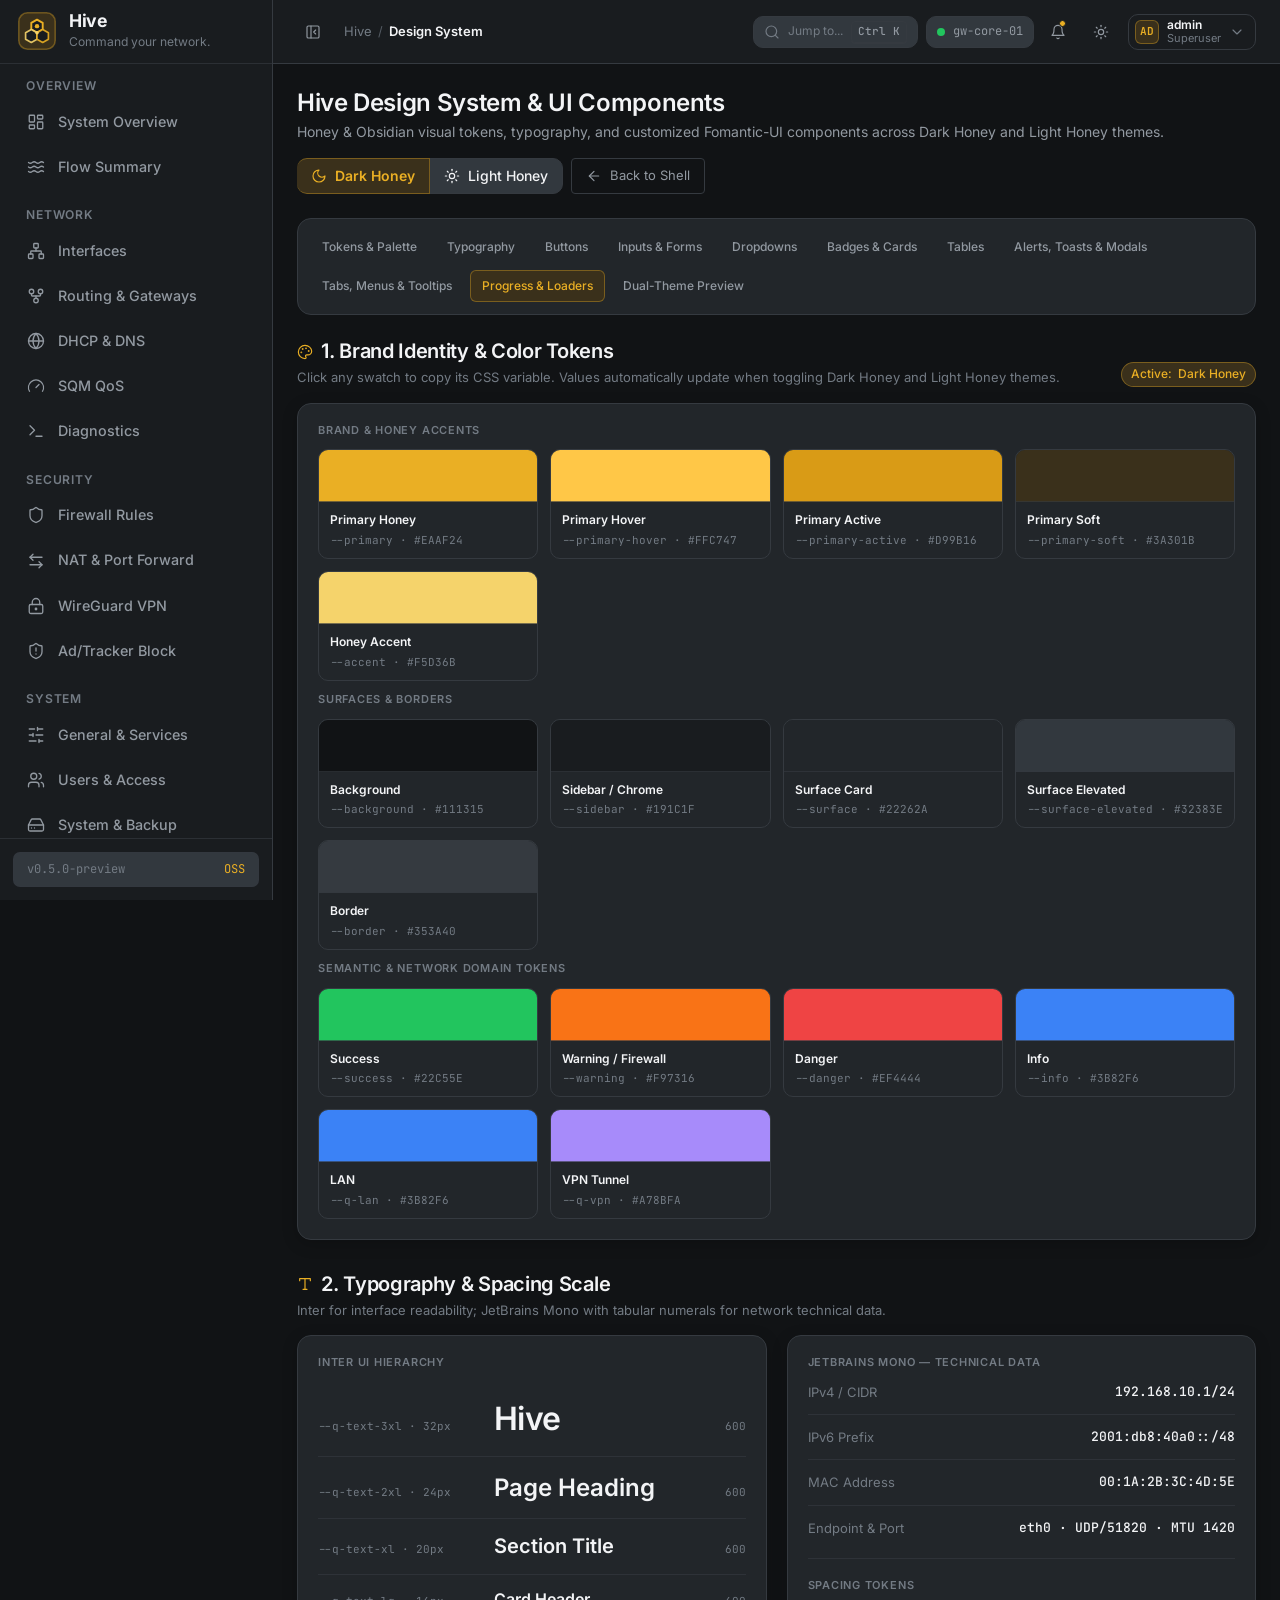
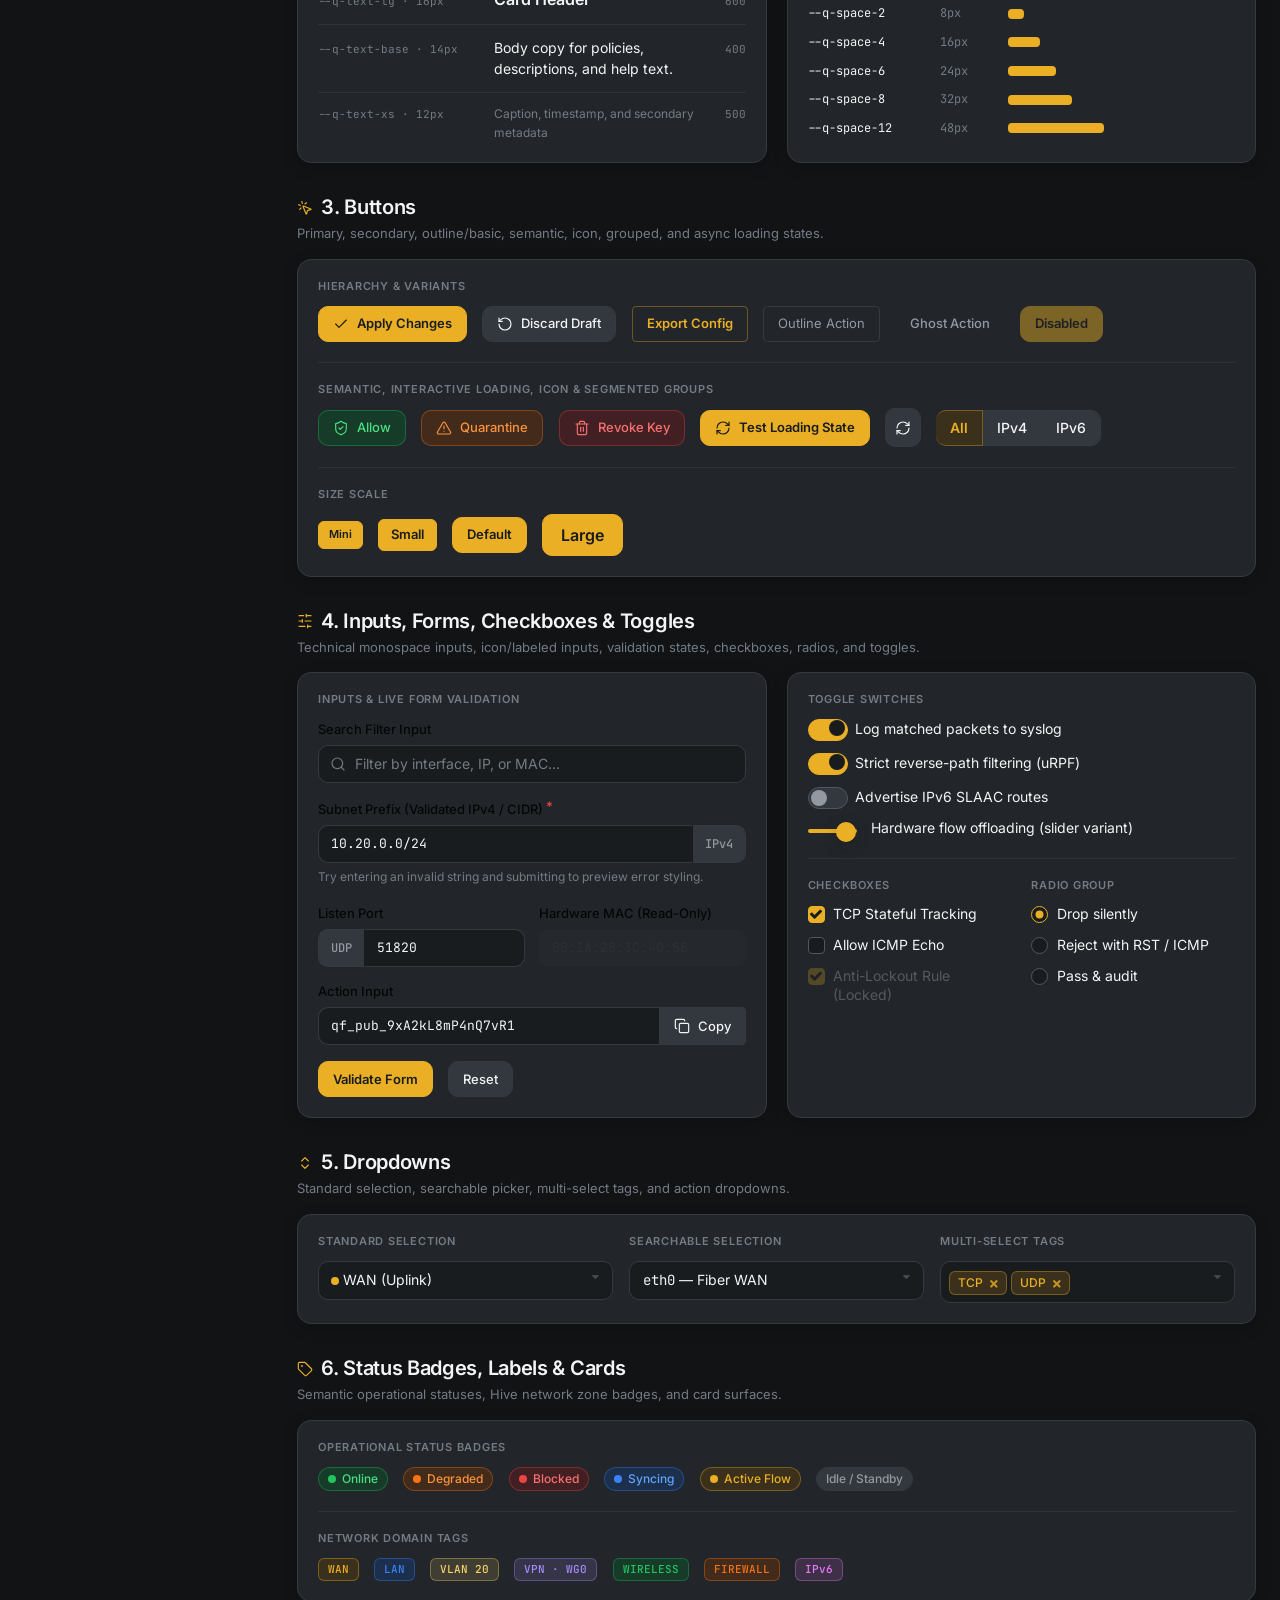
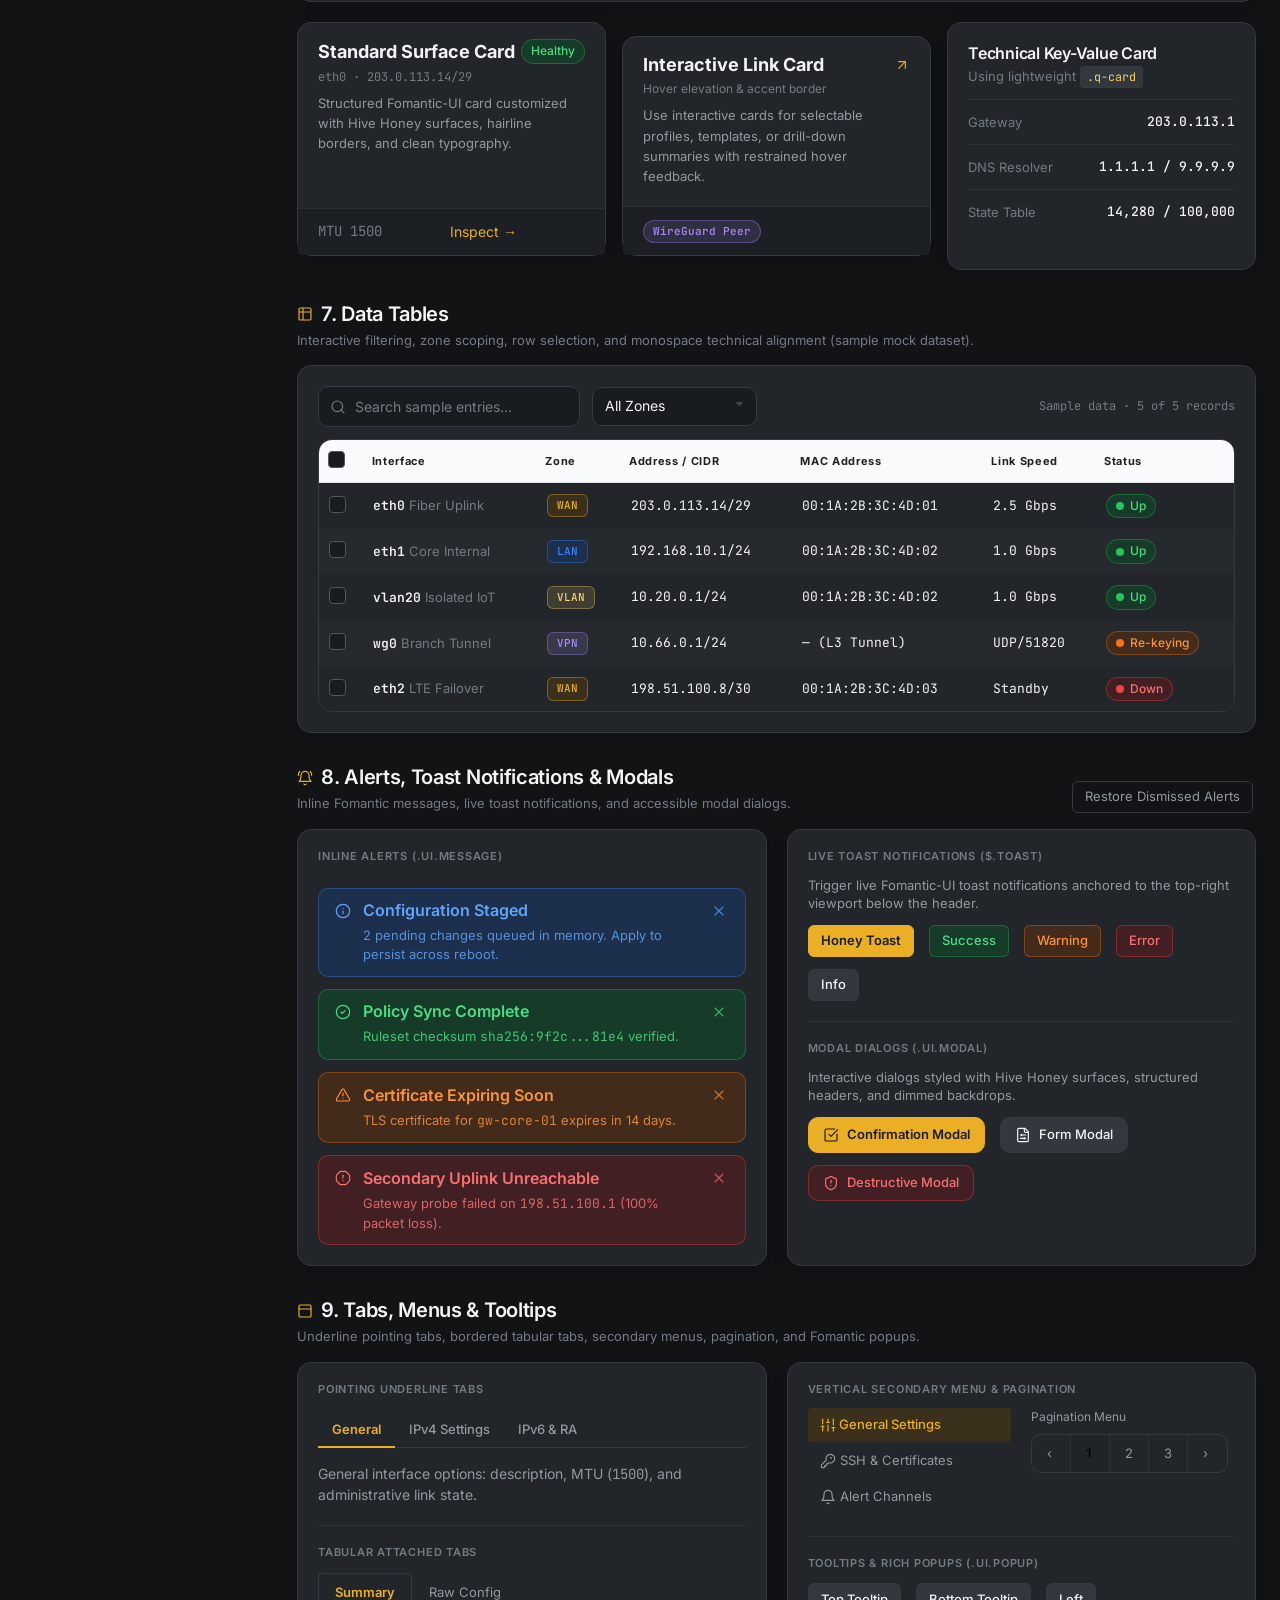
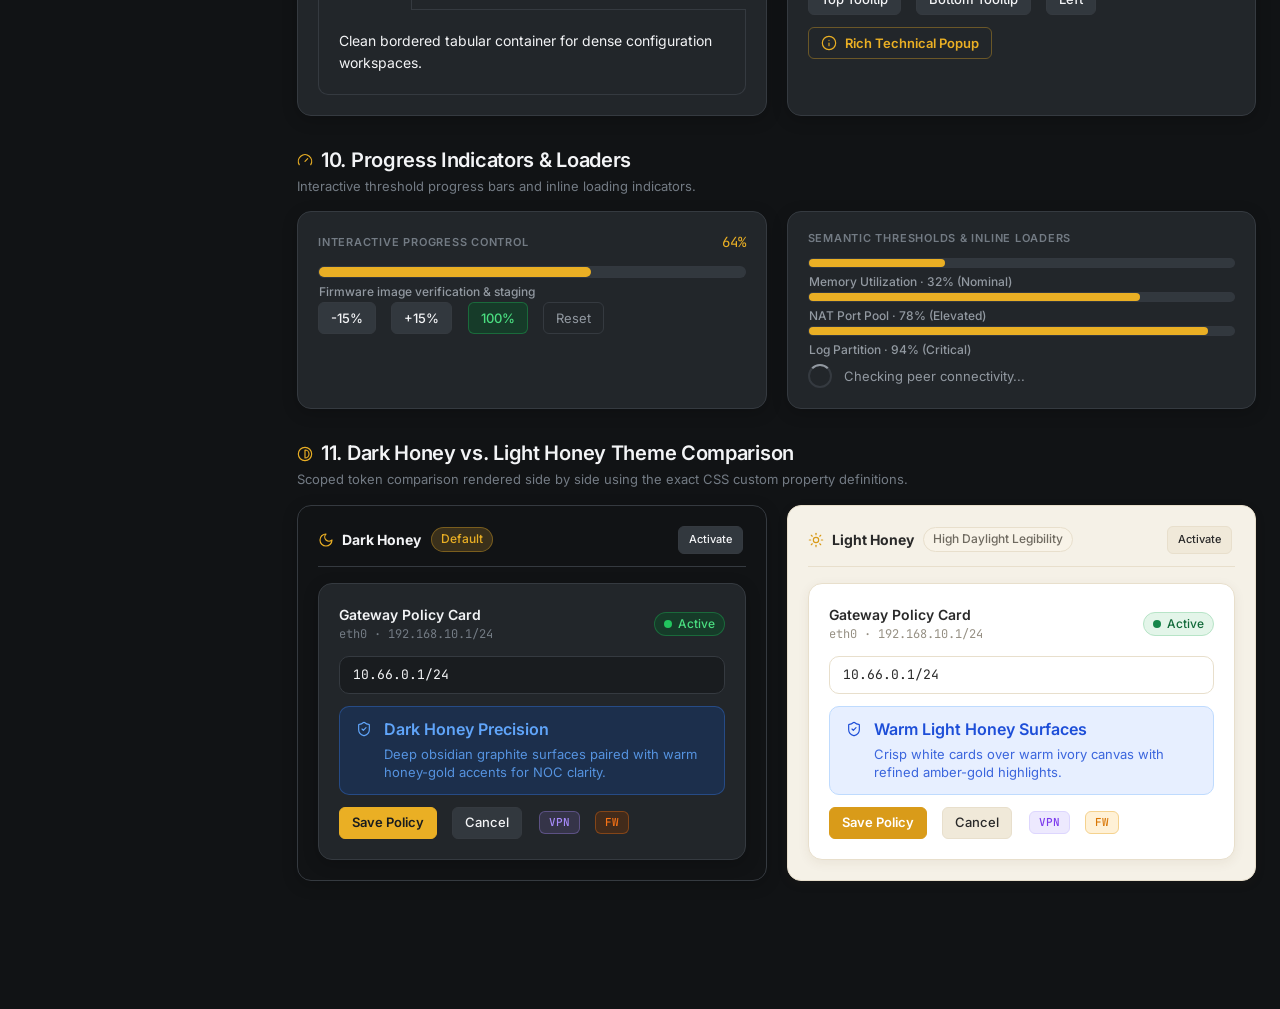
==== hive/design-system.html @ 3f1449a5 "feat(hive): add offline-bundled Hive web UI integrated with netbeed - Bundle jQuery, Fomantic-UI, Lu" ====
<!DOCTYPE html>
<html lang="en" data-theme="dark-honey">
<head>
  <meta charset="UTF-8">
  <meta name="viewport" content="width=device-width, initial-scale=1.0">
  <title>Design System &amp; UI Components — Hive</title>
  <meta name="description" content="Hive Dark Honey &amp; Light Honey design system tokens and customized Fomantic-UI component showcase.">
  <link rel="icon" type="image/svg+xml" href="assets/img/favicon.svg">

  <!-- Bundled Offline Fonts & Fomantic-UI CSS -->
  <link rel="stylesheet" href="assets/css/fonts.css">
  <link rel="stylesheet" href="assets/vendor/fomantic/semantic.min.css">

  <!-- Hive Design System & Showcase Styles -->
  <link rel="stylesheet" href="assets/css/tokens.css">
  <link rel="stylesheet" href="assets/css/base.css">
  <link rel="stylesheet" href="assets/css/fomantic-overrides.css">
  <link rel="stylesheet" href="assets/css/layout.css">
  <link rel="stylesheet" href="assets/css/components.css">
  <link rel="stylesheet" href="assets/css/showcase.css">

  <!-- Pre-paint theme & sidebar bootstrap -->
  <script src="assets/js/core/theme-boot.js"></script>
</head>
<body data-q-page="design-system">
  <a href="#main-content" class="q-skip-link">Skip to main content</a>

  <div class="q-app-shell">
    <!-- Mobile Drawer Backdrop -->
    <div class="q-sidebar-backdrop" id="q-sidebar-backdrop" aria-hidden="true"></div>

    <!-- Collapsible Application Sidebar -->
    <aside class="q-sidebar" id="q-sidebar" aria-label="Primary navigation">
      <div class="q-brand-area">
        <a href="index.html" class="q-brand-link" aria-label="Hive home">
          <span class="q-brand-mark" aria-hidden="true">
            <svg viewBox="0 0 36 36" fill="none" xmlns="http://www.w3.org/2000/svg">
              <rect x="0.75" y="0.75" width="34.5" height="34.5" rx="8.25" fill="var(--q-primary-soft)" stroke="var(--q-primary-border)" stroke-width="1.5"/>
              <polygon points="18,7.2 23.4,10.3 23.4,16.5 18,19.6 12.6,16.5 12.6,10.3" fill="var(--q-sidebar)" stroke="var(--q-primary)" stroke-width="1.8" stroke-linejoin="round"/>
              <polygon points="12.6,16.5 18,19.6 18,25.8 12.6,28.9 7.2,25.8 7.2,19.6" fill="var(--q-sidebar)" stroke="var(--q-accent)" stroke-width="1.6" stroke-linejoin="round" stroke-opacity="0.9"/>
              <polygon points="23.4,16.5 28.8,19.6 28.8,25.8 23.4,28.9 18,25.8 18,19.6" fill="var(--q-sidebar)" stroke="var(--q-primary)" stroke-width="1.6" stroke-linejoin="round" stroke-opacity="0.9"/>
              <circle cx="18" cy="13.4" r="2.1" fill="var(--q-primary)"/>
              <circle cx="18" cy="19.6" r="1.7" fill="var(--q-accent)"/>
            </svg>
          </span>
          <span class="q-brand-text">
            <span class="q-brand-name">Hive</span>
            <span class="q-brand-slogan">Command your network.</span>
          </span>
        </a>

        <button type="button" class="ui small icon button q-btn-ghost q-mobile-menu-btn" data-q-drawer-close aria-label="Close navigation menu">
          <i data-lucide="x" class="q-icon"></i>
        </button>
      </div>

      <nav class="q-sidebar-nav" id="q-sidebar-nav-groups" aria-label="Modules"></nav>

      <div class="q-sidebar-footer">
        <div class="q-sidebar-version">
          <span class="q-mono">v0.5.0-preview</span>
          <span class="q-text-accent q-mono">OSS</span>
        </div>
      </div>
    </aside>

    <!-- Main Column -->
    <div class="q-main-wrapper">
      <!-- Top Navigation Header -->
      <header class="q-topbar" role="banner">
        <div class="q-topbar-left">
          <button type="button" class="ui small icon button q-btn-ghost q-mobile-menu-btn" data-q-mobile-menu aria-controls="q-sidebar" aria-expanded="false" aria-label="Open navigation menu">
            <i data-lucide="menu" class="q-icon q-icon-md"></i>
          </button>

          <button type="button" class="ui small icon button q-btn-ghost q-sidebar-toggle-btn" data-q-sidebar-toggle aria-controls="q-sidebar" aria-expanded="true" aria-label="Toggle sidebar width" data-tooltip="Toggle sidebar ( [ )" data-position="bottom left">
            <i data-lucide="panel-left-close" class="q-icon q-icon-md q-icon-collapse"></i>
            <i data-lucide="panel-left-open" class="q-icon q-icon-md q-icon-expand"></i>
          </button>

          <nav class="q-breadcrumb" aria-label="Breadcrumb" data-q-breadcrumbs></nav>
        </div>

        <div class="q-topbar-right">
          <button type="button" class="q-topbar-cmd-btn" data-q-open-cmd aria-label="Open quick command palette (Ctrl+K)">
            <i data-lucide="search" class="q-icon q-icon-sm"></i>
            <span class="q-cmd-label">Jump to...</span>
            <kbd>Ctrl K</kbd>
          </button>

          <button type="button" class="q-host-chip" data-q-copy-host="gw-core-01" data-tooltip="Appliance host (click to copy)" data-position="bottom center" aria-label="Copy appliance hostname gw-core-01">
            <span class="q-status-dot is-success" aria-hidden="true"></span>
            <span>gw-core-01</span>
          </button>

          <div class="ui top right pointing dropdown q-header-dropdown q-notif-dropdown" data-q-manual-init>
            <button type="button" class="ui small icon button q-btn-ghost q-notif-btn" aria-label="System notifications">
              <i data-lucide="bell" class="q-icon q-icon-md"></i>
              <span class="q-notif-dot" aria-hidden="true"></span>
            </button>
            <div class="menu">
              <div class="q-notif-header">
                <span class="q-notif-header-title">Shell Notices</span>
                <button type="button" class="ui mini button q-btn-ghost" data-q-clear-notifs>Mark read</button>
              </div>
              <div class="q-notif-list">
                <div class="item q-notif-item">
                  <span class="q-status-dot is-primary" style="margin-top: 6px;"></span>
                  <div>
                    <div class="q-notif-item-title">Design System Preview</div>
                    <div class="q-notif-item-meta">Toggle Dark Honey &amp; Light Honey themes to audit tokens.</div>
                  </div>
                </div>
              </div>
            </div>
          </div>

          <button type="button" class="ui small icon button q-btn-ghost q-theme-toggle" data-q-theme-toggle aria-label="Switch to Light Honey theme" aria-pressed="false" data-tooltip="Switch theme (Alt+T)" data-position="bottom right">
            <i data-lucide="sun" class="q-icon q-icon-md q-theme-icon-light"></i>
            <i data-lucide="moon" class="q-icon q-icon-md q-theme-icon-dark"></i>
          </button>

          <div class="ui top right pointing dropdown q-profile-trigger q-header-dropdown" data-q-manual-init aria-label="Operator profile menu">
            <span class="q-avatar" aria-hidden="true">AD</span>
            <span class="q-profile-meta">
              <span class="q-profile-name">admin</span>
              <span class="q-profile-role">Superuser</span>
            </span>
            <i data-lucide="chevron-down" class="q-icon q-icon-sm q-text-muted"></i>
            <div class="menu">
              <div class="header">Operator Context</div>
              <div class="item" data-q-action="open-session">
                <i data-lucide="terminal" class="q-icon"></i>
                <span>Session Details</span>
              </div>
              <div class="item" data-q-action="open-shortcuts">
                <i data-lucide="keyboard" class="q-icon"></i>
                <span>Keyboard Shortcuts</span>
              </div>
              <div class="item" data-q-action="toggle-theme">
                <i data-lucide="contrast" class="q-icon"></i>
                <span>Switch Theme (<span data-q-theme-label>Dark Honey</span>)</span>
              </div>
              <div class="divider"></div>
              <a class="item" href="index.html#/overview/system">
                <i data-lucide="layout-dashboard" class="q-icon"></i>
                <span>Open Application (Overview)</span>
              </a>
              <a class="item" href="index.html#/foundation/shell">
                <i data-lucide="panel-left" class="q-icon"></i>
                <span>Application Shell Info</span>
              </a>
            </div>
          </div>
        </div>
      </header>

      <div class="q-mobile-breadcrumb">
        <nav class="q-breadcrumb" aria-label="Breadcrumb" data-q-breadcrumbs></nav>
      </div>

      <!-- Main Design System Showcase Content -->
      <main id="main-content" class="q-main-content" tabindex="-1">
        <!-- Page Title & Theme Controls -->
        <div class="q-page-header">
          <div>
            <h1 class="q-page-title">Hive Design System &amp; UI Components</h1>
            <p class="q-page-subtitle">Honey &amp; Obsidian visual tokens, typography, and customized Fomantic-UI components across Dark Honey and Light Honey themes.</p>
          </div>
          <div class="q-page-actions">
            <div class="ui buttons" role="group" aria-label="Theme selection">
              <button type="button" class="ui secondary button" data-q-set-theme="dark-honey">
                <i data-lucide="moon" class="q-icon q-icon-sm"></i>
                <span>Dark Honey</span>
              </button>
              <button type="button" class="ui secondary button" data-q-set-theme="light-honey">
                <i data-lucide="sun" class="q-icon q-icon-sm"></i>
                <span>Light Honey</span>
              </button>
            </div>
            <a href="index.html" class="ui basic button">
              <i data-lucide="arrow-left" class="q-icon q-icon-sm"></i>
              <span>Back to Shell</span>
            </a>
          </div>
        </div>

        <!-- Section Jump Bar -->
        <nav class="q-ds-nav" aria-label="Showcase sections">
          <a href="#tokens" class="q-ds-nav-link is-active">Tokens &amp; Palette</a>
          <a href="#typography" class="q-ds-nav-link">Typography</a>
          <a href="#buttons" class="q-ds-nav-link">Buttons</a>
          <a href="#inputs-forms" class="q-ds-nav-link">Inputs &amp; Forms</a>
          <a href="#dropdowns" class="q-ds-nav-link">Dropdowns</a>
          <a href="#badges-cards" class="q-ds-nav-link">Badges &amp; Cards</a>
          <a href="#tables" class="q-ds-nav-link">Tables</a>
          <a href="#alerts-modals" class="q-ds-nav-link">Alerts, Toasts &amp; Modals</a>
          <a href="#tabs-menus" class="q-ds-nav-link">Tabs, Menus &amp; Tooltips</a>
          <a href="#progress" class="q-ds-nav-link">Progress &amp; Loaders</a>
          <a href="#theme-comparison" class="q-ds-nav-link">Dual-Theme Preview</a>
        </nav>

        <!-- ================================================================
             1. Brand & Design Tokens
             ================================================================ -->
        <section id="tokens" class="q-ds-section">
          <div class="q-ds-section-head">
            <div>
              <h2 class="q-ds-section-title">
                <i data-lucide="palette" class="q-icon q-icon-md q-text-accent"></i>
                <span>1. Brand Identity &amp; Color Tokens</span>
              </h2>
              <p class="q-ds-section-desc">Click any swatch to copy its CSS variable. Values automatically update when toggling Dark Honey and Light Honey themes.</p>
            </div>
            <span class="ui primary label">Active: <span data-q-theme-label>Dark Honey</span></span>
          </div>

          <div class="q-card q-ds-stack">
            <div>
              <h3 class="q-ds-group-label">Brand &amp; Honey Accents</h3>
              <div class="q-swatch-grid">
                <button type="button" class="q-swatch" data-q-token="--primary">
                  <div class="q-swatch-color" style="background: var(--primary);"></div>
                  <div class="q-swatch-info">
                    <span class="q-swatch-name">Primary Honey</span>
                    <span class="q-swatch-token">--primary · <span data-q-token-value>#EAAF24</span></span>
                  </div>
                </button>
                <button type="button" class="q-swatch" data-q-token="--primary-hover">
                  <div class="q-swatch-color" style="background: var(--primary-hover);"></div>
                  <div class="q-swatch-info">
                    <span class="q-swatch-name">Primary Hover</span>
                    <span class="q-swatch-token">--primary-hover · <span data-q-token-value>#FFC747</span></span>
                  </div>
                </button>
                <button type="button" class="q-swatch" data-q-token="--primary-active">
                  <div class="q-swatch-color" style="background: var(--primary-active);"></div>
                  <div class="q-swatch-info">
                    <span class="q-swatch-name">Primary Active</span>
                    <span class="q-swatch-token">--primary-active · <span data-q-token-value>#D99B16</span></span>
                  </div>
                </button>
                <button type="button" class="q-swatch" data-q-token="--primary-soft">
                  <div class="q-swatch-color" style="background: var(--primary-soft);"></div>
                  <div class="q-swatch-info">
                    <span class="q-swatch-name">Primary Soft</span>
                    <span class="q-swatch-token">--primary-soft · <span data-q-token-value>#3A301B</span></span>
                  </div>
                </button>
                <button type="button" class="q-swatch" data-q-token="--accent">
                  <div class="q-swatch-color" style="background: var(--accent);"></div>
                  <div class="q-swatch-info">
                    <span class="q-swatch-name">Honey Accent</span>
                    <span class="q-swatch-token">--accent · <span data-q-token-value>#F5D36B</span></span>
                  </div>
                </button>
              </div>
            </div>

            <div>
              <h3 class="q-ds-group-label">Surfaces &amp; Borders</h3>
              <div class="q-swatch-grid">
                <button type="button" class="q-swatch" data-q-token="--background">
                  <div class="q-swatch-color" style="background: var(--background);"></div>
                  <div class="q-swatch-info">
                    <span class="q-swatch-name">Background</span>
                    <span class="q-swatch-token">--background · <span data-q-token-value>#111315</span></span>
                  </div>
                </button>
                <button type="button" class="q-swatch" data-q-token="--sidebar">
                  <div class="q-swatch-color" style="background: var(--sidebar);"></div>
                  <div class="q-swatch-info">
                    <span class="q-swatch-name">Sidebar / Chrome</span>
                    <span class="q-swatch-token">--sidebar · <span data-q-token-value>#191C1F</span></span>
                  </div>
                </button>
                <button type="button" class="q-swatch" data-q-token="--surface">
                  <div class="q-swatch-color" style="background: var(--surface);"></div>
                  <div class="q-swatch-info">
                    <span class="q-swatch-name">Surface Card</span>
                    <span class="q-swatch-token">--surface · <span data-q-token-value>#22262A</span></span>
                  </div>
                </button>
                <button type="button" class="q-swatch" data-q-token="--surface-elevated">
                  <div class="q-swatch-color" style="background: var(--surface-elevated);"></div>
                  <div class="q-swatch-info">
                    <span class="q-swatch-name">Surface Elevated</span>
                    <span class="q-swatch-token">--surface-elevated · <span data-q-token-value>#32383E</span></span>
                  </div>
                </button>
                <button type="button" class="q-swatch" data-q-token="--border">
                  <div class="q-swatch-color" style="background: var(--border);"></div>
                  <div class="q-swatch-info">
                    <span class="q-swatch-name">Border</span>
                    <span class="q-swatch-token">--border · <span data-q-token-value>#353A40</span></span>
                  </div>
                </button>
              </div>
            </div>

            <div>
              <h3 class="q-ds-group-label">Semantic &amp; Network Domain Tokens</h3>
              <div class="q-swatch-grid">
                <button type="button" class="q-swatch" data-q-token="--success">
                  <div class="q-swatch-color" style="background: var(--success);"></div>
                  <div class="q-swatch-info">
                    <span class="q-swatch-name">Success</span>
                    <span class="q-swatch-token">--success · <span data-q-token-value>#22C55E</span></span>
                  </div>
                </button>
                <button type="button" class="q-swatch" data-q-token="--warning">
                  <div class="q-swatch-color" style="background: var(--warning);"></div>
                  <div class="q-swatch-info">
                    <span class="q-swatch-name">Warning / Firewall</span>
                    <span class="q-swatch-token">--warning · <span data-q-token-value>#F97316</span></span>
                  </div>
                </button>
                <button type="button" class="q-swatch" data-q-token="--danger">
                  <div class="q-swatch-color" style="background: var(--danger);"></div>
                  <div class="q-swatch-info">
                    <span class="q-swatch-name">Danger</span>
                    <span class="q-swatch-token">--danger · <span data-q-token-value>#EF4444</span></span>
                  </div>
                </button>
                <button type="button" class="q-swatch" data-q-token="--info">
                  <div class="q-swatch-color" style="background: var(--info);"></div>
                  <div class="q-swatch-info">
                    <span class="q-swatch-name">Info</span>
                    <span class="q-swatch-token">--info · <span data-q-token-value>#3B82F6</span></span>
                  </div>
                </button>
                <button type="button" class="q-swatch" data-q-token="--q-lan">
                  <div class="q-swatch-color" style="background: var(--q-lan);"></div>
                  <div class="q-swatch-info">
                    <span class="q-swatch-name">LAN</span>
                    <span class="q-swatch-token">--q-lan · <span data-q-token-value>#3B82F6</span></span>
                  </div>
                </button>
                <button type="button" class="q-swatch" data-q-token="--q-vpn">
                  <div class="q-swatch-color" style="background: var(--q-vpn);"></div>
                  <div class="q-swatch-info">
                    <span class="q-swatch-name">VPN Tunnel</span>
                    <span class="q-swatch-token">--q-vpn · <span data-q-token-value>#A78BFA</span></span>
                  </div>
                </button>
              </div>
            </div>
          </div>
        </section>

        <!-- ================================================================
             2. Typography & Spacing Scale
             ================================================================ -->
        <section id="typography" class="q-ds-section">
          <div class="q-ds-section-head">
            <div>
              <h2 class="q-ds-section-title">
                <i data-lucide="type" class="q-icon q-icon-md q-text-accent"></i>
                <span>2. Typography &amp; Spacing Scale</span>
              </h2>
              <p class="q-ds-section-desc">Inter for interface readability; JetBrains Mono with tabular numerals for network technical data.</p>
            </div>
          </div>

          <div class="q-ds-grid-2">
            <div class="q-card">
              <h3 class="q-ds-group-label">Inter UI Hierarchy</h3>
              <div class="q-type-row">
                <span class="q-type-meta">--q-text-3xl · 32px</span>
                <span style="font-size: var(--q-text-3xl); font-weight: 600; letter-spacing: -0.02em;">Hive</span>
                <span class="q-type-meta">600</span>
              </div>
              <div class="q-type-row">
                <span class="q-type-meta">--q-text-2xl · 24px</span>
                <span style="font-size: var(--q-text-2xl); font-weight: 600;">Page Heading</span>
                <span class="q-type-meta">600</span>
              </div>
              <div class="q-type-row">
                <span class="q-type-meta">--q-text-xl · 20px</span>
                <span style="font-size: var(--q-text-xl); font-weight: 600;">Section Title</span>
                <span class="q-type-meta">600</span>
              </div>
              <div class="q-type-row">
                <span class="q-type-meta">--q-text-lg · 16px</span>
                <span style="font-size: var(--q-text-lg); font-weight: 600;">Card Header</span>
                <span class="q-type-meta">600</span>
              </div>
              <div class="q-type-row">
                <span class="q-type-meta">--q-text-base · 14px</span>
                <span style="font-size: var(--q-text-base);">Body copy for policies, descriptions, and help text.</span>
                <span class="q-type-meta">400</span>
              </div>
              <div class="q-type-row">
                <span class="q-type-meta">--q-text-xs · 12px</span>
                <span class="q-text-muted" style="font-size: var(--q-text-xs);">Caption, timestamp, and secondary metadata</span>
                <span class="q-type-meta">500</span>
              </div>
            </div>

            <div class="q-card q-ds-stack">
              <div>
                <h3 class="q-ds-group-label">JetBrains Mono — Technical Data</h3>
                <div class="q-kv-list">
                  <div class="q-kv-row">
                    <span class="q-kv-label">IPv4 / CIDR</span>
                    <span class="q-kv-value q-mono">192.168.10.1/24</span>
                  </div>
                  <div class="q-kv-row">
                    <span class="q-kv-label">IPv6 Prefix</span>
                    <span class="q-kv-value q-mono">2001:db8:40a0::/48</span>
                  </div>
                  <div class="q-kv-row">
                    <span class="q-kv-label">MAC Address</span>
                    <span class="q-kv-value q-mono">00:1A:2B:3C:4D:5E</span>
                  </div>
                  <div class="q-kv-row">
                    <span class="q-kv-label">Endpoint &amp; Port</span>
                    <span class="q-kv-value q-mono">eth0 · UDP/51820 · MTU 1420</span>
                  </div>
                </div>
              </div>

              <hr class="q-divider" style="margin: var(--q-space-2) 0;">

              <div>
                <h3 class="q-ds-group-label">Spacing Tokens</h3>
                <div class="q-space-list">
                  <div class="q-space-item"><span class="q-mono">--q-space-2</span><span class="q-mono q-text-muted">8px</span><div class="q-space-bar" style="width: 16px;"></div></div>
                  <div class="q-space-item"><span class="q-mono">--q-space-4</span><span class="q-mono q-text-muted">16px</span><div class="q-space-bar" style="width: 32px;"></div></div>
                  <div class="q-space-item"><span class="q-mono">--q-space-6</span><span class="q-mono q-text-muted">24px</span><div class="q-space-bar" style="width: 48px;"></div></div>
                  <div class="q-space-item"><span class="q-mono">--q-space-8</span><span class="q-mono q-text-muted">32px</span><div class="q-space-bar" style="width: 64px;"></div></div>
                  <div class="q-space-item"><span class="q-mono">--q-space-12</span><span class="q-mono q-text-muted">48px</span><div class="q-space-bar" style="width: 96px;"></div></div>
                </div>
              </div>
            </div>
          </div>
        </section>

        <!-- ================================================================
             3. Buttons
             ================================================================ -->
        <section id="buttons" class="q-ds-section">
          <div class="q-ds-section-head">
            <div>
              <h2 class="q-ds-section-title">
                <i data-lucide="mouse-pointer-click" class="q-icon q-icon-md q-text-accent"></i>
                <span>3. Buttons</span>
              </h2>
              <p class="q-ds-section-desc">Primary, secondary, outline/basic, semantic, icon, grouped, and async loading states.</p>
            </div>
          </div>

          <div class="q-card q-ds-stack">
            <div>
              <h3 class="q-ds-group-label">Hierarchy &amp; Variants</h3>
              <div class="q-ds-row">
                <button type="button" class="ui primary button">
                  <i data-lucide="check" class="q-icon q-icon-sm"></i>
                  <span>Apply Changes</span>
                </button>
                <button type="button" class="ui secondary button">
                  <i data-lucide="rotate-ccw" class="q-icon q-icon-sm"></i>
                  <span>Discard Draft</span>
                </button>
                <button type="button" class="ui basic primary button">Export Config</button>
                <button type="button" class="ui basic button">Outline Action</button>
                <button type="button" class="ui button q-btn-ghost">Ghost Action</button>
                <button type="button" class="ui primary button" disabled>Disabled</button>
              </div>
            </div>

            <hr class="q-divider" style="margin: var(--q-space-2) 0;">

            <div>
              <h3 class="q-ds-group-label">Semantic, Interactive Loading, Icon &amp; Segmented Groups</h3>
              <div class="q-ds-row">
                <button type="button" class="ui positive button">
                  <i data-lucide="shield-check" class="q-icon q-icon-sm"></i>
                  <span>Allow</span>
                </button>
                <button type="button" class="ui warning button">
                  <i data-lucide="triangle-alert" class="q-icon q-icon-sm"></i>
                  <span>Quarantine</span>
                </button>
                <button type="button" class="ui negative button">
                  <i data-lucide="trash-2" class="q-icon q-icon-sm"></i>
                  <span>Revoke Key</span>
                </button>
                <button type="button" class="ui primary button" id="q-demo-loading-btn">
                  <i data-lucide="refresh-cw" class="q-icon q-icon-sm"></i>
                  <span>Test Loading State</span>
                </button>
                <button type="button" class="ui icon button" aria-label="Refresh" data-tooltip="Reload table">
                  <i data-lucide="refresh-cw" class="q-icon"></i>
                </button>
                <div class="ui buttons" id="q-demo-btn-group" role="group" aria-label="Protocol filter">
                  <button type="button" class="ui button active">All</button>
                  <button type="button" class="ui button">IPv4</button>
                  <button type="button" class="ui button">IPv6</button>
                </div>
              </div>
            </div>

            <hr class="q-divider" style="margin: var(--q-space-2) 0;">

            <div>
              <h3 class="q-ds-group-label">Size Scale</h3>
              <div class="q-ds-row">
                <button type="button" class="ui mini primary button">Mini</button>
                <button type="button" class="ui small primary button">Small</button>
                <button type="button" class="ui primary button">Default</button>
                <button type="button" class="ui large primary button">Large</button>
              </div>
            </div>
          </div>
        </section>

        <!-- ================================================================
             4. Inputs, Forms, Checkboxes & Toggles
             ================================================================ -->
        <section id="inputs-forms" class="q-ds-section">
          <div class="q-ds-section-head">
            <div>
              <h2 class="q-ds-section-title">
                <i data-lucide="sliders-horizontal" class="q-icon q-icon-md q-text-accent"></i>
                <span>4. Inputs, Forms, Checkboxes &amp; Toggles</span>
              </h2>
              <p class="q-ds-section-desc">Technical monospace inputs, icon/labeled inputs, validation states, checkboxes, radios, and toggles.</p>
            </div>
          </div>

          <div class="q-ds-grid-2">
            <!-- Form & Input Showcase -->
            <div class="q-card">
              <h3 class="q-ds-group-label">Inputs &amp; Live Form Validation</h3>
              <form class="ui form" id="q-demo-form" novalidate>
                <div class="field">
                  <label for="q-demo-search">Search Filter Input</label>
                  <div class="ui fluid input q-input-icon">
                    <i data-lucide="search" class="q-icon"></i>
                    <input id="q-demo-search" type="search" placeholder="Filter by interface, IP, or MAC...">
                  </div>
                </div>

                <div class="field required" id="q-demo-cidr-field">
                  <label for="q-demo-cidr-input">Subnet Prefix (Validated IPv4 / CIDR)</label>
                  <div class="ui fluid right labeled input q-mono">
                    <input id="q-demo-cidr-input" type="text" class="q-mono" value="10.20.0.0/24" placeholder="192.168.10.0/24">
                    <div class="ui label q-mono">IPv4</div>
                  </div>
                  <span class="q-field-hint">Try entering an invalid string and submitting to preview error styling.</span>
                  <span class="q-field-error" id="q-demo-cidr-error" hidden>
                    <i data-lucide="circle-alert" class="q-icon q-icon-sm"></i>
                    <span>Invalid IPv4 address or CIDR prefix.</span>
                  </span>
                </div>

                <div class="two fields">
                  <div class="field">
                    <label for="q-demo-port">Listen Port</label>
                    <div class="ui fluid labeled input q-mono">
                      <div class="ui label q-mono">UDP</div>
                      <input id="q-demo-port" type="number" class="q-mono" value="51820">
                    </div>
                  </div>
                  <div class="field">
                    <label for="q-demo-disabled">Hardware MAC (Read-Only)</label>
                    <div class="ui fluid disabled input q-mono">
                      <input id="q-demo-disabled" type="text" class="q-mono" value="00:1A:2B:3C:4D:5E" disabled>
                    </div>
                  </div>
                </div>

                <div class="field">
                  <label for="q-demo-action">Action Input</label>
                  <div class="ui fluid action input q-mono">
                    <input id="q-demo-action" type="text" class="q-mono" value="qf_pub_9xA2kL8mP4nQ7vR1" readonly>
                    <button type="button" class="ui secondary button" data-q-copy="qf_pub_9xA2kL8mP4nQ7vR1" data-q-copy-label="Sample token">
                      <i data-lucide="copy" class="q-icon q-icon-sm"></i>
                      <span>Copy</span>
                    </button>
                  </div>
                </div>

                <div class="q-ds-row">
                  <button type="submit" class="ui primary button">Validate Form</button>
                  <button type="reset" class="ui secondary button" id="q-demo-form-reset">Reset</button>
                </div>
              </form>
            </div>

            <!-- Checkboxes, Radios & Toggles -->
            <div class="q-card q-ds-stack">
              <div>
                <h3 class="q-ds-group-label">Toggle Switches</h3>
                <div class="q-ds-stack">
                  <div class="ui toggle checkbox">
                    <input type="checkbox" name="opt_logging" id="opt_logging" checked>
                    <label for="opt_logging">Log matched packets to syslog</label>
                  </div>
                  <div class="ui toggle checkbox">
                    <input type="checkbox" name="opt_rpf" id="opt_rpf" checked>
                    <label for="opt_rpf">Strict reverse-path filtering (uRPF)</label>
                  </div>
                  <div class="ui toggle checkbox">
                    <input type="checkbox" name="opt_ra" id="opt_ra">
                    <label for="opt_ra">Advertise IPv6 SLAAC routes</label>
                  </div>
                  <div class="ui slider checkbox">
                    <input type="checkbox" name="opt_nat" id="opt_nat" checked>
                    <label for="opt_nat">Hardware flow offloading (slider variant)</label>
                  </div>
                </div>
              </div>

              <hr class="q-divider" style="margin: var(--q-space-2) 0;">

              <div class="q-ds-grid-2">
                <div>
                  <h3 class="q-ds-group-label">Checkboxes</h3>
                  <div class="q-ds-stack">
                    <div class="ui checkbox">
                      <input type="checkbox" id="chk_tcp" checked>
                      <label for="chk_tcp">TCP Stateful Tracking</label>
                    </div>
                    <div class="ui checkbox">
                      <input type="checkbox" id="chk_icmp">
                      <label for="chk_icmp">Allow ICMP Echo</label>
                    </div>
                    <div class="ui disabled checkbox">
                      <input type="checkbox" id="chk_lock" disabled checked>
                      <label for="chk_lock">Anti-Lockout Rule (Locked)</label>
                    </div>
                  </div>
                </div>

                <div>
                  <h3 class="q-ds-group-label">Radio Group</h3>
                  <div class="q-ds-stack">
                    <div class="ui radio checkbox">
                      <input type="radio" name="policy_default" id="rad_drop" checked>
                      <label for="rad_drop">Drop silently</label>
                    </div>
                    <div class="ui radio checkbox">
                      <input type="radio" name="policy_default" id="rad_reject">
                      <label for="rad_reject">Reject with RST / ICMP</label>
                    </div>
                    <div class="ui radio checkbox">
                      <input type="radio" name="policy_default" id="rad_pass">
                      <label for="rad_pass">Pass &amp; audit</label>
                    </div>
                  </div>
                </div>
              </div>
            </div>
          </div>
        </section>

        <!-- ================================================================
             5. Dropdowns
             ================================================================ -->
        <section id="dropdowns" class="q-ds-section">
          <div class="q-ds-section-head">
            <div>
              <h2 class="q-ds-section-title">
                <i data-lucide="chevrons-up-down" class="q-icon q-icon-md q-text-accent"></i>
                <span>5. Dropdowns</span>
              </h2>
              <p class="q-ds-section-desc">Standard selection, searchable picker, multi-select tags, and action dropdowns.</p>
            </div>
          </div>

          <div class="q-card">
            <div class="q-ds-grid-3">
              <div>
                <h3 class="q-ds-group-label">Standard Selection</h3>
                <div class="ui fluid selection dropdown">
                  <input type="hidden" name="zone" value="wan">
                  <i class="dropdown icon"></i>
                  <div class="default text">Select zone</div>
                  <div class="menu">
                    <div class="item" data-value="wan"><span class="q-status-dot is-primary"></span> WAN (Uplink)</div>
                    <div class="item" data-value="lan"><span class="q-status-dot is-info"></span> LAN (Trusted)</div>
                    <div class="item" data-value="dmz"><span class="q-status-dot is-warning"></span> DMZ (Isolated)</div>
                    <div class="item" data-value="vpn"><span class="q-status-dot is-success"></span> WireGuard VPN</div>
                  </div>
                </div>
              </div>

              <div>
                <h3 class="q-ds-group-label">Searchable Selection</h3>
                <div class="ui fluid search selection dropdown">
                  <input type="hidden" name="iface" value="eth0">
                  <i class="dropdown icon"></i>
                  <div class="default text">Search interface...</div>
                  <div class="menu">
                    <div class="item" data-value="eth0"><span class="q-mono">eth0</span> — Fiber WAN</div>
                    <div class="item" data-value="eth1"><span class="q-mono">eth1</span> — Core LAN</div>
                    <div class="item" data-value="vlan20"><span class="q-mono">vlan20</span> — IoT Segment</div>
                    <div class="item" data-value="wg0"><span class="q-mono">wg0</span> — Site-to-Site WG</div>
                    <div class="item" data-value="br0"><span class="q-mono">br0</span> — Management Bridge</div>
                  </div>
                </div>
              </div>

              <div>
                <h3 class="q-ds-group-label">Multi-Select Tags</h3>
                <div class="ui fluid multiple search selection dropdown">
                  <input type="hidden" name="protocols" value="tcp,udp">
                  <i class="dropdown icon"></i>
                  <div class="default text">Choose protocols</div>
                  <div class="menu">
                    <div class="item" data-value="tcp">TCP</div>
                    <div class="item" data-value="udp">UDP</div>
                    <div class="item" data-value="icmp">ICMP</div>
                    <div class="item" data-value="esp">ESP (IPsec)</div>
                    <div class="item" data-value="gre">GRE</div>
                  </div>
                </div>
              </div>
            </div>
          </div>
        </section>

        <!-- ================================================================
             6. Status Badges, Labels & Cards
             ================================================================ -->
        <section id="badges-cards" class="q-ds-section">
          <div class="q-ds-section-head">
            <div>
              <h2 class="q-ds-section-title">
                <i data-lucide="tag" class="q-icon q-icon-md q-text-accent"></i>
                <span>6. Status Badges, Labels &amp; Cards</span>
              </h2>
              <p class="q-ds-section-desc">Semantic operational statuses, Hive network zone badges, and card surfaces.</p>
            </div>
          </div>

          <div class="q-card q-ds-stack" style="margin-bottom: var(--q-space-5);">
            <div>
              <h3 class="q-ds-group-label">Operational Status Badges</h3>
              <div class="q-ds-row">
                <span class="ui label q-status-success"><span class="q-status-dot is-success"></span>Online</span>
                <span class="ui label q-status-warning"><span class="q-status-dot is-warning"></span>Degraded</span>
                <span class="ui label q-status-danger"><span class="q-status-dot is-danger"></span>Blocked</span>
                <span class="ui label q-status-info"><span class="q-status-dot is-info"></span>Syncing</span>
                <span class="ui primary label"><span class="q-status-dot is-primary"></span>Active Flow</span>
                <span class="ui label">Idle / Standby</span>
              </div>
            </div>

            <hr class="q-divider" style="margin: var(--q-space-2) 0;">

            <div>
              <h3 class="q-ds-group-label">Network Domain Tags</h3>
              <div class="q-ds-row">
                <span class="ui label q-net-wan q-badge-square q-mono">WAN</span>
                <span class="ui label q-net-lan q-badge-square q-mono">LAN</span>
                <span class="ui label q-net-vlan q-badge-square q-mono">VLAN 20</span>
                <span class="ui label q-net-vpn q-badge-square q-mono">VPN · WG0</span>
                <span class="ui label q-net-wireless q-badge-square q-mono">WIRELESS</span>
                <span class="ui label q-net-firewall q-badge-square q-mono">FIREWALL</span>
                <span class="ui label q-net-ipv6 q-badge-square q-mono">IPv6</span>
              </div>
            </div>
          </div>

          <div class="q-ds-grid-3">
            <div class="ui fluid card">
              <div class="content">
                <div class="header" style="display:flex;align-items:center;justify-content:space-between;">
                  <span>Standard Surface Card</span>
                  <span class="ui label q-status-success">Healthy</span>
                </div>
                <div class="meta q-mono">eth0 · 203.0.113.14/29</div>
                <div class="description">Structured Fomantic-UI card customized with Hive Honey surfaces, hairline borders, and clean typography.</div>
              </div>
              <div class="extra content" style="display:flex;align-items:center;justify-content:space-between;">
                <span class="q-mono">MTU 1500</span>
                <span class="q-text-accent">Inspect →</span>
              </div>
            </div>

            <a href="#badges-cards" class="ui fluid link card" id="q-demo-link-card">
              <div class="content">
                <div class="header" style="display:flex;align-items:center;justify-content:space-between;">
                  <span>Interactive Link Card</span>
                  <i data-lucide="arrow-up-right" class="q-icon q-text-accent"></i>
                </div>
                <div class="meta">Hover elevation &amp; accent border</div>
                <div class="description">Use interactive cards for selectable profiles, templates, or drill-down summaries with restrained hover feedback.</div>
              </div>
              <div class="extra content">
                <span class="ui label q-net-vpn q-mono">WireGuard Peer</span>
              </div>
            </a>

            <div class="q-card">
              <div class="q-card-header" style="margin-bottom: var(--q-space-3);">
                <div>
                  <h3 class="q-card-title">Technical Key-Value Card</h3>
                  <p class="q-card-subtitle">Using lightweight <code>.q-card</code></p>
                </div>
              </div>
              <div class="q-kv-list">
                <div class="q-kv-row">
                  <span class="q-kv-label">Gateway</span>
                  <span class="q-kv-value q-mono">203.0.113.1</span>
                </div>
                <div class="q-kv-row">
                  <span class="q-kv-label">DNS Resolver</span>
                  <span class="q-kv-value q-mono">1.1.1.1 / 9.9.9.9</span>
                </div>
                <div class="q-kv-row">
                  <span class="q-kv-label">State Table</span>
                  <span class="q-kv-value q-mono">14,280 / 100,000</span>
                </div>
              </div>
            </div>
          </div>
        </section>

        <!-- ================================================================
             7. Tables
             ================================================================ -->
        <section id="tables" class="q-ds-section">
          <div class="q-ds-section-head">
            <div>
              <h2 class="q-ds-section-title">
                <i data-lucide="table-2" class="q-icon q-icon-md q-text-accent"></i>
                <span>7. Data Tables</span>
              </h2>
              <p class="q-ds-section-desc">Interactive filtering, zone scoping, row selection, and monospace technical alignment (sample mock dataset).</p>
            </div>
          </div>

          <div class="q-card">
            <div class="q-table-toolbar">
              <div class="q-ds-row">
                <div class="ui input q-input-icon">
                  <i data-lucide="search" class="q-icon"></i>
                  <input type="search" id="q-table-search" placeholder="Search sample entries...">
                </div>
                <div class="ui selection dropdown" id="q-table-zone-filter" data-q-manual-init style="min-width: 165px;">
                  <input type="hidden" value="all">
                  <i class="dropdown icon"></i>
                  <div class="text">All Zones</div>
                  <div class="menu">
                    <div class="item" data-value="all">All Zones</div>
                    <div class="item" data-value="wan">WAN</div>
                    <div class="item" data-value="lan">LAN</div>
                    <div class="item" data-value="vlan">VLAN</div>
                    <div class="item" data-value="vpn">VPN</div>
                  </div>
                </div>
                <span class="ui primary label" id="q-table-selected-count" hidden>0 selected</span>
              </div>
              <span class="q-text-muted q-mono" id="q-table-record-count" style="font-size: var(--q-text-xs);">Sample data · 5 of 5 records</span>
            </div>

            <div class="q-table-wrap">
              <table class="ui selectable striped table" id="q-demo-table">
                <thead>
                  <tr>
                    <th style="width: 44px;">
                      <div class="ui fitted checkbox" id="q-table-check-all">
                        <input type="checkbox" aria-label="Select all rows">
                        <label></label>
                      </div>
                    </th>
                    <th>Interface</th>
                    <th>Zone</th>
                    <th>Address / CIDR</th>
                    <th>MAC Address</th>
                    <th>Link Speed</th>
                    <th>Status</th>
                  </tr>
                </thead>
                <tbody>
                  <tr data-zone="wan">
                    <td>
                      <div class="ui fitted checkbox q-row-check">
                        <input type="checkbox" aria-label="Select eth0">
                        <label></label>
                      </div>
                    </td>
                    <td><strong class="q-mono">eth0</strong> <span class="q-text-muted">Fiber Uplink</span></td>
                    <td><span class="ui label q-net-wan q-badge-square q-mono">WAN</span></td>
                    <td class="q-mono">203.0.113.14/29</td>
                    <td class="q-mono q-text-secondary">00:1A:2B:3C:4D:01</td>
                    <td class="q-mono">2.5 Gbps</td>
                    <td><span class="ui label q-status-success"><span class="q-status-dot is-success"></span>Up</span></td>
                  </tr>
                  <tr data-zone="lan">
                    <td>
                      <div class="ui fitted checkbox q-row-check">
                        <input type="checkbox" aria-label="Select eth1">
                        <label></label>
                      </div>
                    </td>
                    <td><strong class="q-mono">eth1</strong> <span class="q-text-muted">Core Internal</span></td>
                    <td><span class="ui label q-net-lan q-badge-square q-mono">LAN</span></td>
                    <td class="q-mono">192.168.10.1/24</td>
                    <td class="q-mono q-text-secondary">00:1A:2B:3C:4D:02</td>
                    <td class="q-mono">1.0 Gbps</td>
                    <td><span class="ui label q-status-success"><span class="q-status-dot is-success"></span>Up</span></td>
                  </tr>
                  <tr data-zone="vlan">
                    <td>
                      <div class="ui fitted checkbox q-row-check">
                        <input type="checkbox" aria-label="Select vlan20">
                        <label></label>
                      </div>
                    </td>
                    <td><strong class="q-mono">vlan20</strong> <span class="q-text-muted">Isolated IoT</span></td>
                    <td><span class="ui label q-net-vlan q-badge-square q-mono">VLAN</span></td>
                    <td class="q-mono">10.20.0.1/24</td>
                    <td class="q-mono q-text-secondary">00:1A:2B:3C:4D:02</td>
                    <td class="q-mono">1.0 Gbps</td>
                    <td><span class="ui label q-status-success"><span class="q-status-dot is-success"></span>Up</span></td>
                  </tr>
                  <tr data-zone="vpn">
                    <td>
                      <div class="ui fitted checkbox q-row-check">
                        <input type="checkbox" aria-label="Select wg0">
                        <label></label>
                      </div>
                    </td>
                    <td><strong class="q-mono">wg0</strong> <span class="q-text-muted">Branch Tunnel</span></td>
                    <td><span class="ui label q-net-vpn q-badge-square q-mono">VPN</span></td>
                    <td class="q-mono">10.66.0.1/24</td>
                    <td class="q-mono q-text-muted">— (L3 Tunnel)</td>
                    <td class="q-mono">UDP/51820</td>
                    <td><span class="ui label q-status-warning"><span class="q-status-dot is-warning"></span>Re-keying</span></td>
                  </tr>
                  <tr data-zone="wan">
                    <td>
                      <div class="ui fitted checkbox q-row-check">
                        <input type="checkbox" aria-label="Select eth2">
                        <label></label>
                      </div>
                    </td>
                    <td><strong class="q-mono">eth2</strong> <span class="q-text-muted">LTE Failover</span></td>
                    <td><span class="ui label q-net-wan q-badge-square q-mono">WAN</span></td>
                    <td class="q-mono">198.51.100.8/30</td>
                    <td class="q-mono q-text-secondary">00:1A:2B:3C:4D:03</td>
                    <td class="q-mono">Standby</td>
                    <td><span class="ui label q-status-danger"><span class="q-status-dot is-danger"></span>Down</span></td>
                  </tr>
                  <tr id="q-table-empty-row" style="display: none;">
                    <td colspan="7" style="text-align: center; padding: 28px; color: var(--q-text-muted);">
                      No sample records match the active filter criteria.
                    </td>
                  </tr>
                </tbody>
              </table>
            </div>
          </div>
        </section>

        <!-- ================================================================
             8. Alerts, Toasts & Modals
             ================================================================ -->
        <section id="alerts-modals" class="q-ds-section">
          <div class="q-ds-section-head">
            <div>
              <h2 class="q-ds-section-title">
                <i data-lucide="bell-ring" class="q-icon q-icon-md q-text-accent"></i>
                <span>8. Alerts, Toast Notifications &amp; Modals</span>
              </h2>
              <p class="q-ds-section-desc">Inline Fomantic messages, live toast notifications, and accessible modal dialogs.</p>
            </div>
            <button type="button" class="ui small basic button" id="q-restore-alerts-btn">Restore Dismissed Alerts</button>
          </div>

          <div class="q-ds-grid-2">
            <!-- Inline Alerts -->
            <div class="q-card q-ds-stack" id="q-demo-alerts">
              <h3 class="q-ds-group-label">Inline Alerts (.ui.message)</h3>

              <div class="ui info message">
                <i data-lucide="info" class="q-icon q-message-icon"></i>
                <div class="q-message-body">
                  <div class="header">Configuration Staged</div>
                  <p>2 pending changes queued in memory. Apply to persist across reboot.</p>
                </div>
                <button type="button" class="q-message-close" aria-label="Dismiss alert">
                  <i data-lucide="x" class="q-icon q-icon-sm"></i>
                </button>
              </div>

              <div class="ui positive message">
                <i data-lucide="circle-check" class="q-icon q-message-icon"></i>
                <div class="q-message-body">
                  <div class="header">Policy Sync Complete</div>
                  <p>Ruleset checksum <span class="q-mono">sha256:9f2c...81e4</span> verified.</p>
                </div>
                <button type="button" class="q-message-close" aria-label="Dismiss alert">
                  <i data-lucide="x" class="q-icon q-icon-sm"></i>
                </button>
              </div>

              <div class="ui warning message">
                <i data-lucide="triangle-alert" class="q-icon q-message-icon"></i>
                <div class="q-message-body">
                  <div class="header">Certificate Expiring Soon</div>
                  <p>TLS certificate for <span class="q-mono">gw-core-01</span> expires in 14 days.</p>
                </div>
                <button type="button" class="q-message-close" aria-label="Dismiss alert">
                  <i data-lucide="x" class="q-icon q-icon-sm"></i>
                </button>
              </div>

              <div class="ui negative message">
                <i data-lucide="octagon-alert" class="q-icon q-message-icon"></i>
                <div class="q-message-body">
                  <div class="header">Secondary Uplink Unreachable</div>
                  <p>Gateway probe failed on <span class="q-mono">198.51.100.1</span> (100% packet loss).</p>
                </div>
                <button type="button" class="q-message-close" aria-label="Dismiss alert">
                  <i data-lucide="x" class="q-icon q-icon-sm"></i>
                </button>
              </div>
            </div>

            <!-- Toasts & Modals Triggers -->
            <div class="q-card q-ds-stack">
              <div>
                <h3 class="q-ds-group-label">Live Toast Notifications ($.toast)</h3>
                <p style="font-size: var(--q-text-sm); margin-bottom: var(--q-space-3);">
                  Trigger live Fomantic-UI toast notifications anchored to the top-right viewport below the header.
                </p>
                <div class="q-ds-row">
                  <button type="button" class="ui primary small button" data-q-toast-demo="honey">Honey Toast</button>
                  <button type="button" class="ui positive small button" data-q-toast-demo="success">Success</button>
                  <button type="button" class="ui warning small button" data-q-toast-demo="warning">Warning</button>
                  <button type="button" class="ui negative small button" data-q-toast-demo="error">Error</button>
                  <button type="button" class="ui secondary small button" data-q-toast-demo="info">Info</button>
                </div>
              </div>

              <hr class="q-divider" style="margin: var(--q-space-2) 0;">

              <div>
                <h3 class="q-ds-group-label">Modal Dialogs (.ui.modal)</h3>
                <p style="font-size: var(--q-text-sm); margin-bottom: var(--q-space-3);">
                  Interactive dialogs styled with Hive Honey surfaces, structured headers, and dimmed backdrops.
                </p>
                <div class="q-ds-row">
                  <button type="button" class="ui primary button" id="q-open-confirm-modal">
                    <i data-lucide="check-square" class="q-icon q-icon-sm"></i>
                    <span>Confirmation Modal</span>
                  </button>
                  <button type="button" class="ui secondary button" id="q-open-form-modal">
                    <i data-lucide="file-sliders" class="q-icon q-icon-sm"></i>
                    <span>Form Modal</span>
                  </button>
                  <button type="button" class="ui negative button" id="q-open-danger-modal">
                    <i data-lucide="shield-alert" class="q-icon q-icon-sm"></i>
                    <span>Destructive Modal</span>
                  </button>
                </div>
              </div>
            </div>
          </div>
        </section>

        <!-- ================================================================
             9. Tabs, Menus & Tooltips
             ================================================================ -->
        <section id="tabs-menus" class="q-ds-section">
          <div class="q-ds-section-head">
            <div>
              <h2 class="q-ds-section-title">
                <i data-lucide="panel-top" class="q-icon q-icon-md q-text-accent"></i>
                <span>9. Tabs, Menus &amp; Tooltips</span>
              </h2>
              <p class="q-ds-section-desc">Underline pointing tabs, bordered tabular tabs, secondary menus, pagination, and Fomantic popups.</p>
            </div>
          </div>

          <div class="q-ds-grid-2">
            <!-- Tabs -->
            <div class="q-card q-ds-stack">
              <div id="q-tabs-pointing-ctx">
                <h3 class="q-ds-group-label">Pointing Underline Tabs</h3>
                <div class="ui secondary pointing menu" data-tab-context="#q-tabs-pointing-ctx">
                  <a class="item active" data-tab="tab-general">General</a>
                  <a class="item" data-tab="tab-ipv4">IPv4 Settings</a>
                  <a class="item" data-tab="tab-ipv6">IPv6 &amp; RA</a>
                </div>
                <div class="ui tab active q-tab-plain" data-tab="tab-general">
                  <p style="margin:0;">General interface options: description, MTU (<span class="q-mono">1500</span>), and administrative link state.</p>
                </div>
                <div class="ui tab q-tab-plain" data-tab="tab-ipv4">
                  <p style="margin:0;">Static IPv4 assignment <span class="q-mono">192.168.10.1/24</span> with optional upstream gateway tracking.</p>
                </div>
                <div class="ui tab q-tab-plain" data-tab="tab-ipv6">
                  <p style="margin:0;">Prefix delegation <span class="q-mono">2001:db8:40a0::/48</span> using SLAAC router advertisements.</p>
                </div>
              </div>

              <hr class="q-divider" style="margin: var(--q-space-2) 0;">

              <div id="q-tabs-tabular-ctx">
                <h3 class="q-ds-group-label">Tabular Attached Tabs</h3>
                <div class="ui top attached tabular menu" data-tab-context="#q-tabs-tabular-ctx">
                  <a class="item active" data-tab="t-summary">Summary</a>
                  <a class="item" data-tab="t-raw">Raw Config</a>
                </div>
                <div class="ui bottom attached tab segment active" data-tab="t-summary">
                  Clean bordered tabular container for dense configuration workspaces.
                </div>
                <div class="ui bottom attached tab segment" data-tab="t-raw">
                  <code style="display:block; padding: 10px;">interface eth1 { address 192.168.10.1/24; zone lan; }</code>
                </div>
              </div>
            </div>

            <!-- Menus & Tooltips -->
            <div class="q-card q-ds-stack">
              <div>
                <h3 class="q-ds-group-label">Vertical Secondary Menu &amp; Pagination</h3>
                <div class="q-ds-grid-2" style="align-items: start;">
                  <div class="ui secondary vertical fluid menu" id="q-demo-vertical-menu" style="margin:0;">
                    <a class="active item" href="#tabs-menus">
                      <i data-lucide="sliders-vertical" class="q-icon q-icon-sm"></i> General Settings
                    </a>
                    <a class="item" href="#tabs-menus">
                      <i data-lucide="key-round" class="q-icon q-icon-sm"></i> SSH &amp; Certificates
                    </a>
                    <a class="item" href="#tabs-menus">
                      <i data-lucide="bell" class="q-icon q-icon-sm"></i> Alert Channels
                    </a>
                  </div>

                  <div>
                    <p style="font-size: var(--q-text-xs); margin-bottom: var(--q-space-2);">Pagination Menu</p>
                    <div class="ui pagination menu" id="q-demo-pagination">
                      <a class="item" href="#tabs-menus" data-dir="prev" aria-label="Previous page">‹</a>
                      <a class="active item" href="#tabs-menus" data-page="1">1</a>
                      <a class="item" href="#tabs-menus" data-page="2">2</a>
                      <a class="item" href="#tabs-menus" data-page="3">3</a>
                      <a class="item" href="#tabs-menus" data-dir="next" aria-label="Next page">›</a>
                    </div>
                  </div>
                </div>
              </div>

              <hr class="q-divider" style="margin: var(--q-space-2) 0;">

              <div>
                <h3 class="q-ds-group-label">Tooltips &amp; Rich Popups (.ui.popup)</h3>
                <div class="q-ds-row">
                  <button type="button" class="ui secondary small button" data-q-popup data-content="Top-aligned tooltip for quick controls." data-position="top center">Top Tooltip</button>
                  <button type="button" class="ui secondary small button" data-q-popup data-content="Bottom-aligned tooltip with Hive Honey surface." data-position="bottom center">Bottom Tooltip</button>
                  <button type="button" class="ui secondary small button" data-q-popup data-content="Left placement." data-position="left center">Left</button>
                  <button type="button" class="ui basic primary small button" data-q-popup data-popup-target="#q-rich-popup" data-position="top right">
                    <i data-lucide="info" class="q-icon q-icon-sm"></i>
                    <span>Rich Technical Popup</span>
                  </button>
                </div>
                <div class="ui popup" id="q-rich-popup" style="min-width: 220px;">
                  <div class="header">State Table Threshold</div>
                  <div class="content">
                    Allocated: <span class="q-mono">14,280</span> entries<br>
                    Limit: <span class="q-mono">100,000</span> entries (<span class="q-mono">14.3%</span>)
                  </div>
                </div>
              </div>
            </div>
          </div>
        </section>

        <!-- ================================================================
             10. Progress Indicators & Loaders
             ================================================================ -->
        <section id="progress" class="q-ds-section">
          <div class="q-ds-section-head">
            <div>
              <h2 class="q-ds-section-title">
                <i data-lucide="gauge" class="q-icon q-icon-md q-text-accent"></i>
                <span>10. Progress Indicators &amp; Loaders</span>
              </h2>
              <p class="q-ds-section-desc">Interactive threshold progress bars and inline loading indicators.</p>
            </div>
          </div>

          <div class="q-ds-grid-2">
            <div class="q-card q-ds-stack">
              <div style="display:flex;align-items:center;justify-content:space-between;">
                <h3 class="q-ds-group-label" style="margin:0;">Interactive Progress Control</h3>
                <span class="q-mono q-text-accent" id="q-interactive-progress-val">64%</span>
              </div>

              <div class="ui progress" id="q-interactive-progress" data-percent="64">
                <div class="bar"></div>
                <div class="label">Firmware image verification &amp; staging</div>
              </div>

              <div class="q-ds-row">
                <button type="button" class="ui small secondary button" id="q-prog-dec">-15%</button>
                <button type="button" class="ui small secondary button" id="q-prog-inc">+15%</button>
                <button type="button" class="ui small positive button" id="q-prog-complete">100%</button>
                <button type="button" class="ui small basic button" id="q-prog-reset">Reset</button>
              </div>
            </div>

            <div class="q-card q-ds-stack">
              <h3 class="q-ds-group-label" style="margin:0;">Semantic Thresholds &amp; Inline Loaders</h3>

              <div class="ui small success progress" data-percent="32">
                <div class="bar"></div>
                <div class="label">Memory Utilization · 32% (Nominal)</div>
              </div>

              <div class="ui small warning progress" data-percent="78">
                <div class="bar"></div>
                <div class="label">NAT Port Pool · 78% (Elevated)</div>
              </div>

              <div class="ui small error progress" data-percent="94">
                <div class="bar"></div>
                <div class="label">Log Partition · 94% (Critical)</div>
              </div>

              <div class="q-ds-row" style="padding-top: 4px;">
                <div class="ui active small inline loader"></div>
                <span class="q-text-secondary" style="font-size: var(--q-text-sm);">Checking peer connectivity...</span>
              </div>
            </div>
          </div>
        </section>

        <!-- ================================================================
             11. Side-by-Side Dark Honey vs Light Honey Theme Preview
             ================================================================ -->
        <section id="theme-comparison" class="q-ds-section">
          <div class="q-ds-section-head">
            <div>
              <h2 class="q-ds-section-title">
                <i data-lucide="contrast" class="q-icon q-icon-md q-text-accent"></i>
                <span>11. Dark Honey vs. Light Honey Theme Comparison</span>
              </h2>
              <p class="q-ds-section-desc">Scoped token comparison rendered side by side using the exact CSS custom property definitions.</p>
            </div>
          </div>

          <div class="q-theme-compare">
            <!-- Scoped Dark Honey Frame -->
            <div class="q-theme-frame" data-theme="dark-honey">
              <div class="q-theme-frame-bar">
                <div style="display:flex;align-items:center;gap:8px;">
                  <i data-lucide="moon" class="q-icon q-text-accent"></i>
                  <strong>Dark Honey</strong>
                  <span class="ui primary label">Default</span>
                </div>
                <button type="button" class="ui mini secondary button" data-q-set-theme="dark-honey">Activate</button>
              </div>

              <div class="q-card q-ds-stack">
                <div style="display:flex;align-items:center;justify-content:space-between;gap:8px;">
                  <div>
                    <div style="font-weight:600;">Gateway Policy Card</div>
                    <div class="q-mono" style="font-size:12px;color:var(--q-text-muted);">eth0 · 192.168.10.1/24</div>
                  </div>
                  <span class="ui label q-status-success"><span class="q-status-dot is-success"></span>Active</span>
                </div>

                <div class="ui fluid input q-mono">
                  <input type="text" class="q-mono" value="10.66.0.1/24" aria-label="Dark Honey preview IP input">
                </div>

                <div class="ui info message">
                  <i data-lucide="shield-check" class="q-icon q-message-icon"></i>
                  <div class="q-message-body">
                    <div class="header">Dark Honey Precision</div>
                    <p>Deep obsidian graphite surfaces paired with warm honey-gold accents for NOC clarity.</p>
                  </div>
                </div>

                <div class="q-ds-row">
                  <button type="button" class="ui small primary button">Save Policy</button>
                  <button type="button" class="ui small secondary button">Cancel</button>
                  <span class="ui label q-net-vpn q-badge-square q-mono">VPN</span>
                  <span class="ui label q-net-firewall q-badge-square q-mono">FW</span>
                </div>
              </div>
            </div>

            <!-- Scoped Light Honey Frame -->
            <div class="q-theme-frame" data-theme="light-honey">
              <div class="q-theme-frame-bar">
                <div style="display:flex;align-items:center;gap:8px;">
                  <i data-lucide="sun" class="q-icon q-text-accent"></i>
                  <strong>Light Honey</strong>
                  <span class="ui label">High Daylight Legibility</span>
                </div>
                <button type="button" class="ui mini secondary button" data-q-set-theme="light-honey">Activate</button>
              </div>

              <div class="q-card q-ds-stack">
                <div style="display:flex;align-items:center;justify-content:space-between;gap:8px;">
                  <div>
                    <div style="font-weight:600;">Gateway Policy Card</div>
                    <div class="q-mono" style="font-size:12px;color:var(--q-text-muted);">eth0 · 192.168.10.1/24</div>
                  </div>
                  <span class="ui label q-status-success"><span class="q-status-dot is-success"></span>Active</span>
                </div>

                <div class="ui fluid input q-mono">
                  <input type="text" class="q-mono" value="10.66.0.1/24" aria-label="Light Honey preview IP input">
                </div>

                <div class="ui info message">
                  <i data-lucide="shield-check" class="q-icon q-message-icon"></i>
                  <div class="q-message-body">
                    <div class="header">Warm Light Honey Surfaces</div>
                    <p>Crisp white cards over warm ivory canvas with refined amber-gold highlights.</p>
                  </div>
                </div>

                <div class="q-ds-row">
                  <button type="button" class="ui small primary button">Save Policy</button>
                  <button type="button" class="ui small secondary button">Cancel</button>
                  <span class="ui label q-net-vpn q-badge-square q-mono">VPN</span>
                  <span class="ui label q-net-firewall q-badge-square q-mono">FW</span>
                </div>
              </div>
            </div>
          </div>
        </section>
      </main>
    </div>
  </div>

  <!-- Showcase Modals -->
  <div class="ui small modal" id="q-demo-confirm-modal" role="dialog" aria-labelledby="q-confirm-title">
    <div class="header">
      <span class="q-modal-header-title" id="q-confirm-title">
        <i data-lucide="circle-check" class="q-icon q-text-accent"></i>
        <span>Apply Configuration Revision</span>
      </span>
      <button type="button" class="ui mini icon button q-btn-ghost cancel" aria-label="Close">
        <i data-lucide="x" class="q-icon"></i>
      </button>
    </div>
    <div class="content">
      <p>Apply staged changes to <span class="q-mono">gw-core-01</span>? Active TCP sessions will remain uninterrupted.</p>
    </div>
    <div class="actions">
      <button type="button" class="ui secondary cancel button">Cancel</button>
      <button type="button" class="ui primary approve button">Apply Now</button>
    </div>
  </div>

  <div class="ui small modal" id="q-demo-form-modal" role="dialog" aria-labelledby="q-form-modal-title">
    <div class="header">
      <span class="q-modal-header-title" id="q-form-modal-title">
        <i data-lucide="file-sliders" class="q-icon q-text-accent"></i>
        <span>Create Network Alias (Preview)</span>
      </span>
      <button type="button" class="ui mini icon button q-btn-ghost cancel" aria-label="Close">
        <i data-lucide="x" class="q-icon"></i>
      </button>
    </div>
    <div class="content">
      <div class="ui form">
        <div class="field">
          <label for="q-modal-alias-name">Alias Name</label>
          <input id="q-modal-alias-name" type="text" class="q-mono" value="trusted_mgmt_nets">
        </div>
        <div class="field">
          <label for="q-modal-alias-cidrs">CIDR Entries</label>
          <textarea id="q-modal-alias-cidrs" rows="3" class="q-mono">192.168.10.0/24&#10;10.66.0.0/24</textarea>
        </div>
      </div>
    </div>
    <div class="actions">
      <button type="button" class="ui secondary cancel button">Cancel</button>
      <button type="button" class="ui primary approve button">Save Alias</button>
    </div>
  </div>

  <div class="ui small modal" id="q-demo-danger-modal" role="dialog" aria-labelledby="q-danger-modal-title">
    <div class="header">
      <span class="q-modal-header-title" id="q-danger-modal-title">
        <i data-lucide="shield-alert" class="q-icon q-text-danger"></i>
        <span>Flush Connection State Table</span>
      </span>
      <button type="button" class="ui mini icon button q-btn-ghost cancel" aria-label="Close">
        <i data-lucide="x" class="q-icon"></i>
      </button>
    </div>
    <div class="content">
      <div class="ui negative message" style="margin-bottom: var(--q-space-3);">
        <i data-lucide="triangle-alert" class="q-icon q-message-icon"></i>
        <div class="q-message-body">
          <div class="header">Disruptive Action</div>
          <p>Flushing states will drop all active TCP/UDP sessions immediately, including management sessions.</p>
        </div>
      </div>
      <p style="margin:0;">This is a UI preview dialog — no real network action will be executed.</p>
    </div>
    <div class="actions">
      <button type="button" class="ui secondary cancel button">Keep States</button>
      <button type="button" class="ui negative approve button">Flush State Table</button>
    </div>
  </div>

  <!-- Shared Modal: Quick Command Palette (Ctrl+K) -->
  <div class="ui small modal" id="q-cmd-modal" role="dialog" aria-labelledby="q-cmd-title">
    <div class="header">
      <span class="q-modal-header-title" id="q-cmd-title">
        <i data-lucide="search" class="q-icon q-text-accent"></i>
        <span>Quick Jump &amp; Actions</span>
      </span>
      <button type="button" class="ui mini icon button q-btn-ghost cancel" aria-label="Close">
        <i data-lucide="x" class="q-icon"></i>
      </button>
    </div>
    <div class="content">
      <div class="ui fluid input q-input-icon">
        <i data-lucide="search" class="q-icon"></i>
        <input type="search" id="q-cmd-input" placeholder="Search routes or actions..." autocomplete="off">
      </div>
      <div class="q-cmd-list" id="q-cmd-list" role="listbox" aria-label="Search results"></div>
    </div>
    <div class="actions" style="justify-content:space-between;">
      <span class="q-text-muted" style="font-size:12px;"><kbd>↑</kbd> <kbd>↓</kbd> navigate · <kbd>Enter</kbd> select · <kbd>Esc</kbd> close</span>
      <button type="button" class="ui secondary cancel button">Close</button>
    </div>
  </div>

  <!-- Shared Shell Modals (Shortcuts & Session) -->
  <div class="ui small modal" id="q-shortcuts-modal" role="dialog" aria-labelledby="q-shortcuts-title">
    <div class="header">
      <span class="q-modal-header-title" id="q-shortcuts-title">
        <i data-lucide="keyboard" class="q-icon q-text-accent"></i>
        <span>Keyboard Shortcuts</span>
      </span>
      <button type="button" class="ui mini icon button q-btn-ghost cancel" aria-label="Close">
        <i data-lucide="x" class="q-icon"></i>
      </button>
    </div>
    <div class="content">
      <div class="q-kv-list">
        <div class="q-kv-row">
          <span class="q-kv-label">Open Quick Command Palette</span>
          <span class="q-kv-value"><kbd>Ctrl</kbd> + <kbd>K</kbd></span>
        </div>
        <div class="q-kv-row">
          <span class="q-kv-label">Collapse / Expand Sidebar (Desktop)</span>
          <span class="q-kv-value"><kbd>[</kbd></span>
        </div>
        <div class="q-kv-row">
          <span class="q-kv-label">Toggle Dark Honey / Light Honey Theme</span>
          <span class="q-kv-value"><kbd>Alt</kbd> + <kbd>T</kbd></span>
        </div>
        <div class="q-kv-row">
          <span class="q-kv-label">Close Mobile Drawer or Active Modal</span>
          <span class="q-kv-value"><kbd>Esc</kbd></span>
        </div>
      </div>
    </div>
    <div class="actions">
      <button type="button" class="ui primary approve button">Done</button>
    </div>
  </div>

  <div class="ui small modal" id="q-session-modal" role="dialog" aria-labelledby="q-session-title">
    <div class="header">
      <span class="q-modal-header-title" id="q-session-title">
        <i data-lucide="terminal" class="q-icon q-text-accent"></i>
        <span>Appliance Session Context</span>
      </span>
      <button type="button" class="ui mini icon button q-btn-ghost cancel" aria-label="Close">
        <i data-lucide="x" class="q-icon"></i>
      </button>
    </div>
    <div class="content">
      <div class="q-kv-list">
        <div class="q-kv-row">
          <span class="q-kv-label">Operator</span>
          <span class="q-kv-value q-mono">admin (Superuser)</span>
        </div>
        <div class="q-kv-row">
          <span class="q-kv-label">Host Identifier</span>
          <span class="q-kv-value q-mono">gw-core-01.lan.hive.local</span>
        </div>
        <div class="q-kv-row">
          <span class="q-kv-label">Management Endpoint</span>
          <span class="q-kv-value q-mono">192.168.10.1:443</span>
        </div>
        <div class="q-kv-row">
          <span class="q-kv-label">Connection Mode</span>
          <span class="q-kv-value"><span class="ui label q-status-warning">Frontend Preview Only</span></span>
        </div>
      </div>
    </div>
    <div class="actions">
      <button type="button" class="ui secondary cancel button">Close</button>
    </div>
  </div>

  <!-- Scripts: Bundled Offline jQuery -> Fomantic-UI -> Lucide -->
  <script src="assets/vendor/jquery.min.js"></script>
  <script src="assets/vendor/fomantic/semantic.min.js"></script>
  <script src="assets/vendor/lucide.min.js"></script>

  <script src="assets/js/core/config.js"></script>
  <script src="assets/js/core/theme.js"></script>
  <script src="assets/js/core/icons.js"></script>
  <script src="assets/js/core/ui.js"></script>
  <script src="assets/js/layout/shell.js"></script>
  <script src="assets/js/pages/design-system.js"></script>
</body>
</html>
---- hive/assets/css/fonts.css ----
/* ==========================================================================
   Hive — Bundled Offline Fonts (Inter & JetBrains Mono Variable WOFF2)
   Guarantees zero external network requests during offline first-boot setup.
   ========================================================================== */

@font-face {
  font-family: "Inter";
  font-style: normal;
  font-weight: 400 700;
  font-display: swap;
  src: url("../vendor/fonts/inter-latin-ext.woff2") format("woff2");
  unicode-range: U+0100-02BA, U+02BD-02C5, U+02C7-02CC, U+02CE-02D7, U+02DD-02FF, U+0304, U+0308, U+0329, U+1D00-1DBF, U+1E00-1E9F, U+1EF2-1EFF, U+2020, U+20A0-20AB, U+20AD-20C0, U+2113, U+2C60-2C7F, U+A720-A7FF;
}

@font-face {
  font-family: "Inter";
  font-style: normal;
  font-weight: 400 700;
  font-display: swap;
  src: url("../vendor/fonts/inter-latin.woff2") format("woff2");
  unicode-range: U+0000-00FF, U+0131, U+0152-0153, U+02BB-02BC, U+02C6, U+02DA, U+02DC, U+0304, U+0308, U+0329, U+2000-206F, U+20AC, U+2122, U+2191, U+2193, U+2212, U+2215, U+FEFF, U+FFFD;
}

@font-face {
  font-family: "JetBrains Mono";
  font-style: normal;
  font-weight: 400 600;
  font-display: swap;
  src: url("../vendor/fonts/jetbrains-mono-latin-ext.woff2") format("woff2");
  unicode-range: U+0100-02BA, U+02BD-02C5, U+02C7-02CC, U+02CE-02D7, U+02DD-02FF, U+0304, U+0308, U+0329, U+1D00-1DBF, U+1E00-1E9F, U+1EF2-1EFF, U+2020, U+20A0-20AB, U+20AD-20C0, U+2113, U+2C60-2C7F, U+A720-A7FF;
}

@font-face {
  font-family: "JetBrains Mono";
  font-style: normal;
  font-weight: 400 600;
  font-display: swap;
  src: url("../vendor/fonts/jetbrains-mono-latin.woff2") format("woff2");
  unicode-range: U+0000-00FF, U+0131, U+0152-0153, U+02BB-02BC, U+02C6, U+02DA, U+02DC, U+0304, U+0308, U+0329, U+2000-206F, U+20AC, U+2122, U+2191, U+2193, U+2212, U+2215, U+FEFF, U+FFFD;
}
---- hive/assets/css/tokens.css ----
/* ==========================================================================
   Hive Design System — Design Tokens
   Brand Direction: Honey & Obsidian (Dark Honey default + Light Honey theme)
   ========================================================================== */

/* DARK HONEY THEME */

:root,
[data-theme="dark-honey"] {
  color-scheme: dark;

  /* Brand */
  --primary: #EAAF24;
  --primary-hover: #FFC747;
  --primary-active: #D99B16;
  --primary-soft: #3A301B;
  --accent: #F5D36B;

  /* Backgrounds */
  --background: #111315;
  --sidebar: #191C1F;
  --surface: #22262A;
  --surface-hover: #2B3035;
  --surface-elevated: #32383E;
  --input-background: #191C1F;

  /* Typography */
  --text-primary: #F3F4F6;
  --text-secondary: #9299A1;
  --text-muted: #737B84;
  --text-inverse: #191C1F;

  /* Borders */
  --border: #353A40;
  --border-hover: #50575F;
  --border-active: #EAAF24;

  /* Status */
  --success: #22C55E;
  --success-soft: #163B29;
  --danger: #EF4444;
  --danger-soft: #421F22;
  --warning: #F97316;
  --warning-soft: #422B1B;
  --info: #3B82F6;
  --info-soft: #1C2F4C;

  /* Components */
  --button-primary-bg: #EAAF24;
  --button-primary-text: #191C1F;
  --button-secondary-bg: #32383E;
  --button-secondary-text: #F3F4F6;

  /* Effects */
  --card-shadow: 0 4px 16px rgba(0, 0, 0, 0.20);
  --focus-ring: 0 0 0 3px rgba(234, 175, 36, 0.25);

  /* ---- Hive Component Token Bridge (Dark Honey) ---- */
  --q-primary: var(--primary);
  --q-primary-hover: var(--primary-hover);
  --q-primary-active: var(--primary-active);
  --q-primary-soft: var(--primary-soft);
  --q-primary-border: rgba(234, 175, 36, 0.36);
  --q-primary-text: var(--primary);
  --q-on-primary: var(--button-primary-text);
  --q-accent: var(--accent);
  --q-code-text: var(--accent);

  --q-btn-primary-bg: var(--button-primary-bg);
  --q-btn-primary-text: var(--button-primary-text);
  --q-btn-secondary-bg: var(--button-secondary-bg);
  --q-btn-secondary-text: var(--button-secondary-text);

  /* Surfaces */
  --q-bg: var(--background);
  --q-sidebar: var(--sidebar);
  --q-surface: var(--surface);
  --q-elevated: var(--surface-elevated);
  --q-surface-hover: var(--surface-hover);
  --q-input-bg: var(--input-background);
  --q-table-header: #1C2024;
  --q-table-stripe: rgba(255, 255, 255, 0.02);
  --q-overlay: rgba(11, 13, 15, 0.76);

  /* Borders */
  --q-border: var(--border);
  --q-border-strong: var(--border-hover);
  --q-border-active: var(--border-active);
  --q-border-subtle: rgba(53, 58, 64, 0.65);

  /* Text */
  --q-text: var(--text-primary);
  --q-text-secondary: var(--text-secondary);
  --q-text-muted: var(--text-muted);
  --q-text-disabled: #545B63;
  --q-text-inverse: var(--text-inverse);

  /* Semantic Status */
  --q-success: var(--success);
  --q-success-soft: var(--success-soft);
  --q-success-border: rgba(34, 197, 94, 0.34);
  --q-success-text: #4ADE80;
  --q-on-success: #111315;

  --q-warning: var(--warning);
  --q-warning-soft: var(--warning-soft);
  --q-warning-border: rgba(249, 115, 22, 0.36);
  --q-warning-text: #FB923C;
  --q-on-warning: #111315;

  --q-danger: var(--danger);
  --q-danger-soft: var(--danger-soft);
  --q-danger-border: rgba(239, 68, 68, 0.36);
  --q-danger-text: #F87171;
  --q-on-danger: #FFFFFF;
  --q-danger-focus-ring: 0 0 0 3px rgba(239, 68, 68, 0.24);

  --q-info: var(--info);
  --q-info-soft: var(--info-soft);
  --q-info-border: rgba(59, 130, 246, 0.34);
  --q-info-text: #60A5FA;

  /* Network Domain Categories */
  --q-wan: var(--primary);
  --q-wan-soft: var(--primary-soft);
  --q-wan-border: rgba(234, 175, 36, 0.38);
  --q-lan: var(--info);
  --q-lan-soft: var(--info-soft);
  --q-lan-border: rgba(59, 130, 246, 0.36);
  --q-vlan: var(--accent);
  --q-vlan-soft: rgba(245, 211, 107, 0.14);
  --q-vlan-border: rgba(245, 211, 107, 0.34);
  --q-vpn: #A78BFA;
  --q-vpn-soft: rgba(167, 139, 250, 0.14);
  --q-vpn-border: rgba(167, 139, 250, 0.34);
  --q-wireless: var(--success);
  --q-wireless-soft: var(--success-soft);
  --q-wireless-border: rgba(34, 197, 94, 0.34);
  --q-firewall: var(--warning);
  --q-firewall-soft: var(--warning-soft);
  --q-firewall-border: rgba(249, 115, 22, 0.36);
  --q-ipv6: #E879F9;
  --q-ipv6-soft: rgba(232, 121, 249, 0.14);
  --q-ipv6-border: rgba(232, 121, 249, 0.34);

  /* Typography */
  --q-font-sans: "Inter", -apple-system, BlinkMacSystemFont, "Segoe UI", Roboto, sans-serif;
  --q-font-mono: "JetBrains Mono", ui-monospace, SFMono-Regular, Menlo, Monaco, Consolas, monospace;

  /* Type Scale */
  --q-text-xs: 12px;
  --q-text-sm: 13px;
  --q-text-base: 14px;
  --q-text-lg: 16px;
  --q-text-xl: 20px;
  --q-text-2xl: 24px;
  --q-text-3xl: 32px;

  /* Line Heights */
  --q-leading-tight: 1.25;
  --q-leading-snug: 1.4;
  --q-leading-normal: 1.55;

  /* Font Weights */
  --q-weight-regular: 400;
  --q-weight-medium: 500;
  --q-weight-semibold: 600;
  --q-weight-bold: 700;

  /* Spacing Scale */
  --q-space-1: 4px;
  --q-space-2: 8px;
  --q-space-3: 12px;
  --q-space-4: 16px;
  --q-space-5: 20px;
  --q-space-6: 24px;
  --q-space-8: 32px;
  --q-space-10: 40px;
  --q-space-12: 48px;

  /* Border Radius */
  --q-radius-xs: 4px;
  --q-radius-sm: 6px;
  --q-radius-md: 10px;
  --q-radius-lg: 14px;
  --q-radius-xl: 20px;
  --q-radius-full: 999px;

  /* Layout Dimensions */
  --q-sidebar-width: 273px;
  --q-sidebar-collapsed-width: 75px;
  --q-header-height: 64px;
  --q-content-padding: 24px;
  --q-content-max-width: 1400px;

  /* Elevation & Shadows */
  --q-shadow-sm: var(--card-shadow);
  --q-shadow-md: 0 6px 20px rgba(0, 0, 0, 0.30);
  --q-shadow-lg: 0 12px 32px rgba(0, 0, 0, 0.44);
  --q-focus-ring: var(--focus-ring);

  /* Motion */
  --q-ease-out: cubic-bezier(0.22, 1, 0.36, 1);
  --q-transition-fast: 120ms ease;
  --q-transition-normal: 200ms cubic-bezier(0.22, 1, 0.36, 1);

  /* Z-Index Layers */
  --q-z-sticky: 20;
  --q-z-header: 30;
  --q-z-sidebar: 40;
  --q-z-backdrop: 45;
  --q-z-dropdown: 60;
  --q-z-tooltip: 70;
  --q-z-modal: 1000;
  --q-z-toast: 1100;
}

/* LIGHT HONEY THEME */

[data-theme="light-honey"] {
  color-scheme: light;

  /* Brand */
  --primary: #D99B19;
  --primary-hover: #C58A12;
  --primary-active: #AC7510;
  --primary-soft: #FFF0C9;
  --accent: #F4C95D;

  /* Backgrounds */
  --background: #F5F1E7;
  --sidebar: #FFFCF5;
  --surface: #FFFFFF;
  --surface-hover: #F8F3E8;
  --surface-elevated: #FFFFFF;
  --input-background: #FFFFFF;

  /* Typography */
  --text-primary: #292929;
  --text-secondary: #6F6A60;
  --text-muted: #969084;
  --text-inverse: #FFFFFF;

  /* Borders */
  --border: #E8DFCC;
  --border-hover: #D7C8A9;
  --border-active: #D99B19;

  /* Status */
  --success: #16864A;
  --success-soft: #E3F5E9;
  --danger: #DC3636;
  --danger-soft: #FCE8E8;
  --warning: #D97706;
  --warning-soft: #FFF1D6;
  --info: #2563EB;
  --info-soft: #E7EFFF;

  /* Components */
  --button-primary-bg: #D99B19;
  --button-primary-text: #FFFFFF;
  --button-secondary-bg: #F0E9D9;
  --button-secondary-text: #292929;

  /* Effects */
  --card-shadow: 0 3px 12px rgba(92, 59, 30, 0.07);
  --focus-ring: 0 0 0 3px rgba(217, 155, 25, 0.20);

  /* ---- Hive Component Token Bridge (Light Honey) ---- */
  --q-primary: var(--primary);
  --q-primary-hover: var(--primary-hover);
  --q-primary-active: var(--primary-active);
  --q-primary-soft: var(--primary-soft);
  --q-primary-border: rgba(217, 155, 25, 0.36);
  --q-primary-text: var(--primary-active);
  --q-on-primary: var(--button-primary-text);
  --q-accent: var(--accent);
  --q-code-text: var(--primary-active);

  --q-btn-primary-bg: var(--button-primary-bg);
  --q-btn-primary-text: var(--button-primary-text);
  --q-btn-secondary-bg: var(--button-secondary-bg);
  --q-btn-secondary-text: var(--button-secondary-text);

  /* Surfaces */
  --q-bg: var(--background);
  --q-sidebar: var(--sidebar);
  --q-surface: var(--surface);
  --q-elevated: var(--surface-hover);
  --q-surface-hover: var(--surface-hover);
  --q-input-bg: var(--input-background);
  --q-table-header: #F5EFE2;
  --q-table-stripe: rgba(92, 59, 30, 0.024);
  --q-overlay: rgba(41, 35, 24, 0.44);

  /* Borders */
  --q-border: var(--border);
  --q-border-strong: var(--border-hover);
  --q-border-active: var(--border-active);
  --q-border-subtle: #EFE8D9;

  /* Text */
  --q-text: var(--text-primary);
  --q-text-secondary: var(--text-secondary);
  --q-text-muted: var(--text-muted);
  --q-text-disabled: #B8B1A3;
  --q-text-inverse: var(--text-inverse);

  /* Semantic Status */
  --q-success: var(--success);
  --q-success-soft: var(--success-soft);
  --q-success-border: #B7E4C7;
  --q-success-text: #126A3A;
  --q-on-success: #FFFFFF;

  --q-warning: var(--warning);
  --q-warning-soft: var(--warning-soft);
  --q-warning-border: #F5D28E;
  --q-warning-text: #A15805;
  --q-on-warning: #FFFFFF;

  --q-danger: var(--danger);
  --q-danger-soft: var(--danger-soft);
  --q-danger-border: #F5BDBD;
  --q-danger-text: #B42323;
  --q-on-danger: #FFFFFF;
  --q-danger-focus-ring: 0 0 0 3px rgba(220, 54, 54, 0.20);

  --q-info: var(--info);
  --q-info-soft: var(--info-soft);
  --q-info-border: #BFDBFE;
  --q-info-text: #1D4ED8;

  /* Network Domain Categories (contrast-calibrated for Light Honey) */
  --q-wan: #AC7510;
  --q-wan-soft: #FFF0C9;
  --q-wan-border: #EDD184;
  --q-lan: #2563EB;
  --q-lan-soft: #E7EFFF;
  --q-lan-border: #BFDBFE;
  --q-vlan: #9A640B;
  --q-vlan-soft: #FDF3D7;
  --q-vlan-border: #ECD490;
  --q-vpn: #7C3AED;
  --q-vpn-soft: #EDE9FE;
  --q-vpn-border: #DDD6FE;
  --q-wireless: #16864A;
  --q-wireless-soft: #E3F5E9;
  --q-wireless-border: #B7E4C7;
  --q-firewall: #D97706;
  --q-firewall-soft: #FFF1D6;
  --q-firewall-border: #F5D28E;
  --q-ipv6: #A21CAF;
  --q-ipv6-soft: #FAE8FF;
  --q-ipv6-border: #F5D0FE;

  /* Shadows */
  --q-shadow-sm: var(--card-shadow);
  --q-shadow-md: 0 5px 16px rgba(92, 59, 30, 0.10);
  --q-shadow-lg: 0 12px 32px rgba(92, 59, 30, 0.15);
  --q-focus-ring: var(--focus-ring);
}

/* Responsive Token Adjustments */
@media (max-width: 768px) {
  :root,
  [data-theme="dark-honey"],
  [data-theme="light-honey"] {
    --q-content-padding: 16px;
    --q-header-height: 56px;
  }
}
---- hive/assets/css/base.css ----
/* ==========================================================================
   Hive Design System — Base Styles, Typography & Utilities
   ========================================================================== */

*,
*::before,
*::after {
  box-sizing: border-box;
}

/* Guarantee the HTML hidden attribute always overrides author display rules (e.g. flex/inline-flex) */
[hidden] {
  display: none !important;
}

html {
  font-size: 14px;
  -webkit-font-smoothing: antialiased;
  -moz-osx-font-smoothing: grayscale;
  text-rendering: optimizeLegibility;
}

body {
  margin: 0;
  min-height: 100vh;
  font-family: var(--q-font-sans);
  font-size: var(--q-text-base);
  line-height: var(--q-leading-normal);
  background-color: var(--q-bg);
  color: var(--q-text);
  overflow-x: hidden;
  transition:
    background-color var(--q-transition-normal),
    color var(--q-transition-normal);
}

/* Override Fomantic global heading & body defaults cleanly */
h1, h2, h3, h4, h5, h6 {
  font-family: var(--q-font-sans);
  color: var(--q-text);
  margin-top: 0;
  line-height: var(--q-leading-tight);
  letter-spacing: -0.015em;
  font-weight: var(--q-weight-semibold);
}

h1 { font-size: var(--q-text-2xl); }
h2 { font-size: var(--q-text-xl); }
h3 { font-size: var(--q-text-lg); }
h4 { font-size: var(--q-text-base); }

p {
  margin-top: 0;
  color: var(--q-text-secondary);
}

a {
  color: var(--q-primary);
  text-decoration: none;
  transition: color var(--q-transition-fast);
}

a:hover {
  color: var(--q-primary-hover);
}

/* Technical Monospace Typography */
code,
pre,
kbd,
samp,
.monospace,
.q-mono {
  font-family: var(--q-font-mono);
  font-variant-numeric: tabular-nums;
}

code:not(pre code) {
  font-size: 0.9em;
  padding: 2px 6px;
  border-radius: var(--q-radius-xs);
  background-color: var(--q-elevated);
  border: 1px solid var(--q-border);
  color: var(--q-code-text);
}

kbd {
  display: inline-flex;
  align-items: center;
  justify-content: center;
  min-width: 22px;
  height: 22px;
  padding: 0 6px;
  font-size: 11px;
  font-weight: var(--q-weight-medium);
  color: var(--q-text-secondary);
  background-color: var(--q-elevated);
  border: 1px solid var(--q-border);
  border-radius: var(--q-radius-xs);
  box-shadow: 0 1px 0 var(--q-border);
}

button,
input,
select,
textarea {
  font: inherit;
}

/* Focus & Accessibility */
:focus-visible {
  outline: 2px solid var(--q-primary);
  outline-offset: 2px;
}

.sr-only {
  position: absolute;
  width: 1px;
  height: 1px;
  padding: 0;
  margin: -1px;
  overflow: hidden;
  clip: rect(0, 0, 0, 0);
  white-space: nowrap;
  border: 0;
}

.q-skip-link {
  position: fixed;
  top: -100px;
  left: var(--q-space-4);
  z-index: 2000;
  padding: var(--q-space-2) var(--q-space-4);
  background: var(--q-primary);
  color: var(--q-on-primary);
  font-weight: var(--q-weight-semibold);
  border-radius: var(--q-radius-sm);
  transition: top var(--q-transition-fast);
}

.q-skip-link:focus {
  top: var(--q-space-4);
  color: var(--q-on-primary);
}

/* Lucide Icon Normalization */
.q-icon,
svg.lucide {
  width: 16px;
  height: 16px;
  flex-shrink: 0;
  vertical-align: middle;
  stroke-width: 1.75;
}

.q-icon-sm { width: 14px; height: 14px; }
.q-icon-md { width: 18px; height: 18px; }
.q-icon-lg { width: 20px; height: 20px; }
.q-icon-xl { width: 24px; height: 24px; }

/* Reusable Surface & Utility Primitives */
.q-card {
  background-color: var(--q-surface);
  border: 1px solid var(--q-border);
  border-radius: var(--q-radius-lg);
  padding: var(--q-space-5);
  box-shadow: var(--q-shadow-sm);
  transition:
    border-color var(--q-transition-fast),
    background-color var(--q-transition-normal);
}

.q-card-header {
  display: flex;
  align-items: flex-start;
  justify-content: space-between;
  gap: var(--q-space-4);
  margin-bottom: var(--q-space-4);
  padding-bottom: var(--q-space-3);
  border-bottom: 1px solid var(--q-border-subtle);
}

.q-card-title {
  font-size: var(--q-text-lg);
  font-weight: var(--q-weight-semibold);
  color: var(--q-text);
  margin: 0;
  display: flex;
  align-items: center;
  gap: var(--q-space-2);
}

.q-card-subtitle {
  font-size: var(--q-text-sm);
  color: var(--q-text-muted);
  margin: var(--q-space-1) 0 0;
}

.q-divider {
  height: 1px;
  background-color: var(--q-border-subtle);
  border: 0;
  margin: var(--q-space-5) 0;
}

.q-text-primary { color: var(--q-text); }
.q-text-secondary { color: var(--q-text-secondary); }
.q-text-muted { color: var(--q-text-muted); }
.q-text-accent { color: var(--q-primary); }
.q-text-success { color: var(--q-success-text); }
.q-text-warning { color: var(--q-warning-text); }
.q-text-danger { color: var(--q-danger-text); }
.q-text-info { color: var(--q-info-text); }

/* Live Status Indicator Dot */
.q-status-dot {
  display: inline-block;
  width: 8px;
  height: 8px;
  border-radius: var(--q-radius-full);
  background-color: var(--q-text-muted);
  flex-shrink: 0;
}

.q-status-dot.is-success { background-color: var(--q-success); }
.q-status-dot.is-warning { background-color: var(--q-warning); }
.q-status-dot.is-danger  { background-color: var(--q-danger); }
.q-status-dot.is-info    { background-color: var(--q-info); }
.q-status-dot.is-primary { background-color: var(--q-primary); }

/* Subtle Custom Scrollbars */
::-webkit-scrollbar {
  width: 8px;
  height: 8px;
}

::-webkit-scrollbar-track {
  background: transparent;
}

::-webkit-scrollbar-thumb {
  background-color: var(--q-border);
  border-radius: var(--q-radius-full);
  border: 2px solid transparent;
  background-clip: content-box;
}

::-webkit-scrollbar-thumb:hover {
  background-color: var(--q-border-strong);
}

/* Reduced Motion */
@media (prefers-reduced-motion: reduce) {
  *,
  *::before,
  *::after {
    animation-duration: 0.01ms !important;
    animation-iteration-count: 1 !important;
    transition-duration: 0.01ms !important;
    scroll-behavior: auto !important;
  }
}
---- hive/assets/css/fomantic-overrides.css ----
/* ==========================================================================
   Hive Design System — Fomantic-UI Custom Theme Overrides
   Token-driven customization for Dark Honey (default) and Light Honey themes.
   Every component inherits CSS variables so theme switching is instantaneous
   across inline and body-detached Fomantic elements (modals, popups, toasts).
   ========================================================================== */

/* --------------------------------------------------------------------------
   1. Buttons (.ui.button)
   -------------------------------------------------------------------------- */

.ui.button {
  display: inline-flex;
  align-items: center;
  justify-content: center;
  gap: var(--q-space-2);
  font-family: var(--q-font-sans);
  font-size: var(--q-text-sm);
  font-weight: var(--q-weight-medium);
  line-height: 1;
  min-height: 36px;
  padding: 0 14px;
  border-radius: var(--q-radius-md);
  background-color: var(--q-btn-secondary-bg);
  color: var(--q-btn-secondary-text);
  border: 1px solid var(--q-border);
  box-shadow: none;
  text-shadow: none;
  transition:
    background-color var(--q-transition-fast),
    border-color var(--q-transition-fast),
    color var(--q-transition-fast),
    box-shadow var(--q-transition-fast);
}

.ui.button:hover {
  background-color: var(--q-surface-hover);
  border-color: var(--q-border-strong);
  color: var(--q-text);
}

.ui.button:active,
.ui.button.active {
  background-color: var(--q-surface);
  border-color: var(--q-primary-border);
  color: var(--q-text);
}

.ui.button:active:not(.disabled):not(:disabled) {
  transform: translateY(0.5px);
}

.ui.button:focus-visible {
  outline: none;
  box-shadow: var(--q-focus-ring);
}

/* Primary Button */
.ui.primary.button,
.ui.primary.buttons .button {
  background-color: var(--q-btn-primary-bg);
  color: var(--q-btn-primary-text);
  border-color: var(--q-btn-primary-bg);
  font-weight: var(--q-weight-semibold);
}

.ui.primary.button:hover,
.ui.primary.buttons .button:hover {
  background-color: var(--q-primary-hover);
  border-color: var(--q-primary-hover);
  color: var(--q-btn-primary-text);
}

.ui.primary.button:active,
.ui.primary.button.active,
.ui.primary.button:focus,
.ui.primary.buttons .button:active {
  background-color: var(--q-primary-active);
  border-color: var(--q-primary-active);
  color: var(--q-btn-primary-text);
}

/* Secondary Button */
.ui.secondary.button,
.ui.secondary.buttons .button {
  background-color: var(--q-btn-secondary-bg);
  color: var(--q-btn-secondary-text);
  border-color: var(--q-border);
}

.ui.secondary.button:hover,
.ui.secondary.buttons .button:hover {
  background-color: var(--q-surface-hover);
  border-color: var(--q-border-strong);
  color: var(--q-text);
}

.ui.secondary.button:focus,
.ui.secondary.button:active {
  background-color: var(--q-surface);
  color: var(--q-text);
}

/* Basic / Ghost / Outline Button */
.ui.basic.button,
.ui.basic.buttons .button {
  background-color: transparent !important;
  color: var(--q-text-secondary) !important;
  border: 1px solid var(--q-border) !important;
  box-shadow: none !important;
}

.ui.basic.button:hover,
.ui.basic.buttons .button:hover {
  background-color: var(--q-surface-hover) !important;
  border-color: var(--q-border-strong) !important;
  color: var(--q-text) !important;
  box-shadow: none !important;
}

.ui.basic.primary.button {
  color: var(--q-primary) !important;
  border-color: var(--q-primary-border) !important;
}

.ui.basic.primary.button:hover {
  background-color: var(--q-primary-soft) !important;
  border-color: var(--q-primary) !important;
  color: var(--q-primary) !important;
}

.ui.basic.negative.button,
.ui.basic.red.button {
  color: var(--q-danger-text) !important;
  border-color: var(--q-danger-border) !important;
}

.ui.basic.negative.button:hover,
.ui.basic.red.button:hover {
  background-color: var(--q-danger-soft) !important;
  border-color: var(--q-danger) !important;
}

/* Subtle / Borderless Ghost Modifier */
.ui.button.q-btn-ghost {
  background-color: transparent;
  border-color: transparent;
  color: var(--q-text-secondary);
}

.ui.button.q-btn-ghost:hover {
  background-color: var(--q-surface-hover);
  border-color: transparent;
  color: var(--q-text);
}

/* Semantic Buttons */
.ui.positive.button,
.ui.green.button {
  background-color: var(--q-success-soft);
  color: var(--q-success-text);
  border-color: var(--q-success-border);
}

.ui.positive.button:hover,
.ui.green.button:hover {
  background-color: var(--q-success);
  color: var(--q-on-success);
  border-color: var(--q-success);
}

.ui.warning.button,
.ui.orange.button {
  background-color: var(--q-warning-soft);
  color: var(--q-warning-text);
  border-color: var(--q-warning-border);
}

.ui.warning.button:hover,
.ui.orange.button:hover {
  background-color: var(--q-warning);
  color: var(--q-on-warning);
  border-color: var(--q-warning);
}

.ui.negative.button,
.ui.red.button {
  background-color: var(--q-danger-soft);
  color: var(--q-danger-text);
  border-color: var(--q-danger-border);
}

.ui.negative.button:hover,
.ui.red.button:hover {
  background-color: var(--q-danger);
  color: var(--q-on-danger);
  border-color: var(--q-danger);
}

/* Sizes & Icon Buttons */
.ui.mini.button  { min-height: 28px; padding: 0 10px; font-size: var(--q-text-xs); border-radius: var(--q-radius-sm); }
.ui.small.button { min-height: 32px; padding: 0 12px; font-size: var(--q-text-xs); border-radius: var(--q-radius-sm); }
.ui.large.button { min-height: 42px; padding: 0 18px; font-size: var(--q-text-base); }

.ui.icon.button {
  padding: 0;
  width: 36px;
  min-width: 36px;
}

.ui.small.icon.button { width: 32px; min-width: 32px; }
.ui.mini.icon.button  { width: 28px; min-width: 28px; }

/* Button Group */
.ui.buttons {
  display: inline-flex;
  border-radius: var(--q-radius-md);
}

.ui.buttons .button {
  border-radius: 0;
  margin-left: -1px;
}

.ui.buttons .button:first-child {
  margin-left: 0;
  border-top-left-radius: var(--q-radius-md);
  border-bottom-left-radius: var(--q-radius-md);
}

.ui.buttons .button:last-child {
  border-top-right-radius: var(--q-radius-md);
  border-bottom-right-radius: var(--q-radius-md);
}

.ui.buttons .button:hover,
.ui.buttons .button:focus-visible,
.ui.buttons .button.active {
  position: relative;
  z-index: 2;
}

.ui.buttons .button.active {
  background-color: var(--q-primary-soft);
  border-color: var(--q-primary-border);
  color: var(--q-primary-text);
  font-weight: var(--q-weight-semibold);
}

/* Disabled & Loading */
.ui.button.disabled,
.ui.button:disabled {
  opacity: 0.45 !important;
  cursor: not-allowed !important;
  pointer-events: none;
}

.ui.loading.button::before {
  border-color: rgba(255, 255, 255, 0.25);
}

.ui.primary.loading.button::after {
  border-top-color: var(--q-on-primary);
}

.ui.loading.button::after {
  border-top-color: var(--q-primary);
}

/* --------------------------------------------------------------------------
   2. Inputs (.ui.input) & Form Controls
   -------------------------------------------------------------------------- */

.ui.input {
  color: var(--q-text);
  font-size: var(--q-text-base);
}

.ui.input > input,
.ui.form input:not([type]),
.ui.form input[type="text"],
.ui.form input[type="email"],
.ui.form input[type="password"],
.ui.form input[type="number"],
.ui.form input[type="search"],
.ui.form input[type="tel"],
.ui.form input[type="url"],
.ui.form input[type="date"],
.ui.form input[type="time"],
.ui.form textarea,
.ui.form select {
  font-family: var(--q-font-sans);
  font-size: var(--q-text-base);
  line-height: 1.4;
  min-height: 38px;
  padding: 8px 12px;
  background-color: var(--q-input-bg);
  color: var(--q-text);
  border: 1px solid var(--q-border);
  border-radius: var(--q-radius-md);
  box-shadow: none;
  transition:
    border-color var(--q-transition-fast),
    box-shadow var(--q-transition-fast),
    background-color var(--q-transition-fast);
}

.ui.input.q-mono > input,
.ui.form input.q-mono,
.ui.form textarea.q-mono {
  font-family: var(--q-font-mono);
  font-size: var(--q-text-sm);
}

.ui.input > input::placeholder,
.ui.form input::placeholder,
.ui.form textarea::placeholder {
  color: var(--q-text-muted);
  opacity: 1;
}

.ui.input > input:hover,
.ui.form input:hover,
.ui.form textarea:hover,
.ui.form select:hover {
  border-color: var(--q-border-strong);
}

.ui.input > input:focus,
.ui.input.focus > input,
.ui.form input:focus,
.ui.form textarea:focus,
.ui.form select:focus {
  background-color: var(--q-input-bg);
  color: var(--q-text);
  border-color: var(--q-primary);
  box-shadow: var(--q-focus-ring);
  outline: none;
}

/* Input with Lucide Icon */
.ui.input.q-input-icon {
  position: relative;
  display: inline-flex;
  align-items: center;
}

.ui.input.q-input-icon.fluid {
  display: flex;
  width: 100%;
}

.ui.input.q-input-icon > .q-icon,
.ui.input.q-input-icon > svg.lucide {
  position: absolute;
  left: 12px;
  color: var(--q-text-muted);
  pointer-events: none;
  z-index: 2;
}

.ui.input.q-input-icon > input {
  padding-left: 36px;
}

.ui.input.q-input-icon.right-icon > .q-icon,
.ui.input.q-input-icon.right-icon > svg.lucide {
  left: auto;
  right: 12px;
}

.ui.input.q-input-icon.right-icon > input {
  padding-left: 12px;
  padding-right: 36px;
}

/* Labeled Input */
.ui.labeled.input > .ui.label {
  display: inline-flex;
  align-items: center;
  background-color: var(--q-elevated);
  color: var(--q-text-secondary);
  border: 1px solid var(--q-border);
  font-weight: var(--q-weight-medium);
  font-size: var(--q-text-xs);
  padding: 0 12px;
}

.ui.labeled.input:not(.right) > .ui.label {
  border-right: 0;
  border-radius: var(--q-radius-md) 0 0 var(--q-radius-md);
}

.ui.labeled.input:not(.right) > input {
  border-top-left-radius: 0;
  border-bottom-left-radius: 0;
}

.ui.right.labeled.input > .ui.label {
  border-left: 0;
  border-radius: 0 var(--q-radius-md) var(--q-radius-md) 0;
}

.ui.right.labeled.input > input {
  border-top-right-radius: 0;
  border-bottom-right-radius: 0;
}

/* Action Input */
.ui.action.input > input {
  border-top-right-radius: 0;
  border-bottom-right-radius: 0;
}

.ui.action.input > .ui.button {
  border-top-left-radius: 0;
  border-bottom-left-radius: 0;
  margin-left: -1px;
  min-height: 38px;
}

/* Error & Disabled Input States */
.ui.input.error > input,
.ui.form .field.error input,
.ui.form .field.error textarea,
.ui.form .field.error select,
.ui.form .field.error .ui.selection.dropdown {
  background-color: var(--q-input-bg) !important;
  border-color: var(--q-danger) !important;
  color: var(--q-text) !important;
}

.ui.input.error > input:focus,
.ui.form .field.error input:focus,
.ui.form .field.error textarea:focus {
  box-shadow: var(--q-danger-focus-ring) !important;
}

.ui.input.disabled > input,
.ui.form .disabled.field input,
.ui.form input:disabled {
  background-color: var(--q-elevated);
  color: var(--q-text-disabled);
  border-color: var(--q-border-subtle);
  opacity: 0.72;
  cursor: not-allowed;
}

/* --------------------------------------------------------------------------
   3. Forms, Checkboxes, Radios & Toggles (.ui.form, .ui.checkbox)
   -------------------------------------------------------------------------- */

.ui.form {
  font-size: var(--q-text-base);
}

.ui.form .field {
  margin-bottom: var(--q-space-4);
}

.ui.form .field > label {
  display: block;
  margin-bottom: 6px;
  font-size: var(--q-text-sm);
  font-weight: var(--q-weight-medium);
  color: var(--q-text);
}

.ui.form .field.error > label {
  color: var(--q-danger-text);
}

.ui.form .required.field > label::after {
  color: var(--q-danger);
}

.q-field-hint {
  display: block;
  margin-top: 5px;
  font-size: var(--q-text-xs);
  color: var(--q-text-muted);
}

.q-field-error {
  display: flex;
  align-items: center;
  gap: 5px;
  margin-top: 5px;
  font-size: var(--q-text-xs);
  color: var(--q-danger-text);
}

.q-field-error[hidden] {
  display: none !important;
}

/* Checkbox Base */
.ui.checkbox label,
.ui.checkbox + label,
.ui.form .field .ui.checkbox label {
  color: var(--q-text) !important;
  font-size: var(--q-text-base);
  font-weight: var(--q-weight-regular);
  cursor: pointer;
  line-height: 1.35;
}

.ui.checkbox label:hover,
.ui.checkbox + label:hover {
  color: var(--q-text) !important;
}

.ui.checkbox label::before {
  background-color: var(--q-input-bg);
  border: 1px solid var(--q-border-strong);
  border-radius: var(--q-radius-xs);
  width: 17px;
  height: 17px;
  top: 1px;
  transition:
    background-color var(--q-transition-fast),
    border-color var(--q-transition-fast),
    box-shadow var(--q-transition-fast);
}

.ui.checkbox:hover label::before {
  border-color: var(--q-primary);
}

.ui.checkbox input:focus ~ label::before {
  background-color: var(--q-input-bg);
  border-color: var(--q-primary);
  box-shadow: var(--q-focus-ring);
}

.ui.checkbox input:checked ~ label::before {
  background-color: var(--q-primary) !important;
  border-color: var(--q-primary) !important;
}

.ui.checkbox input:checked ~ label::after {
  color: var(--q-on-primary) !important;
  top: 1px;
  line-height: 17px;
  transition: opacity 150ms ease, transform 150ms var(--q-ease-out);
}

.ui.checkbox input:indeterminate ~ label::before {
  background-color: var(--q-primary-soft);
  border-color: var(--q-primary);
}

.ui.checkbox input:indeterminate ~ label::after {
  color: var(--q-primary) !important;
}

/* Radio Checkbox */
.ui.radio.checkbox label::before {
  width: 17px;
  height: 17px;
  border-radius: var(--q-radius-full);
}

.ui.radio.checkbox label::after {
  width: 17px;
  height: 17px;
  top: 1px;
  left: 0;
  transition: transform 180ms var(--q-ease-out), opacity 160ms ease, background-color 160ms ease !important;
}

.ui.radio.checkbox input:checked ~ label::before {
  background-color: var(--q-input-bg) !important;
  border-color: var(--q-primary) !important;
}

.ui.radio.checkbox input:checked ~ label::after {
  background-color: var(--q-primary) !important;
  color: transparent !important;
}

/* Toggle Switch (.ui.toggle.checkbox) — GPU-accelerated smooth slide */
.ui.toggle.checkbox {
  min-height: 22px;
}

.ui.toggle.checkbox label {
  padding-top: 1px;
  padding-left: 3.4rem;
}

.ui.fitted.toggle.checkbox {
  width: 40px;
  min-width: 40px;
  min-height: 22px;
}

.ui.fitted.toggle.checkbox label {
  padding-left: 40px !important;
  min-height: 22px;
}

.ui.toggle.checkbox label::before {
  width: 40px;
  height: 22px;
  top: 0;
  left: 0;
  border-radius: var(--q-radius-full);
  background-image: none !important;
  background-color: var(--q-elevated) !important;
  border: 1px solid var(--q-border-strong) !important;
  transition:
    background-color 200ms ease,
    border-color 200ms ease,
    box-shadow 160ms ease !important;
}

.ui.toggle.checkbox:hover input:not(:checked) ~ label::before {
  background-color: var(--q-surface-hover) !important;
  border-color: var(--q-primary-border) !important;
}

.ui.toggle.checkbox label::after {
  width: 16px;
  height: 16px;
  top: 3px;
  left: 3px !important;
  border-radius: var(--q-radius-full);
  background-image: none !important;
  background-color: var(--q-text-secondary) !important;
  box-shadow: none !important;
  transform: translateX(0);
  will-change: transform;
  transition:
    transform 220ms var(--q-ease-out),
    background-color 200ms ease,
    width 140ms ease !important;
}

.ui.toggle.checkbox:active:not(.disabled) label::after {
  width: 19px;
}

.ui.toggle.checkbox:active:not(.disabled) input:checked ~ label::after {
  transform: translateX(15px);
}

.ui.toggle.checkbox input:checked ~ label::before {
  background-color: var(--q-primary) !important;
  border-color: var(--q-primary) !important;
}

.ui.toggle.checkbox input:checked ~ label::after {
  left: 3px !important;
  transform: translateX(18px);
  background-color: var(--q-on-primary) !important;
}

.ui.toggle.checkbox input:focus ~ label::before {
  background-color: var(--q-elevated) !important;
  border-color: var(--q-primary) !important;
  box-shadow: var(--q-focus-ring);
}

.ui.toggle.checkbox input:focus:checked ~ label::before {
  background-color: var(--q-primary) !important;
  border-color: var(--q-primary) !important;
  box-shadow: var(--q-focus-ring);
}

/* Slider Toggle (.ui.slider.checkbox) */
.ui.slider.checkbox label::before {
  background-image: none !important;
  background-color: var(--q-border-strong) !important;
  border: 0 !important;
  height: 4px;
  top: 8px;
  transition: background-color 200ms ease !important;
}

.ui.slider.checkbox input:checked ~ label::before {
  background-color: var(--q-primary) !important;
}

.ui.slider.checkbox label::after {
  width: 20px;
  height: 20px;
  top: 0;
  left: 0 !important;
  background-image: none !important;
  background-color: var(--q-text) !important;
  border: 2px solid var(--q-border-strong);
  box-shadow: var(--q-shadow-sm);
  transform: translateX(0);
  transition:
    transform 220ms var(--q-ease-out),
    background-color 200ms ease,
    border-color 200ms ease !important;
}

.ui.slider.checkbox input:checked ~ label::after {
  left: 0 !important;
  transform: translateX(28px);
  background-color: var(--q-primary) !important;
  border-color: var(--q-primary);
}

.ui.checkbox.disabled {
  opacity: 0.5;
  pointer-events: none;
  cursor: not-allowed;
}

.ui.checkbox.disabled label {
  cursor: not-allowed !important;
}

/* --------------------------------------------------------------------------
   4. Dropdowns (.ui.dropdown)
   -------------------------------------------------------------------------- */

.ui.selection.dropdown {
  min-height: 38px;
  padding: 9px 32px 9px 12px;
  background-color: var(--q-input-bg);
  color: var(--q-text);
  border: 1px solid var(--q-border);
  border-radius: var(--q-radius-md);
  line-height: 1.35;
  box-shadow: none;
  transition:
    border-color var(--q-transition-fast),
    box-shadow var(--q-transition-fast);
}

.ui.form .field .ui.selection.dropdown {
  min-height: 38px;
}

.ui.selection.dropdown:hover {
  border-color: var(--q-border-strong);
}

.ui.selection.active.dropdown,
.ui.selection.active.dropdown:hover,
.ui.selection.dropdown:focus {
  border-color: var(--q-primary);
  box-shadow: var(--q-focus-ring);
}

.ui.selection.dropdown > .dropdown.icon {
  color: var(--q-text-muted);
  top: 0.72em;
  right: 0.9em;
  padding: 0;
  margin: 0;
}

.ui.dropdown > .default.text,
.ui.default.dropdown:not(.button) > .text {
  color: var(--q-text-muted);
}

.ui.selection.visible.dropdown > .text:not(.default) {
  color: var(--q-text);
}

.ui.search.dropdown > input.search,
.ui.form .ui.search.dropdown > input.search {
  color: var(--q-text);
  background: transparent !important;
  border: 0 !important;
  box-shadow: none !important;
  min-height: 0 !important;
}

/* Dropdown Popover Menu */
.ui.dropdown .menu,
.ui.selection.active.dropdown .menu,
.ui.selection.active.dropdown:hover .menu {
  background-color: var(--q-surface);
  border: 1px solid var(--q-border-strong);
  border-radius: var(--q-radius-md);
  box-shadow: var(--q-shadow-md);
  margin-top: 4px;
  padding: 4px;
  z-index: var(--q-z-dropdown);
}

.ui.selection.dropdown .menu {
  border-top-width: 1px;
}

.ui.pointing.dropdown > .menu::after {
  background-color: var(--q-surface) !important;
  box-shadow: -1px -1px 0 0 var(--q-border-strong) !important;
}

.q-notif-dropdown.ui.pointing.dropdown > .menu::after {
  background-color: var(--q-table-header) !important;
}

.ui.selection.active.dropdown.visible {
  border-bottom-left-radius: var(--q-radius-md) !important;
  border-bottom-right-radius: var(--q-radius-md) !important;
}

.ui.dropdown .menu > .header {
  color: var(--q-text-muted);
  font-size: 11px;
  font-weight: var(--q-weight-semibold);
  letter-spacing: 0.06em;
  text-transform: uppercase;
  padding: 8px 10px 4px;
  margin: 0;
}

.ui.dropdown .menu > .divider {
  border-top-color: var(--q-border-subtle);
  margin: 4px 0;
}

.ui.dropdown .menu > .item {
  display: flex;
  align-items: center;
  gap: var(--q-space-2);
  color: var(--q-text-secondary) !important;
  font-size: var(--q-text-sm);
  padding: 8px 10px !important;
  border-radius: var(--q-radius-sm);
  border-top: 0 !important;
  transition: background-color var(--q-transition-fast), color var(--q-transition-fast);
}

.ui.dropdown .menu > .item:hover,
.ui.dropdown .menu > .selected.item {
  background-color: var(--q-surface-hover) !important;
  color: var(--q-text) !important;
}

.ui.dropdown .menu > .active.item {
  background-color: var(--q-primary-soft) !important;
  color: var(--q-primary) !important;
  font-weight: var(--q-weight-medium);
}

.ui.dropdown .menu > .message {
  color: var(--q-text-muted);
  font-size: var(--q-text-xs);
  padding: 10px;
}

/* Multi-select tags inside dropdown */
.ui.multiple.selection.dropdown {
  padding: 5px 32px 5px 8px;
}

.ui.multiple.dropdown > .label {
  display: inline-flex;
  align-items: center;
  gap: 5px;
  background-color: var(--q-primary-soft);
  color: var(--q-primary);
  border: 1px solid var(--q-primary-border);
  border-radius: var(--q-radius-sm);
  box-shadow: none;
  font-size: var(--q-text-xs);
  font-weight: var(--q-weight-medium);
  padding: 4px 8px;
  margin: 2px 4px 2px 0;
}

.ui.multiple.dropdown > .label:hover {
  background-color: var(--q-surface-hover);
}

.ui.multiple.dropdown > .label > .delete.icon {
  opacity: 0.8;
  margin-left: 2px;
}

/* --------------------------------------------------------------------------
   5. Tables (.ui.table)
   -------------------------------------------------------------------------- */

.q-table-wrap {
  width: 100%;
  overflow-x: auto;
  border: 1px solid var(--q-border);
  border-radius: var(--q-radius-lg);
  background-color: var(--q-surface);
}

.q-table-wrap > .ui.table {
  border: 0;
  border-radius: 0;
  margin: 0;
}

.ui.table {
  width: 100%;
  background-color: var(--q-surface);
  color: var(--q-text);
  border: 1px solid var(--q-border);
  border-radius: var(--q-radius-lg);
  border-collapse: separate;
  border-spacing: 0;
  font-size: var(--q-text-sm);
}

.ui.table thead tr:first-child th:first-child { border-top-left-radius: var(--q-radius-lg); }
.ui.table thead tr:first-child th:last-child  { border-top-right-radius: var(--q-radius-lg); }
.ui.table tbody tr:last-child td:first-child  { border-bottom-left-radius: var(--q-radius-lg); }
.ui.table tbody tr:last-child td:last-child   { border-bottom-right-radius: var(--q-radius-lg); }

.q-table-wrap > .ui.table thead tr:first-child th:first-child,
.q-table-wrap > .ui.table thead tr:first-child th:last-child,
.q-table-wrap > .ui.table tbody tr:last-child td:first-child,
.q-table-wrap > .ui.table tbody tr:last-child td:last-child {
  border-radius: 0;
}

.ui.table thead th {
  background-color: var(--q-table-header);
  color: var(--q-text-muted);
  font-size: 11px;
  font-weight: var(--q-weight-semibold);
  text-transform: uppercase;
  letter-spacing: 0.06em;
  padding: 11px 14px;
  border-bottom: 1px solid var(--q-border);
  border-left: 0;
  white-space: nowrap;
}

.ui.table td {
  padding: 11px 14px;
  color: var(--q-text);
  border-top: 1px solid var(--q-border-subtle);
  border-left: 0;
  vertical-align: middle;
  transition: opacity 200ms ease, background-color var(--q-transition-fast);
}

.ui.table tbody tr:first-child td {
  border-top: 0;
}

.ui.striped.table tbody tr:nth-child(2n) {
  background-color: var(--q-table-stripe);
}

.ui.selectable.table tbody tr:hover,
.ui.table tbody tr td.selectable:hover {
  background-color: var(--q-surface-hover) !important;
  color: var(--q-text) !important;
}

.ui.table tr.active,
.ui.table td.active {
  background-color: var(--q-primary-soft) !important;
  color: var(--q-text) !important;
}

.ui.table tfoot th,
.ui.table tfoot td {
  background-color: var(--q-table-header);
  color: var(--q-text-muted);
  border-top: 1px solid var(--q-border);
  padding: 10px 14px;
}

.ui.celled.table tr th,
.ui.celled.table tr td {
  border-left: 1px solid var(--q-border-subtle);
}

.ui.celled.table tr th:first-child,
.ui.celled.table tr td:first-child {
  border-left: 0;
}

/* --------------------------------------------------------------------------
   6. Cards (.ui.card, .ui.cards)
   -------------------------------------------------------------------------- */

.ui.card,
.ui.cards > .card {
  background-color: var(--q-surface);
  border: 1px solid var(--q-border);
  border-radius: var(--q-radius-lg);
  box-shadow: var(--q-shadow-sm);
  color: var(--q-text);
  transition:
    border-color var(--q-transition-fast),
    box-shadow var(--q-transition-fast),
    background-color var(--q-transition-normal);
}

.ui.link.card:hover,
.ui.link.cards > .card:hover,
a.ui.card:hover,
.ui.cards > a.card:hover {
  background-color: var(--q-surface);
  border-color: var(--q-primary-border);
  box-shadow: var(--q-shadow-md);
  transform: translateY(-1px);
}

.ui.card > .content,
.ui.cards > .card > .content {
  padding: var(--q-space-5);
  border-top: 1px solid var(--q-border-subtle);
}

.ui.card > .content:first-child,
.ui.cards > .card > .content:first-child {
  border-top: 0;
}

.ui.card > .content > .header,
.ui.cards > .card > .content > .header {
  font-family: var(--q-font-sans);
  font-size: var(--q-text-lg);
  font-weight: var(--q-weight-semibold);
  color: var(--q-text);
  margin-bottom: 4px;
}

.ui.card .meta,
.ui.cards > .card .meta {
  font-size: var(--q-text-xs);
  color: var(--q-text-muted);
}

.ui.card > .content > .description,
.ui.cards > .card > .content > .description {
  color: var(--q-text-secondary);
  font-size: var(--q-text-sm);
  margin-top: var(--q-space-2);
  line-height: var(--q-leading-normal);
}

.ui.card > .extra,
.ui.cards > .card > .extra {
  background-color: var(--q-table-header);
  color: var(--q-text-muted);
  border-top: 1px solid var(--q-border-subtle) !important;
  padding: var(--q-space-3) var(--q-space-5);
  border-bottom-left-radius: var(--q-radius-lg);
  border-bottom-right-radius: var(--q-radius-lg);
}

/* --------------------------------------------------------------------------
   7. Labels & Status / Network Badges (.ui.label)
   -------------------------------------------------------------------------- */

.ui.label {
  display: inline-flex;
  align-items: center;
  gap: 6px;
  font-family: var(--q-font-sans);
  font-size: var(--q-text-xs);
  font-weight: var(--q-weight-medium);
  line-height: 1.2;
  padding: 4px 9px;
  border-radius: var(--q-radius-full);
  background-color: var(--q-elevated);
  color: var(--q-text-secondary);
  border: 1px solid var(--q-border);
  vertical-align: middle;
}

.ui.label.q-mono {
  font-family: var(--q-font-mono);
  font-size: 11px;
}

.ui.label.q-badge-square {
  border-radius: var(--q-radius-sm);
}

/* Semantic Labels */
.ui.primary.label,
.ui.teal.label {
  background-color: var(--q-primary-soft) !important;
  color: var(--q-primary) !important;
  border-color: var(--q-primary-border) !important;
}

.ui.green.label,
.ui.positive.label,
.ui.label.q-status-success {
  background-color: var(--q-success-soft) !important;
  color: var(--q-success-text) !important;
  border-color: var(--q-success-border) !important;
}

.ui.orange.label,
.ui.yellow.label,
.ui.warning.label,
.ui.label.q-status-warning {
  background-color: var(--q-warning-soft) !important;
  color: var(--q-warning-text) !important;
  border-color: var(--q-warning-border) !important;
}

.ui.red.label,
.ui.negative.label,
.ui.label.q-status-danger {
  background-color: var(--q-danger-soft) !important;
  color: var(--q-danger-text) !important;
  border-color: var(--q-danger-border) !important;
}

.ui.blue.label,
.ui.info.label,
.ui.label.q-status-info {
  background-color: var(--q-info-soft) !important;
  color: var(--q-info-text) !important;
  border-color: var(--q-info-border) !important;
}

/* Network Domain Badges (using Hive Honey network palette tokens) */
.ui.label.q-net-wan {
  background-color: var(--q-wan-soft);
  color: var(--q-wan);
  border-color: var(--q-wan-border);
}

.ui.label.q-net-lan {
  background-color: var(--q-lan-soft);
  color: var(--q-lan);
  border-color: var(--q-lan-border);
}

.ui.label.q-net-vlan {
  background-color: var(--q-vlan-soft);
  color: var(--q-vlan);
  border-color: var(--q-vlan-border);
}

.ui.label.q-net-vpn {
  background-color: var(--q-vpn-soft);
  color: var(--q-vpn);
  border-color: var(--q-vpn-border);
}

.ui.label.q-net-wireless {
  background-color: var(--q-wireless-soft);
  color: var(--q-wireless);
  border-color: var(--q-wireless-border);
}

.ui.label.q-net-firewall {
  background-color: var(--q-firewall-soft);
  color: var(--q-firewall);
  border-color: var(--q-firewall-border);
}

.ui.label.q-net-ipv6 {
  background-color: var(--q-ipv6-soft);
  color: var(--q-ipv6);
  border-color: var(--q-ipv6-border);
}

/* --------------------------------------------------------------------------
   8. Modals & Dimmers (.ui.modal, .ui.dimmer)
   -------------------------------------------------------------------------- */

.ui.dimmer {
  background-color: var(--q-overlay);
}

.ui.modal {
  background-color: var(--q-surface);
  border: 1px solid var(--q-border-strong);
  border-radius: var(--q-radius-lg);
  box-shadow: var(--q-shadow-lg);
  color: var(--q-text);
  overflow: visible;
}

.ui.modal > .header,
.ui.modal > .header:not(.ui) {
  display: flex;
  align-items: center;
  justify-content: space-between;
  gap: var(--q-space-3);
  background-color: var(--q-surface);
  color: var(--q-text);
  font-family: var(--q-font-sans);
  font-size: var(--q-text-lg);
  font-weight: var(--q-weight-semibold);
  padding: var(--q-space-4) var(--q-space-5);
  border-bottom: 1px solid var(--q-border-subtle);
  border-top-left-radius: var(--q-radius-lg);
  border-top-right-radius: var(--q-radius-lg);
}

.ui.modal > .content {
  background-color: var(--q-surface);
  color: var(--q-text-secondary);
  padding: var(--q-space-5);
  font-size: var(--q-text-base);
  overflow: visible;
}

.ui.modal > .actions {
  display: flex;
  align-items: center;
  justify-content: flex-end;
  gap: var(--q-space-2);
  background-color: var(--q-table-header);
  padding: var(--q-space-3) var(--q-space-5);
  border-top: 1px solid var(--q-border-subtle);
  border-bottom-left-radius: var(--q-radius-lg);
  border-bottom-right-radius: var(--q-radius-lg);
}

.ui.modal > .actions > .button {
  margin-left: 0;
}

.ui.modal > .close {
  color: var(--q-text-muted);
  opacity: 0.85;
}

.ui.modal > .close:hover {
  color: var(--q-text);
  opacity: 1;
}

.q-modal-header-title {
  display: inline-flex;
  align-items: center;
  gap: var(--q-space-2);
}

/* --------------------------------------------------------------------------
   9. Notifications — Alerts (.ui.message) & Toasts (.ui.toast)
   -------------------------------------------------------------------------- */

.ui.message {
  position: relative;
  display: flex;
  align-items: flex-start;
  gap: var(--q-space-3);
  background-color: var(--q-elevated);
  color: var(--q-text-secondary);
  border: 1px solid var(--q-border);
  border-radius: var(--q-radius-md);
  box-shadow: none;
  padding: var(--q-space-3) var(--q-space-4);
  margin: 0;
  line-height: var(--q-leading-normal);
}

.ui.message .q-message-icon {
  margin-top: 2px;
  flex-shrink: 0;
}

.ui.message .q-message-body {
  flex: 1;
  min-width: 0;
}

.ui.message .header {
  font-family: var(--q-font-sans);
  font-size: var(--q-text-sm);
  font-weight: var(--q-weight-semibold);
  color: var(--q-text);
  margin-bottom: 2px;
}

.ui.message p {
  margin: 0;
  font-size: var(--q-text-sm);
  color: inherit;
}

.ui.message > .q-message-close {
  background: transparent;
  border: 0;
  color: currentColor;
  opacity: 0.7;
  cursor: pointer;
  padding: 2px;
  border-radius: var(--q-radius-xs);
  display: inline-flex;
  align-items: center;
  justify-content: center;
  transition: opacity var(--q-transition-fast), background-color var(--q-transition-fast);
}

.ui.message > .q-message-close:hover {
  opacity: 1;
  background-color: rgba(128, 128, 128, 0.14);
}

/* Semantic Alert Variants */
.ui.info.message {
  background-color: var(--q-info-soft);
  border-color: var(--q-info-border);
  color: var(--q-info-text);
  box-shadow: none;
}

.ui.info.message .header { color: var(--q-info-text); }

.ui.positive.message,
.ui.success.message {
  background-color: var(--q-success-soft);
  border-color: var(--q-success-border);
  color: var(--q-success-text);
  box-shadow: none;
}

.ui.positive.message .header,
.ui.success.message .header { color: var(--q-success-text); }

.ui.warning.message {
  background-color: var(--q-warning-soft);
  border-color: var(--q-warning-border);
  color: var(--q-warning-text);
  box-shadow: none;
}

.ui.warning.message .header { color: var(--q-warning-text); }

.ui.negative.message,
.ui.error.message {
  background-color: var(--q-danger-soft);
  border-color: var(--q-danger-border);
  color: var(--q-danger-text);
  box-shadow: none;
}

.ui.negative.message .header,
.ui.error.message .header { color: var(--q-danger-text); }

/* Fomantic Toast Notifications (anchored top-right below topbar so bottom-right dock stays unobstructed) */
.ui.toast-container {
  z-index: var(--q-z-toast);
}

.ui.top.right.toast-container {
  top: calc(var(--q-header-height) + 12px);
  right: 18px;
}

.ui.toast-container .toast-box {
  border-radius: var(--q-radius-md);
  box-shadow: var(--q-shadow-lg);
}

.ui.toast-container .toast-box > .ui.toast {
  background-color: var(--q-surface) !important;
  color: var(--q-text) !important;
  border: 1px solid var(--q-border-strong) !important;
  border-left-width: 3px !important;
  border-left-color: var(--q-primary) !important;
  border-radius: var(--q-radius-md) !important;
  padding: 12px 14px;
  font-family: var(--q-font-sans);
  box-shadow: none;
}

.ui.toast-container .toast-box > .ui.toast .header,
.ui.toast-container .toast-box > .ui.toast .ui.header {
  color: var(--q-text) !important;
  font-size: var(--q-text-sm);
  font-weight: var(--q-weight-semibold);
}

.ui.toast-container .toast-box > .ui.toast .content,
.ui.toast-container .toast-box > .ui.toast .message {
  color: var(--q-text-secondary) !important;
  font-size: var(--q-text-sm);
}

.ui.toast-container .toast-box > .ui.toast .ui.attached.progress {
  border: 0 !important;
  background: transparent !important;
  height: 3px !important;
}

.ui.toast-container .toast-box > .ui.toast .ui.attached.progress .bar {
  height: 3px !important;
}

.ui.toast-container .toast-box > .ui.toast.success {
  border-left-color: var(--q-success) !important;
}

.ui.toast-container .toast-box > .ui.toast.warning {
  border-left-color: var(--q-warning) !important;
}

.ui.toast-container .toast-box > .ui.toast.error {
  border-left-color: var(--q-danger) !important;
}

.ui.toast-container .toast-box > .ui.toast.info {
  border-left-color: var(--q-info) !important;
}

.ui.toast-container .toast-box > .ui.toast .ui.progress .bar {
  background-color: var(--q-primary) !important;
}

.ui.toast-container .toast-box > .ui.toast.success .ui.progress .bar { background-color: var(--q-success) !important; }
.ui.toast-container .toast-box > .ui.toast.warning .ui.progress .bar { background-color: var(--q-warning) !important; }
.ui.toast-container .toast-box > .ui.toast.error .ui.progress .bar   { background-color: var(--q-danger) !important; }
.ui.toast-container .toast-box > .ui.toast.info .ui.progress .bar    { background-color: var(--q-info) !important; }

/* --------------------------------------------------------------------------
   10. Menus (.ui.menu) & Pagination
   -------------------------------------------------------------------------- */

.ui.menu {
  background-color: var(--q-surface);
  border: 1px solid var(--q-border);
  border-radius: var(--q-radius-md);
  box-shadow: none;
  font-family: var(--q-font-sans);
  font-size: var(--q-text-sm);
}

.ui.menu .item {
  color: var(--q-text-secondary);
  gap: var(--q-space-2);
  transition: background-color var(--q-transition-fast), color var(--q-transition-fast);
}

.ui.menu .item::before {
  background: var(--q-border-subtle);
}

.ui.menu a.item:hover,
.ui.link.menu .item:hover {
  background-color: var(--q-surface-hover);
  color: var(--q-text);
}

.ui.menu .active.item,
.ui.menu .active.item:hover {
  background-color: var(--q-primary-soft);
  color: var(--q-primary);
  font-weight: var(--q-weight-medium);
}

.ui.secondary.vertical.menu {
  background: transparent;
  border: 0;
}

.ui.secondary.vertical.menu .item {
  border-radius: var(--q-radius-md);
  margin-bottom: 2px;
  padding: 9px 12px;
}

.ui.secondary.vertical.menu .active.item {
  background-color: var(--q-primary-soft);
  color: var(--q-primary);
}

/* --------------------------------------------------------------------------
   11. Sidebar (Fomantic .ui.sidebar utility override)
   -------------------------------------------------------------------------- */

.ui.sidebar {
  background-color: var(--q-sidebar);
  border-right: 1px solid var(--q-border);
  box-shadow: var(--q-shadow-lg);
}

/* --------------------------------------------------------------------------
   12. Tabs (.ui.tabular.menu, .ui.secondary.pointing.menu, .ui.tab.segment)
   -------------------------------------------------------------------------- */

.ui.secondary.pointing.menu {
  background: transparent;
  border: 0;
  border-bottom: 1px solid var(--q-border);
  border-radius: 0;
  margin-bottom: 0;
}

.ui.secondary.pointing.menu .item {
  color: var(--q-text-secondary);
  padding: 10px 14px;
  border-bottom: 2px solid transparent;
  margin-bottom: -1px;
  font-weight: var(--q-weight-medium);
}

.ui.secondary.pointing.menu a.item:hover {
  background: transparent;
  color: var(--q-text);
}

.ui.secondary.pointing.menu .active.item,
.ui.secondary.pointing.menu .active.item:hover {
  background: transparent;
  color: var(--q-primary);
  border-bottom-color: var(--q-primary);
  font-weight: var(--q-weight-semibold);
}

.ui.tabular.menu {
  background: transparent;
  border: 0;
  border-bottom: 1px solid var(--q-border);
  border-radius: 0;
}

.ui.tabular.menu .item {
  color: var(--q-text-secondary);
  border-radius: var(--q-radius-md) var(--q-radius-md) 0 0;
  padding: 9px 16px;
}

.ui.tabular.menu .item:hover {
  color: var(--q-text);
}

.ui.tabular.menu .active.item {
  background-color: var(--q-surface);
  color: var(--q-primary);
  border-color: var(--q-border);
  border-bottom-color: var(--q-surface);
  font-weight: var(--q-weight-semibold);
}

.ui.segment,
.ui.tab.segment {
  background-color: var(--q-surface);
  color: var(--q-text);
  border: 1px solid var(--q-border);
  border-radius: var(--q-radius-md);
  box-shadow: none;
  padding: var(--q-space-5);
}

.ui.attached.segment,
.ui.bottom.attached.tab.segment {
  border-color: var(--q-border);
  border-top: 0;
  border-radius: 0 0 var(--q-radius-md) var(--q-radius-md);
  margin: 0;
}

.ui.tab.q-tab-plain {
  padding: var(--q-space-4) 0 0;
  border: 0;
  background: transparent;
}

.ui.tab.active {
  animation: qViewEnter 160ms var(--q-ease-out) backwards;
}

/* --------------------------------------------------------------------------
   13. Tooltips & Popups (.ui.popup)
   -------------------------------------------------------------------------- */

.ui.popup {
  background-color: var(--q-elevated);
  color: var(--q-text);
  border: 1px solid var(--q-border-strong);
  border-radius: var(--q-radius-sm);
  box-shadow: var(--q-shadow-md);
  font-family: var(--q-font-sans);
  font-size: var(--q-text-xs);
  line-height: 1.45;
  padding: 7px 10px;
  z-index: var(--q-z-tooltip);
}

.ui.popup > .header {
  font-family: var(--q-font-sans);
  font-size: var(--q-text-xs);
  font-weight: var(--q-weight-semibold);
  color: var(--q-text);
  margin-bottom: 3px;
}

.ui.popup::before {
  background-color: var(--q-elevated) !important;
  box-shadow: 1px 1px 0 0 var(--q-border-strong) !important;
}

.ui.bottom.popup::before {
  box-shadow: -1px -1px 0 0 var(--q-border-strong) !important;
}

.ui.left.center.popup::before {
  box-shadow: 1px -1px 0 0 var(--q-border-strong) !important;
}

.ui.right.center.popup::before {
  box-shadow: -1px 1px 0 0 var(--q-border-strong) !important;
}

/* CSS-only [data-tooltip] fallback styling */
[data-tooltip]::after {
  background-color: var(--q-elevated);
  color: var(--q-text);
  border: 1px solid var(--q-border-strong);
  border-radius: var(--q-radius-sm);
  box-shadow: var(--q-shadow-md);
  font-family: var(--q-font-sans);
  font-size: var(--q-text-xs);
  font-weight: var(--q-weight-medium);
}

[data-tooltip]::before {
  background-color: var(--q-elevated);
  box-shadow: 1px 1px 0 0 var(--q-border-strong);
}

/* --------------------------------------------------------------------------
   14. Progress Indicators & Loaders (.ui.progress, .ui.loader)
   -------------------------------------------------------------------------- */

.ui.progress {
  background-color: var(--q-elevated);
  border: 1px solid var(--q-border-subtle);
  border-radius: var(--q-radius-full);
  margin: 0 0 var(--q-space-3);
  overflow: visible;
}

.ui.progress .bar {
  background-color: var(--q-primary);
  border-radius: var(--q-radius-full);
  height: 10px;
  min-width: 0;
  transition: width 320ms var(--q-ease-out), background-color var(--q-transition-normal);
}

.ui.small.progress .bar { height: 8px; }
.ui.tiny.progress .bar  { height: 5px; }
.ui.large.progress .bar { height: 14px; }

.ui.progress .bar > .progress {
  font-family: var(--q-font-mono);
  font-size: 10px;
  font-weight: var(--q-weight-semibold);
  color: var(--q-on-primary);
  right: 8px;
}

.ui.progress > .label {
  font-size: var(--q-text-xs);
  font-weight: var(--q-weight-medium);
  color: var(--q-text-secondary);
  text-align: left;
  margin-top: 6px;
}

.ui.progress.success .bar,
.ui.progress.green .bar {
  background-color: var(--q-success) !important;
}

.ui.progress.warning .bar,
.ui.progress.orange .bar {
  background-color: var(--q-warning) !important;
}

.ui.progress.error .bar,
.ui.progress.red .bar {
  background-color: var(--q-danger) !important;
}

.ui.progress.info .bar,
.ui.progress.blue .bar {
  background-color: var(--q-info) !important;
}

.ui.progress.success > .label { color: var(--q-success-text); }
.ui.progress.warning > .label { color: var(--q-warning-text); }
.ui.progress.error > .label   { color: var(--q-danger-text); }

/* Fomantic Loader */
.ui.loader {
  color: var(--q-text-secondary);
}

.ui.loader::before {
  border-color: var(--q-border);
}

.ui.loader::after {
  border-color: var(--q-primary) transparent transparent;
}
---- hive/assets/css/layout.css ----
/* ==========================================================================
   Hive Design System — Application Shell Layout
   Collapsible Sidebar, Top Navigation Header, Breadcrumbs, Profile & Drawer
   ========================================================================== */

.q-app-shell {
  display: flex;
  min-height: 100vh;
  width: 100%;
  background-color: var(--q-bg);
}

/* --------------------------------------------------------------------------
   Sidebar Navigation
   -------------------------------------------------------------------------- */

.q-sidebar {
  position: fixed;
  top: 0;
  left: 0;
  bottom: 0;
  width: var(--q-sidebar-width);
  background-color: var(--q-sidebar);
  border-right: 1px solid var(--q-border);
  display: flex;
  flex-direction: column;
  z-index: var(--q-z-sidebar);
  transition:
    width var(--q-transition-normal),
    transform var(--q-transition-normal),
    background-color var(--q-transition-normal),
    border-color var(--q-transition-normal);
}

/* Brand Header inside Sidebar (+10% scaled left panel elements) */
.q-brand-area {
  height: var(--q-header-height);
  padding: 0 18px;
  display: flex;
  align-items: center;
  justify-content: space-between;
  gap: 13px;
  border-bottom: 1px solid var(--q-border-subtle);
  flex-shrink: 0;
}

.q-brand-link {
  display: flex;
  align-items: center;
  gap: 13px;
  min-width: 0;
  color: var(--q-text);
  text-decoration: none;
}

.q-brand-link:hover {
  color: var(--q-text);
}

.q-brand-mark {
  width: 38px;
  height: 38px;
  flex-shrink: 0;
  display: inline-flex;
  align-items: center;
  justify-content: center;
  transition: transform var(--q-transition-fast);
}

.q-brand-link:hover .q-brand-mark {
  transform: scale(1.03);
}

.q-brand-mark svg {
  width: 38px;
  height: 38px;
  display: block;
}

.q-brand-text {
  display: flex;
  flex-direction: column;
  min-width: 0;
  overflow: hidden;
  transition: opacity var(--q-transition-fast);
}

.q-brand-name {
  font-size: 17.6px;
  font-weight: var(--q-weight-bold);
  letter-spacing: -0.02em;
  color: var(--q-text);
  line-height: 1.15;
}

.q-brand-slogan {
  font-size: 12.1px;
  color: var(--q-text-muted);
  white-space: nowrap;
  overflow: hidden;
  text-overflow: ellipsis;
  margin-top: 2px;
}

/* Scrollable Navigation Area (+10% scaled) */
.q-sidebar-nav {
  flex: 1;
  overflow-y: auto;
  overflow-x: hidden;
  padding: 13px;
}

.q-nav-group {
  margin-bottom: 18px;
}

.q-nav-group:last-child {
  margin-bottom: 0;
}

.q-nav-group-label {
  padding: 0 13px 5px;
  font-size: 12.1px;
  font-weight: var(--q-weight-semibold);
  text-transform: uppercase;
  letter-spacing: 0.07em;
  color: var(--q-text-muted);
  white-space: nowrap;
  overflow: hidden;
}

.q-nav-list {
  list-style: none;
  margin: 0;
  padding: 0;
  display: flex;
  flex-direction: column;
  gap: 3px;
}

.q-nav-item {
  display: flex;
  align-items: center;
  gap: 13px;
  width: 100%;
  padding: 9px 13px;
  border-radius: 11px;
  color: var(--q-text-secondary);
  font-size: 14.3px;
  font-weight: var(--q-weight-medium);
  text-decoration: none;
  border: 1px solid transparent;
  background: transparent;
  cursor: pointer;
  text-align: left;
  white-space: nowrap;
  position: relative;
  transition:
    background-color var(--q-transition-fast),
    color var(--q-transition-fast),
    border-color var(--q-transition-fast),
    transform var(--q-transition-fast);
}

.q-nav-item::before {
  content: "";
  position: absolute;
  left: -1px;
  top: 50%;
  width: 3px;
  height: 0;
  border-radius: 0 3px 3px 0;
  background-color: var(--q-primary);
  transform: translateY(-50%);
  opacity: 0;
  transition: height var(--q-transition-normal), opacity var(--q-transition-fast);
}

.q-nav-item .q-icon,
.q-nav-item svg.lucide {
  width: 18px;
  height: 18px;
}

.q-nav-item:hover {
  background-color: var(--q-surface-hover);
  color: var(--q-text);
}

.q-nav-item.is-active {
  background-color: var(--q-primary-soft);
  color: var(--q-primary-text);
  border-color: var(--q-primary-border);
  font-weight: var(--q-weight-semibold);
}

.q-nav-item.is-active::before {
  height: 56%;
  opacity: 1;
}

.q-nav-item .q-nav-label {
  flex: 1;
  overflow: hidden;
  text-overflow: ellipsis;
}

.q-nav-item .q-nav-tag {
  font-family: var(--q-font-mono);
  font-size: 11px;
  padding: 2px 7px;
  border-radius: var(--q-radius-full);
  background-color: var(--q-elevated);
  color: var(--q-text-muted);
  border: 1px solid var(--q-border);
}

.q-nav-item.is-active .q-nav-tag {
  background-color: transparent;
  border-color: var(--q-primary-border);
  color: var(--q-primary);
}

/* Sidebar Footer (+10% scaled) */
.q-sidebar-footer {
  padding: 13px;
  border-top: 1px solid var(--q-border-subtle);
  flex-shrink: 0;
  display: flex;
  flex-direction: column;
  gap: 9px;
}

.q-sidebar-version {
  display: flex;
  align-items: center;
  justify-content: space-between;
  padding: 7px 13px;
  border-radius: 7px;
  background-color: var(--q-elevated);
  border: 1px solid var(--q-border-subtle);
  font-size: 12.1px;
  color: var(--q-text-muted);
}

/* --------------------------------------------------------------------------
   Collapsed Desktop Sidebar State (+10% scaled)
   -------------------------------------------------------------------------- */

.q-sidebar-collapsed .q-sidebar {
  width: var(--q-sidebar-collapsed-width);
}

.q-sidebar-collapsed .q-brand-area {
  justify-content: center;
  padding: 0 9px;
}

.q-sidebar-collapsed .q-brand-text,
.q-sidebar-collapsed .q-nav-group-label,
.q-sidebar-collapsed .q-nav-label,
.q-sidebar-collapsed .q-nav-tag,
.q-sidebar-collapsed .q-sidebar-version {
  display: none;
}

.q-sidebar-collapsed .q-nav-group {
  margin-bottom: 13px;
  padding-bottom: 13px;
  border-bottom: 1px solid var(--q-border-subtle);
}

.q-sidebar-collapsed .q-nav-group:last-child {
  border-bottom: 0;
  padding-bottom: 0;
}

.q-sidebar-collapsed .q-nav-item {
  justify-content: center;
  padding: 11px;
}

.q-sidebar-collapsed .q-nav-item::before {
  left: -1px;
}

/* --------------------------------------------------------------------------
   Main Column (Header + Workspace)
   -------------------------------------------------------------------------- */

.q-main-wrapper {
  flex: 1;
  min-width: 0;
  margin-left: var(--q-sidebar-width);
  display: flex;
  flex-direction: column;
  min-height: 100vh;
  transition: margin-left var(--q-transition-normal);
}

.q-sidebar-collapsed .q-main-wrapper {
  margin-left: var(--q-sidebar-collapsed-width);
}

/* Top Navigation Header */
.q-topbar {
  position: sticky;
  top: 0;
  height: var(--q-header-height);
  padding: 0 var(--q-content-padding);
  background-color: var(--q-sidebar);
  border-bottom: 1px solid var(--q-border);
  display: flex;
  align-items: center;
  justify-content: space-between;
  gap: var(--q-space-4);
  z-index: var(--q-z-header);
  transition:
    background-color var(--q-transition-normal),
    border-color var(--q-transition-normal);
}

.q-topbar-left {
  display: flex;
  align-items: center;
  gap: var(--q-space-3);
  min-width: 0;
}

.q-topbar-right {
  display: flex;
  align-items: center;
  gap: var(--q-space-2);
  flex-shrink: 0;
}

.q-mobile-menu-btn {
  display: none !important;
}

.q-sidebar-toggle-btn .q-icon-expand {
  display: none;
}

.q-sidebar-collapsed .q-sidebar-toggle-btn .q-icon-collapse {
  display: none;
}

.q-sidebar-collapsed .q-sidebar-toggle-btn .q-icon-expand {
  display: inline-block;
}

/* Breadcrumb Navigation */
.q-breadcrumb {
  display: flex;
  align-items: center;
  gap: 6px;
  font-size: var(--q-text-sm);
  color: var(--q-text-muted);
  min-width: 0;
  white-space: nowrap;
  overflow: hidden;
}

.q-breadcrumb ol {
  display: flex;
  align-items: center;
  gap: 6px;
  list-style: none;
  margin: 0;
  padding: 0;
  min-width: 0;
}

.q-breadcrumb li {
  display: inline-flex;
  align-items: center;
  gap: 6px;
  min-width: 0;
}

.q-breadcrumb-sep {
  color: var(--q-text-disabled);
  user-select: none;
}

.q-breadcrumb-link {
  color: var(--q-text-muted);
  text-decoration: none;
}

.q-breadcrumb-link:hover {
  color: var(--q-text);
}

.q-breadcrumb-current {
  color: var(--q-text);
  font-weight: var(--q-weight-semibold);
  overflow: hidden;
  text-overflow: ellipsis;
}

/* Host Appliance Chip in Header */
.q-host-chip {
  display: inline-flex;
  align-items: center;
  gap: var(--q-space-2);
  height: 32px;
  padding: 0 10px;
  border-radius: var(--q-radius-md);
  background-color: var(--q-elevated);
  border: 1px solid var(--q-border);
  font-family: var(--q-font-mono);
  font-size: var(--q-text-xs);
  color: var(--q-text-secondary);
  cursor: pointer;
  transition:
    background-color var(--q-transition-fast),
    border-color var(--q-transition-fast),
    color var(--q-transition-fast);
}

.q-host-chip:hover {
  background-color: var(--q-surface-hover);
  border-color: var(--q-border-strong);
  color: var(--q-text);
}

.q-host-chip .q-status-dot.is-success {
  animation: qStatusBreathe 2.8s ease-in-out infinite;
}

@keyframes qStatusBreathe {
  0%, 100% { opacity: 1; }
  50% { opacity: 0.45; }
}

@keyframes qViewEnter {
  from {
    opacity: 0;
    transform: translateY(5px);
  }
  to {
    opacity: 1;
    transform: none;
  }
}

.q-view-animate {
  animation: qViewEnter 180ms var(--q-ease-out) backwards;
}

/* Theme Switcher Icon Visibility (Zero-lag CSS-driven swap) */
.q-theme-toggle .q-theme-icon-dark {
  display: none;
}

.q-theme-toggle .q-theme-icon-light {
  display: inline-block;
}

[data-theme="light-honey"] .q-theme-toggle .q-theme-icon-light {
  display: none;
}

[data-theme="light-honey"] .q-theme-toggle .q-theme-icon-dark {
  display: inline-block;
}

/* Notification Bell Badge */
.q-notif-btn {
  position: relative;
}

.q-notif-dot {
  position: absolute;
  top: 7px;
  right: 7px;
  width: 7px;
  height: 7px;
  border-radius: var(--q-radius-full);
  background-color: var(--q-primary);
  border: 1.5px solid var(--q-sidebar);
}

.q-notif-dropdown .menu {
  width: 310px;
  padding: 0 !important;
  overflow: hidden;
}

.q-notif-header {
  display: flex;
  align-items: center;
  justify-content: space-between;
  padding: 10px 12px;
  border-bottom: 1px solid var(--q-border-subtle);
  background-color: var(--q-table-header);
}

.q-notif-header-title {
  font-size: var(--q-text-xs);
  font-weight: var(--q-weight-semibold);
  text-transform: uppercase;
  letter-spacing: 0.05em;
  color: var(--q-text-secondary);
}

.q-notif-list {
  padding: 4px;
}

.q-notif-item {
  display: flex !important;
  align-items: flex-start !important;
  gap: 10px !important;
  padding: 10px !important;
  white-space: normal !important;
}

.q-notif-item-title {
  font-size: var(--q-text-sm);
  font-weight: var(--q-weight-medium);
  color: var(--q-text);
  margin-bottom: 2px;
}

.q-notif-item-meta {
  font-size: var(--q-text-xs);
  color: var(--q-text-muted);
}

/* User / System Profile Dropdown */
.q-profile-trigger.ui.dropdown {
  display: inline-flex;
  align-items: center;
  gap: var(--q-space-2);
  height: 36px;
  padding: 0 10px 0 6px;
  border-radius: var(--q-radius-md);
  background-color: transparent;
  border: 1px solid var(--q-border);
  cursor: pointer;
  transition: background-color var(--q-transition-fast), border-color var(--q-transition-fast);
}

.q-profile-trigger.ui.dropdown:hover {
  background-color: var(--q-surface-hover);
  border-color: var(--q-border-strong);
}

.q-avatar {
  width: 24px;
  height: 24px;
  border-radius: var(--q-radius-sm);
  background-color: var(--q-primary-soft);
  border: 1px solid var(--q-primary-border);
  color: var(--q-primary);
  font-family: var(--q-font-mono);
  font-size: 11px;
  font-weight: var(--q-weight-semibold);
  display: inline-flex;
  align-items: center;
  justify-content: center;
  flex-shrink: 0;
}

.q-profile-meta {
  display: flex;
  flex-direction: column;
  line-height: 1.15;
  text-align: left;
}

.q-profile-name {
  font-size: var(--q-text-xs);
  font-weight: var(--q-weight-semibold);
  color: var(--q-text);
}

.q-profile-role {
  font-size: 11px;
  color: var(--q-text-muted);
}

.q-profile-trigger .menu {
  min-width: 220px;
}

/* --------------------------------------------------------------------------
   Main Content Area
   -------------------------------------------------------------------------- */

.q-main-content {
  flex: 1;
  width: 100%;
  max-width: var(--q-content-max-width);
  margin: 0 auto;
  padding: var(--q-content-padding) var(--q-content-padding) 96px;
}

.q-page-header {
  display: flex;
  align-items: flex-start;
  justify-content: space-between;
  flex-wrap: wrap;
  gap: var(--q-space-4);
  margin-bottom: var(--q-space-6);
}

.q-page-title {
  font-size: var(--q-text-2xl);
  font-weight: var(--q-weight-semibold);
  color: var(--q-text);
  margin: 0 0 4px;
}

.q-page-subtitle {
  font-size: var(--q-text-base);
  color: var(--q-text-secondary);
  margin: 0;
}

.q-page-actions {
  display: flex;
  align-items: center;
  flex-wrap: wrap;
  gap: var(--q-space-2);
}

/* Shell Foundation / Module Placeholder Cards */
.q-shell-grid {
  display: grid;
  grid-template-columns: repeat(12, minmax(0, 1fr));
  gap: var(--q-space-5);
}

.q-col-12 { grid-column: span 12; }
.q-col-8  { grid-column: span 8; }
.q-col-6  { grid-column: span 6; }
.q-col-4  { grid-column: span 4; }

.q-placeholder-panel {
  background-color: var(--q-surface);
  border: 1px dashed var(--q-border-strong);
  border-radius: var(--q-radius-lg);
  padding: var(--q-space-8) var(--q-space-6);
  text-align: center;
  display: flex;
  flex-direction: column;
  align-items: center;
  gap: var(--q-space-3);
}

.q-placeholder-icon {
  width: 48px;
  height: 48px;
  border-radius: var(--q-radius-md);
  background-color: var(--q-primary-soft);
  border: 1px solid var(--q-primary-border);
  color: var(--q-primary);
  display: inline-flex;
  align-items: center;
  justify-content: center;
}

.q-kv-list {
  display: flex;
  flex-direction: column;
  gap: var(--q-space-3);
}

.q-kv-row {
  display: flex;
  align-items: center;
  justify-content: space-between;
  gap: var(--q-space-3);
  padding-bottom: var(--q-space-3);
  border-bottom: 1px solid var(--q-border-subtle);
  font-size: var(--q-text-sm);
}

.q-kv-row:last-child {
  padding-bottom: 0;
  border-bottom: 0;
}

.q-kv-label {
  color: var(--q-text-muted);
}

.q-kv-value {
  color: var(--q-text);
  font-weight: var(--q-weight-medium);
  text-align: right;
}

/* Mobile Sidebar Backdrop */
.q-sidebar-backdrop {
  position: fixed;
  inset: 0;
  background-color: var(--q-overlay);
  z-index: var(--q-z-backdrop);
  opacity: 0;
  visibility: hidden;
  transition: opacity var(--q-transition-normal), visibility var(--q-transition-normal);
}

.q-mobile-nav-open .q-sidebar-backdrop {
  opacity: 1;
  visibility: visible;
}

/* Mobile Breadcrumb Bar (shown below header on small viewports) */
.q-mobile-breadcrumb {
  display: none;
  padding: var(--q-space-2) var(--q-content-padding);
  background-color: var(--q-surface);
  border-bottom: 1px solid var(--q-border-subtle);
}

/* --------------------------------------------------------------------------
   Responsive Breakpoints
   -------------------------------------------------------------------------- */

@media (max-width: 992px) {
  .q-sidebar {
    width: var(--q-sidebar-width) !important;
    transform: translateX(-100%);
    z-index: calc(var(--q-z-backdrop) + 5);
  }

  .q-mobile-nav-open .q-sidebar {
    transform: translateX(0);
    box-shadow: var(--q-shadow-lg);
  }

  .q-sidebar-collapsed .q-brand-text,
  .q-sidebar-collapsed .q-nav-group-label,
  .q-sidebar-collapsed .q-nav-label,
  .q-sidebar-collapsed .q-nav-tag,
  .q-sidebar-collapsed .q-sidebar-version {
    display: flex;
  }

  .q-sidebar-collapsed .q-nav-group-label {
    display: block;
  }

  .q-sidebar-collapsed .q-brand-area {
    justify-content: space-between;
    padding: 0 18px;
  }

  .q-sidebar-collapsed .q-nav-item {
    justify-content: flex-start;
    padding: 9px 13px;
  }

  .q-main-wrapper,
  .q-sidebar-collapsed .q-main-wrapper {
    margin-left: 0;
  }

  .q-mobile-menu-btn {
    display: inline-flex !important;
  }

  .q-sidebar-toggle-btn {
    display: none !important;
  }

  .q-col-8,
  .q-col-6,
  .q-col-4 {
    grid-column: span 12;
  }
}

@media (max-width: 768px) {
  .q-host-chip,
  .q-profile-meta,
  .q-topbar .q-breadcrumb {
    display: none;
  }

  .q-mobile-breadcrumb {
    display: block;
  }

  .q-profile-trigger.ui.dropdown {
    padding: 0 6px;
  }

  .q-page-title {
    font-size: var(--q-text-xl);
  }
}
---- hive/assets/css/components.css ----
/* ==========================================================================
   Hive Design System — Shared Technical Components
   100% token-driven; zero hardcoded colors. Works in Dark Honey & Light Honey.
   ========================================================================== */

/* --------------------------------------------------------------------------
   KPI / Telemetry Metric Cards
   -------------------------------------------------------------------------- */

.q-kpi-grid {
  display: grid;
  grid-template-columns: repeat(4, minmax(0, 1fr));
  gap: var(--q-space-4);
  margin-bottom: var(--q-space-5);
}

.q-kpi-card {
  background-color: var(--q-surface);
  border: 1px solid var(--q-border);
  border-radius: var(--q-radius-lg);
  padding: var(--q-space-4) var(--q-space-5);
  box-shadow: var(--q-shadow-sm);
  display: flex;
  flex-direction: column;
  gap: var(--q-space-2);
  transition: border-color var(--q-transition-fast), background-color var(--q-transition-normal);
}

.q-kpi-card:hover {
  border-color: var(--q-border-strong);
}

.q-kpi-head {
  display: flex;
  align-items: center;
  justify-content: space-between;
  gap: var(--q-space-2);
}

.q-kpi-label {
  font-size: var(--q-text-xs);
  font-weight: var(--q-weight-semibold);
  text-transform: uppercase;
  letter-spacing: 0.05em;
  color: var(--q-text-muted);
}

.q-kpi-icon {
  width: 28px;
  height: 28px;
  border-radius: var(--q-radius-sm);
  background-color: var(--q-elevated);
  border: 1px solid var(--q-border-subtle);
  color: var(--q-primary);
  display: inline-flex;
  align-items: center;
  justify-content: center;
}

.q-kpi-value {
  font-family: var(--q-font-mono);
  font-variant-numeric: tabular-nums;
  font-size: var(--q-text-2xl);
  font-weight: var(--q-weight-semibold);
  color: var(--q-text);
  line-height: 1.2;
}

.q-kpi-sub {
  font-size: var(--q-text-xs);
  color: var(--q-text-secondary);
  display: flex;
  align-items: center;
  justify-content: space-between;
  gap: var(--q-space-2);
}

.q-kpi-card .ui.tiny.progress {
  margin: 4px 0 0;
}

/* --------------------------------------------------------------------------
   Staged Changes Indicator & Review Diff List
   -------------------------------------------------------------------------- */

@keyframes qPopIn {
  from {
    opacity: 0;
    transform: translateY(-4px) scale(0.97);
  }
  to {
    opacity: 1;
    transform: translateY(0) scale(1);
  }
}

@keyframes qRuleFlash {
  0% {
    background-color: var(--q-primary-soft);
    box-shadow: inset 4px 0 0 var(--q-primary);
  }
  100% {
    background-color: var(--q-primary-soft);
    box-shadow: inset 3px 0 0 var(--q-primary);
  }
}

@keyframes qChartReveal {
  from {
    opacity: 0.35;
  }
  to {
    opacity: 1;
  }
}

.q-pending-btn {
  display: inline-flex;
  align-items: center;
  gap: 6px;
  height: 32px;
  padding: 0 10px;
  border-radius: var(--q-radius-md);
  background-color: var(--q-warning-soft);
  border: 1px solid var(--q-warning-border);
  color: var(--q-warning-text);
  font-size: var(--q-text-xs);
  font-weight: var(--q-weight-semibold);
  cursor: pointer;
  animation: qPopIn 180ms var(--q-ease-out) both;
  transition: background-color var(--q-transition-fast), border-color var(--q-transition-fast);
}

.q-pending-btn:hover {
  background-color: var(--q-surface-hover);
  border-color: var(--q-warning);
}

.q-pending-btn[hidden] {
  display: none !important;
}

/* Floating Bottom-Right Uncommitted Changes Dock */
.q-staged-dock {
  position: fixed;
  right: 24px;
  bottom: 24px;
  width: 372px;
  max-width: calc(100vw - 32px);
  z-index: calc(var(--q-z-header) + 5);
  background-color: var(--q-surface);
  border: 1px solid var(--q-border-strong);
  border-left: 3px solid var(--q-warning);
  border-radius: var(--q-radius-lg);
  box-shadow: var(--q-shadow-lg);
  overflow: hidden;
  opacity: 0;
  visibility: hidden;
  pointer-events: none;
  transform: translateY(14px) scale(0.98);
  transition:
    opacity 200ms var(--q-ease-out),
    transform 220ms var(--q-ease-out),
    visibility 220ms ease,
    width 200ms var(--q-ease-out);
}

.q-staged-dock.is-visible {
  opacity: 1;
  visibility: visible;
  pointer-events: auto;
  transform: translateY(0) scale(1);
}

.q-staged-dock-head {
  display: flex;
  align-items: flex-start;
  gap: var(--q-space-3);
  padding: 13px 14px 12px;
}

.q-staged-dock-badge {
  width: 32px;
  height: 32px;
  border-radius: var(--q-radius-sm);
  background-color: var(--q-warning-soft);
  border: 1px solid var(--q-warning-border);
  color: var(--q-warning-text);
  display: inline-flex;
  align-items: center;
  justify-content: center;
  flex-shrink: 0;
}

.q-staged-dock-meta {
  flex: 1;
  min-width: 0;
}

.q-staged-dock-title-row {
  display: flex;
  align-items: center;
  gap: 8px;
}

.q-staged-dock-title {
  font-size: var(--q-text-sm);
  font-weight: var(--q-weight-semibold);
  color: var(--q-text);
  line-height: 1.25;
}

.q-staged-dock-count {
  display: inline-flex;
  align-items: center;
  justify-content: center;
  min-width: 20px;
  height: 19px;
  padding: 0 6px;
  border-radius: var(--q-radius-full);
  background-color: var(--q-warning-soft);
  border: 1px solid var(--q-warning-border);
  color: var(--q-warning-text);
  font-family: var(--q-font-mono);
  font-size: 11px;
  font-weight: var(--q-weight-semibold);
}

.q-staged-dock-summary {
  margin-top: 3px;
  font-size: var(--q-text-xs);
  color: var(--q-text-muted);
  white-space: nowrap;
  overflow: hidden;
  text-overflow: ellipsis;
}

.q-staged-min-btn svg {
  transition: transform 200ms var(--q-ease-out);
}

.q-staged-dock.is-minimized {
  width: auto;
  min-width: 248px;
}

.q-staged-dock.is-minimized .q-staged-dock-head {
  align-items: center;
  padding: 10px 12px;
}

.q-staged-dock.is-minimized .q-staged-dock-summary,
.q-staged-dock.is-minimized .q-staged-dock-actions {
  display: none;
}

.q-staged-dock.is-minimized .q-staged-min-btn svg {
  transform: rotate(180deg);
}

.q-staged-dock-actions {
  display: flex;
  align-items: center;
  justify-content: space-between;
  gap: var(--q-space-2);
  padding: 9px 14px;
  background-color: var(--q-table-header);
  border-top: 1px solid var(--q-border-subtle);
}

.q-staged-dock-left {
  display: inline-flex;
  align-items: center;
  gap: 4px;
}

@media (max-width: 640px) {
  .q-staged-dock {
    left: 16px;
    right: 16px;
    bottom: 16px;
    width: auto;
  }
}

.q-diff-list {
  display: flex;
  flex-direction: column;
  gap: var(--q-space-2);
  max-height: 340px;
  overflow-y: auto;
}

.q-diff-item {
  display: flex;
  align-items: flex-start;
  justify-content: space-between;
  gap: var(--q-space-3);
  padding: 10px 12px;
  border-radius: var(--q-radius-md);
  background-color: var(--q-elevated);
  border: 1px solid var(--q-border-subtle);
}

.q-diff-main {
  display: flex;
  align-items: flex-start;
  gap: var(--q-space-3);
  min-width: 0;
}

.q-diff-summary {
  font-size: var(--q-text-sm);
  font-weight: var(--q-weight-medium);
  color: var(--q-text);
}

.q-diff-detail {
  font-size: var(--q-text-xs);
  color: var(--q-text-muted);
  margin-top: 2px;
}

.q-diff-time {
  font-family: var(--q-font-mono);
  font-size: 11px;
  color: var(--q-text-muted);
  flex-shrink: 0;
}

/* --------------------------------------------------------------------------
   Pure-SVG Hive Telemetry Charts
   -------------------------------------------------------------------------- */

.q-chart-wrap {
  position: relative;
  width: 100%;
  user-select: none;
}

.q-chart-svg {
  display: block;
  width: 100%;
  height: auto;
  overflow: visible;
  animation: qChartReveal 220ms var(--q-ease-out) both;
}

.q-chart-grid-line {
  stroke: var(--q-border-subtle);
  stroke-width: 1;
  stroke-dasharray: 3 3;
}

.q-chart-axis-text {
  fill: var(--q-text-muted);
  font-family: var(--q-font-mono);
  font-size: 10.5px;
}

.q-chart-line {
  fill: none;
  stroke-width: 2;
  stroke-linecap: round;
  stroke-linejoin: round;
}

.q-chart-line-rx {
  stroke: var(--q-primary);
}

.q-chart-line-tx {
  stroke: var(--q-lan);
}

.q-chart-area-rx {
  fill: var(--q-primary);
  fill-opacity: 0.1;
}

.q-chart-area-tx {
  fill: var(--q-lan);
  fill-opacity: 0.08;
}

.q-chart-hover-line {
  stroke: var(--q-border-strong);
  stroke-width: 1;
  stroke-dasharray: 2 2;
}

.q-chart-dot {
  stroke: var(--q-surface);
  stroke-width: 2;
}

.q-chart-tooltip {
  position: absolute;
  top: 8px;
  pointer-events: none;
  z-index: 10;
  min-width: 164px;
  padding: 8px 10px;
  border-radius: var(--q-radius-sm);
  background-color: var(--q-elevated);
  border: 1px solid var(--q-border-strong);
  box-shadow: var(--q-shadow-md);
  font-size: var(--q-text-xs);
  color: var(--q-text);
  transition: left 60ms linear;
}

.q-chart-tooltip[hidden] {
  display: none;
}

.q-chart-tooltip-time {
  font-family: var(--q-font-mono);
  font-size: 11px;
  color: var(--q-text-muted);
  margin-bottom: 4px;
}

.q-chart-tooltip-row {
  display: flex;
  align-items: center;
  justify-content: space-between;
  gap: 12px;
  margin-top: 2px;
}

.q-chart-legend {
  display: flex;
  align-items: center;
  flex-wrap: wrap;
  gap: var(--q-space-4);
  margin-top: var(--q-space-3);
  padding-top: var(--q-space-3);
  border-top: 1px solid var(--q-border-subtle);
  font-size: var(--q-text-xs);
  color: var(--q-text-secondary);
}

.q-legend-item {
  display: inline-flex;
  align-items: center;
  gap: 6px;
}

.q-legend-dot {
  width: 9px;
  height: 9px;
  border-radius: 2px;
  display: inline-block;
}

.q-legend-dot.is-rx { background-color: var(--q-primary); }
.q-legend-dot.is-tx { background-color: var(--q-lan); }

/* --------------------------------------------------------------------------
   Filter Toolbar & Empty State
   -------------------------------------------------------------------------- */

.q-toolbar {
  display: flex;
  align-items: center;
  justify-content: space-between;
  flex-wrap: wrap;
  gap: var(--q-space-3);
  margin-bottom: var(--q-space-4);
}

.q-toolbar-left,
.q-toolbar-right {
  display: flex;
  align-items: center;
  flex-wrap: wrap;
  gap: var(--q-space-2);
}

.q-empty-state {
  padding: var(--q-space-8) var(--q-space-4);
  text-align: center;
  color: var(--q-text-muted);
  display: flex;
  flex-direction: column;
  align-items: center;
  gap: var(--q-space-2);
}

/* --------------------------------------------------------------------------
   Firewall Action Badges, Priority Controls & Row States
   -------------------------------------------------------------------------- */

.ui.label.q-act-pass {
  background-color: var(--q-success-soft) !important;
  color: var(--q-success-text) !important;
  border-color: var(--q-success-border) !important;
}

.ui.label.q-act-block {
  background-color: var(--q-danger-soft) !important;
  color: var(--q-danger-text) !important;
  border-color: var(--q-danger-border) !important;
}

.ui.label.q-act-reject {
  background-color: var(--q-warning-soft) !important;
  color: var(--q-warning-text) !important;
  border-color: var(--q-warning-border) !important;
}

.q-order-cell {
  display: inline-flex;
  align-items: center;
  gap: 8px;
}

.q-drag-handle {
  width: 24px;
  height: 24px;
  padding: 0;
  border: 1px solid transparent;
  border-radius: var(--q-radius-xs);
  background-color: transparent;
  color: var(--q-text-muted);
  display: inline-flex;
  align-items: center;
  justify-content: center;
  cursor: grab;
  transition: background-color var(--q-transition-fast), color var(--q-transition-fast), border-color var(--q-transition-fast);
}

.q-drag-handle:hover,
.q-drag-handle:focus-visible {
  background-color: var(--q-primary-soft);
  border-color: var(--q-primary-border);
  color: var(--q-primary);
  outline: none;
}

.q-drag-handle:active {
  cursor: grabbing;
}

.q-drag-handle.is-disabled {
  opacity: 0.35;
  cursor: not-allowed;
}

.q-drag-handle.is-disabled:hover {
  background-color: transparent;
  border-color: transparent;
  color: var(--q-text-muted);
}

.q-order-badge {
  display: inline-flex;
  align-items: center;
  justify-content: center;
  min-width: 28px;
  padding: 2px 6px;
  border-radius: var(--q-radius-xs);
  background-color: var(--q-elevated);
  border: 1px solid var(--q-border-subtle);
  font-family: var(--q-font-mono);
  font-size: 11.5px;
  font-weight: var(--q-weight-medium);
  color: var(--q-text-secondary);
}

.ui.table tbody tr.q-fw-draggable {
  transition: background-color var(--q-transition-fast), opacity var(--q-transition-fast), box-shadow var(--q-transition-fast);
}

.ui.table tbody tr.q-fw-draggable.is-dragging {
  opacity: 0.38;
  background-color: var(--q-primary-soft) !important;
}

.ui.table tbody tr.q-fw-draggable.is-dragging .q-drag-handle {
  cursor: grabbing;
  color: var(--q-primary);
}

.ui.table tbody tr.q-drop-before td {
  box-shadow: inset 0 2px 0 0 var(--q-primary) !important;
  background-color: var(--q-primary-soft) !important;
}

.ui.table tbody tr.q-drop-after td {
  box-shadow: inset 0 -2px 0 0 var(--q-primary) !important;
  background-color: var(--q-primary-soft) !important;
}

@keyframes qRuleReorderPulse {
  0% {
    background-color: var(--q-primary-soft);
    box-shadow: inset 3px 0 0 var(--q-primary);
  }
  70% {
    background-color: var(--q-primary-soft);
    box-shadow: inset 3px 0 0 var(--q-primary);
  }
  100% {
    background-color: transparent;
    box-shadow: none;
  }
}

.ui.table tbody tr.q-rule-reordered td {
  animation: qRuleReorderPulse 650ms var(--q-ease-out);
}

.ui.table tbody tr.q-rule-reordered td:first-child {
  box-shadow: inset 3px 0 0 var(--q-primary);
}

.q-dnd-hint {
  display: inline-flex;
  align-items: center;
  gap: 5px;
  padding: 3px 8px;
  border-radius: var(--q-radius-xs);
  background-color: var(--q-elevated);
  border: 1px solid var(--q-border-subtle);
  font-size: 11.5px;
  color: var(--q-text-muted);
}

.q-dnd-hint.is-locked {
  border-color: var(--q-warning-border);
  background-color: var(--q-warning-soft);
  color: var(--q-warning-text);
}

.ui.table tbody tr.q-rule-disabled td {
  opacity: 0.52;
}

.ui.table tbody tr.q-rule-matched {
  background-color: var(--q-primary-soft) !important;
  animation: qRuleFlash 260ms var(--q-ease-out) both;
}

.ui.table tbody tr.q-rule-matched td:first-child {
  box-shadow: inset 3px 0 0 var(--q-primary);
}

.q-console-running::after {
  content: " ▍";
  color: var(--q-primary);
  animation: qStatusBreathe 900ms steps(2, start) infinite;
}

.q-row-actions {
  display: inline-flex;
  align-items: center;
  gap: 4px;
}

/* --------------------------------------------------------------------------
   Monospace Diagnostics Console
   -------------------------------------------------------------------------- */

.q-console {
  background-color: var(--q-bg);
  border: 1px solid var(--q-border);
  border-radius: var(--q-radius-md);
  overflow: hidden;
}

.q-console-header {
  display: flex;
  align-items: center;
  justify-content: space-between;
  padding: 8px 12px;
  background-color: var(--q-table-header);
  border-bottom: 1px solid var(--q-border-subtle);
  font-family: var(--q-font-mono);
  font-size: var(--q-text-xs);
  color: var(--q-text-muted);
}

.q-console-body {
  margin: 0;
  padding: 12px;
  min-height: 140px;
  max-height: 260px;
  overflow-y: auto;
  font-family: var(--q-font-mono);
  font-size: 12px;
  line-height: 1.6;
  color: var(--q-text-secondary);
  white-space: pre-wrap;
  word-break: break-word;
}

/* --------------------------------------------------------------------------
   Packet Match Simulator Panel
   -------------------------------------------------------------------------- */

.q-sim-panel {
  background-color: var(--q-surface);
  border: 1px solid var(--q-border);
  border-radius: var(--q-radius-lg);
  padding: var(--q-space-4) var(--q-space-5);
  margin-bottom: var(--q-space-5);
  animation: qPopIn 180ms var(--q-ease-out) both;
}

.q-sim-panel[hidden] {
  display: none !important;
}

.q-sim-grid {
  display: grid;
  grid-template-columns: repeat(5, minmax(0, 1fr)) auto;
  gap: var(--q-space-3);
  align-items: end;
}

.q-sim-result {
  margin-top: var(--q-space-3);
  padding: 10px 12px;
  border-radius: var(--q-radius-md);
  background-color: var(--q-elevated);
  border: 1px solid var(--q-border);
  display: flex;
  align-items: center;
  justify-content: space-between;
  flex-wrap: wrap;
  gap: var(--q-space-3);
  font-size: var(--q-text-sm);
}

.q-sim-result[hidden] {
  display: none !important;
}

/* --------------------------------------------------------------------------
   Quick Command Palette (Ctrl+K) & Code Preview Block (Phase 3)
   -------------------------------------------------------------------------- */

.q-topbar-cmd-btn {
  display: inline-flex;
  align-items: center;
  gap: 8px;
  height: 32px;
  padding: 0 10px;
  border-radius: var(--q-radius-md);
  background-color: var(--q-elevated);
  border: 1px solid var(--q-border);
  color: var(--q-text-muted);
  font-size: var(--q-text-xs);
  cursor: pointer;
  transition: background-color var(--q-transition-fast), border-color var(--q-transition-fast), color var(--q-transition-fast);
}

.q-topbar-cmd-btn:hover {
  background-color: var(--q-surface-hover);
  border-color: var(--q-border-strong);
  color: var(--q-text);
}

.q-cmd-list {
  display: flex;
  flex-direction: column;
  gap: 4px;
  max-height: 330px;
  overflow-y: auto;
  margin-top: var(--q-space-3);
}

.q-cmd-group {
  font-size: 11px;
  font-weight: var(--q-weight-semibold);
  text-transform: uppercase;
  letter-spacing: 0.06em;
  color: var(--q-text-muted);
  padding: 8px 10px 4px;
}

.q-cmd-item {
  display: flex;
  align-items: center;
  justify-content: space-between;
  gap: var(--q-space-3);
  width: 100%;
  padding: 9px 12px;
  border-radius: var(--q-radius-md);
  background-color: transparent;
  border: 1px solid transparent;
  color: var(--q-text);
  font-size: var(--q-text-sm);
  cursor: pointer;
  text-align: left;
  transition: background-color var(--q-transition-fast), border-color var(--q-transition-fast);
}

.q-cmd-item:hover,
.q-cmd-item.is-selected {
  background-color: var(--q-primary-soft);
  border-color: var(--q-primary-border);
  color: var(--q-primary);
}

.q-cmd-item-left {
  display: inline-flex;
  align-items: center;
  gap: var(--q-space-2);
  min-width: 0;
}

.q-cmd-item-sub {
  font-family: var(--q-font-mono);
  font-size: 11px;
  color: var(--q-text-muted);
}

.q-code-block {
  margin: 0;
  padding: var(--q-space-4);
  border-radius: var(--q-radius-md);
  background-color: var(--q-bg);
  border: 1px solid var(--q-border);
  font-family: var(--q-font-mono);
  font-size: 12px;
  line-height: 1.65;
  color: var(--q-text);
  overflow-x: auto;
  white-space: pre;
}

@media (max-width: 768px) {
  .q-topbar-cmd-btn .q-cmd-label,
  .q-topbar-cmd-btn kbd {
    display: none;
  }
}

/* --------------------------------------------------------------------------
   Phase 4: Protocol Distribution Bar, Token Reveal & Backup Drop Zone
   -------------------------------------------------------------------------- */

.q-proto-bar {
  display: flex;
  width: 100%;
  height: 12px;
  border-radius: var(--q-radius-full);
  overflow: hidden;
  background-color: var(--q-elevated);
  border: 1px solid var(--q-border-subtle);
  gap: 2px;
}

.q-proto-seg {
  height: 100%;
  transition: width 300ms var(--q-ease-out);
}

.q-proto-seg.is-tcp  { background-color: var(--q-primary); }
.q-proto-seg.is-udp  { background-color: var(--q-lan); }
.q-proto-seg.is-vpn  { background-color: var(--q-vpn); }
.q-proto-seg.is-icmp { background-color: var(--q-wireless); }

.q-proto-legend {
  display: flex;
  align-items: center;
  flex-wrap: wrap;
  gap: var(--q-space-4);
  margin-top: var(--q-space-3);
  font-size: var(--q-text-xs);
  color: var(--q-text-secondary);
}

.q-legend-dot.is-vpn  { background-color: var(--q-vpn); }
.q-legend-dot.is-icmp { background-color: var(--q-wireless); }

.q-token-secret-box {
  padding: var(--q-space-3) var(--q-space-4);
  border-radius: var(--q-radius-md);
  background-color: var(--q-success-soft);
  border: 1px solid var(--q-success-border);
  margin-bottom: var(--q-space-4);
}

.q-token-secret-box[hidden] {
  display: none !important;
}

.q-backup-grid {
  display: grid;
  grid-template-columns: repeat(2, minmax(0, 1fr));
  gap: var(--q-space-4);
  margin-bottom: var(--q-space-5);
}

/* --------------------------------------------------------------------------
   Phase 5: Packet Capture Row Selection
   -------------------------------------------------------------------------- */

.q-pkt-row {
  cursor: pointer;
}

.q-pkt-row.is-selected td {
  background-color: var(--q-primary-soft) !important;
}

@media (max-width: 768px) {
  .q-backup-grid {
    grid-template-columns: 1fr;
  }
}

@media (max-width: 1200px) {
  .q-kpi-grid {
    grid-template-columns: repeat(2, minmax(0, 1fr));
  }

  .q-sim-grid {
    grid-template-columns: repeat(2, minmax(0, 1fr));
  }
}

@media (max-width: 640px) {
  .q-kpi-grid,
  .q-sim-grid {
    grid-template-columns: 1fr;
  }
}

/* --------------------------------------------------------------------------
   Theme-Aware Simple Login Screen & 60s Anti-Lockout Rollback Dock
   -------------------------------------------------------------------------- */

.q-login-screen {
  min-height: 100vh;
  width: 100%;
  display: flex;
  flex-direction: column;
  align-items: center;
  justify-content: center;
  padding: var(--q-space-5);
  background-color: var(--q-bg);
  background-image: radial-gradient(circle at 50% 0%, var(--q-primary-soft) 0%, transparent 55%);
  position: relative;
}

.q-login-topbar {
  position: absolute;
  top: var(--q-space-4);
  right: var(--q-space-4);
  display: flex;
  align-items: center;
  gap: var(--q-space-2);
}

.q-login-card {
  width: 100%;
  max-width: 400px;
  background-color: var(--q-surface);
  border: 1px solid var(--q-border);
  border-radius: var(--q-radius-lg);
  padding: var(--q-space-6);
  box-shadow: var(--q-shadow-lg);
}

.q-login-brand {
  display: flex;
  align-items: center;
  gap: var(--q-space-3);
  margin-bottom: var(--q-space-5);
}

.q-login-brand svg {
  width: 42px;
  height: 42px;
  flex-shrink: 0;
}

.q-login-title {
  font-size: var(--q-text-xl);
  font-weight: var(--q-weight-bold);
  color: var(--q-text);
  margin: 0;
  line-height: 1.2;
}

.q-login-subtitle {
  font-size: var(--q-text-xs);
  color: var(--q-text-muted);
  margin: 2px 0 0;
}

.q-login-footer {
  margin-top: var(--q-space-4);
  padding-top: var(--q-space-3);
  border-top: 1px solid var(--q-border-subtle);
  display: flex;
  align-items: center;
  justify-content: space-between;
  font-size: var(--q-text-xs);
  color: var(--q-text-muted);
}

/* 60-Second Server-Side Auto-Rollback Confirmation Dock */
.q-staged-dock.is-rollback {
  border-left-color: var(--q-danger);
  border-color: var(--q-danger-border);
}

.q-staged-dock.is-rollback .q-staged-dock-badge,
.q-staged-dock.is-rollback .q-staged-dock-count {
  background-color: var(--q-danger-soft);
  border-color: var(--q-danger-border);
  color: var(--q-danger-text);
}

/* Blocked Services Toggle Grid (Ad/Tracker Block) */
.q-service-block-grid {
  display: grid;
  grid-template-columns: repeat(auto-fill, minmax(185px, 1fr));
  gap: var(--q-space-3);
}

.q-service-block-item {
  display: flex;
  align-items: center;
  justify-content: space-between;
  gap: var(--q-space-2);
  padding: 10px 12px;
  border-radius: var(--q-radius-md);
  background-color: var(--q-elevated);
  border: 1px solid var(--q-border-subtle);
  transition: border-color var(--q-transition-fast), background-color var(--q-transition-fast);
}

.q-service-block-item.is-blocked {
  border-color: var(--q-danger-border);
  background-color: var(--q-danger-soft);
}
---- hive/assets/css/showcase.css ----
/* ==========================================================================
   Hive Design System — Component Showcase Page Styles
   ========================================================================== */

/* Jump Navigation Bar */
.q-ds-nav {
  display: flex;
  align-items: center;
  flex-wrap: wrap;
  gap: 6px;
  padding: var(--q-space-3);
  background-color: var(--q-surface);
  border: 1px solid var(--q-border);
  border-radius: var(--q-radius-lg);
  margin-bottom: var(--q-space-6);
}

.q-ds-nav-link {
  display: inline-flex;
  align-items: center;
  gap: 6px;
  padding: 6px 11px;
  border-radius: var(--q-radius-sm);
  font-size: var(--q-text-xs);
  font-weight: var(--q-weight-medium);
  color: var(--q-text-secondary);
  border: 1px solid transparent;
  transition: background-color var(--q-transition-fast), color var(--q-transition-fast);
}

.q-ds-nav-link:hover {
  background-color: var(--q-surface-hover);
  color: var(--q-text);
}

.q-ds-nav-link.is-active {
  background-color: var(--q-primary-soft);
  color: var(--q-primary);
  border-color: var(--q-primary-border);
}

/* Showcase Sections */
.q-ds-section {
  margin-bottom: var(--q-space-8);
  scroll-margin-top: calc(var(--q-header-height) + 20px);
}

.q-ds-section-head {
  display: flex;
  align-items: flex-end;
  justify-content: space-between;
  flex-wrap: wrap;
  gap: var(--q-space-3);
  margin-bottom: var(--q-space-4);
}

.q-ds-section-title {
  font-size: var(--q-text-xl);
  font-weight: var(--q-weight-semibold);
  color: var(--q-text);
  margin: 0;
  display: flex;
  align-items: center;
  gap: var(--q-space-2);
}

.q-ds-section-desc {
  font-size: var(--q-text-sm);
  color: var(--q-text-muted);
  margin: 4px 0 0;
}

.q-ds-group-label {
  font-size: 11px;
  font-weight: var(--q-weight-semibold);
  text-transform: uppercase;
  letter-spacing: 0.07em;
  color: var(--q-text-muted);
  margin: 0 0 var(--q-space-3);
}

.q-ds-row {
  display: flex;
  flex-wrap: wrap;
  align-items: center;
  gap: var(--q-space-3);
}

.q-ds-stack {
  display: flex;
  flex-direction: column;
  gap: var(--q-space-3);
}

.q-ds-grid-2 {
  display: grid;
  grid-template-columns: repeat(2, minmax(0, 1fr));
  gap: var(--q-space-5);
}

.q-ds-grid-3 {
  display: grid;
  grid-template-columns: repeat(3, minmax(0, 1fr));
  gap: var(--q-space-4);
}

/* Color Swatch Grid */
.q-swatch-grid {
  display: grid;
  grid-template-columns: repeat(auto-fill, minmax(175px, 1fr));
  gap: var(--q-space-3);
}

.q-swatch {
  background-color: var(--q-surface);
  border: 1px solid var(--q-border);
  border-radius: var(--q-radius-md);
  overflow: hidden;
  cursor: pointer;
  text-align: left;
  padding: 0;
  transition: border-color var(--q-transition-fast), transform var(--q-transition-fast);
}

.q-swatch:hover {
  border-color: var(--q-primary-border);
  transform: translateY(-1px);
}

.q-swatch-color {
  height: 52px;
  width: 100%;
  border-bottom: 1px solid var(--q-border-subtle);
}

.q-swatch-info {
  padding: 9px 11px;
}

.q-swatch-name {
  font-size: var(--q-text-xs);
  font-weight: var(--q-weight-semibold);
  color: var(--q-text);
  display: block;
}

.q-swatch-token {
  font-family: var(--q-font-mono);
  font-size: 11px;
  color: var(--q-text-muted);
  display: block;
  margin-top: 2px;
}

/* Typography Specimens */
.q-type-row {
  display: grid;
  grid-template-columns: 160px 1fr auto;
  align-items: baseline;
  gap: var(--q-space-4);
  padding: var(--q-space-3) 0;
  border-bottom: 1px solid var(--q-border-subtle);
}

.q-type-row:last-child {
  border-bottom: 0;
  padding-bottom: 0;
}

.q-type-meta {
  font-family: var(--q-font-mono);
  font-size: 11px;
  color: var(--q-text-muted);
}

/* Spacing Bars */
.q-space-list {
  display: flex;
  flex-direction: column;
  gap: 10px;
}

.q-space-item {
  display: grid;
  grid-template-columns: 120px 56px 1fr;
  align-items: center;
  gap: var(--q-space-3);
  font-size: var(--q-text-xs);
}

.q-space-bar {
  height: 10px;
  border-radius: var(--q-radius-xs);
  background-color: var(--q-primary);
}

/* Dual-Theme Side-by-Side Comparison */
.q-theme-compare {
  display: grid;
  grid-template-columns: repeat(2, minmax(0, 1fr));
  gap: var(--q-space-5);
}

.q-theme-frame {
  background-color: var(--q-bg);
  color: var(--q-text);
  border: 1px solid var(--q-border);
  border-radius: var(--q-radius-lg);
  padding: var(--q-space-5);
  box-shadow: var(--q-shadow-sm);
}

.q-theme-frame-bar {
  display: flex;
  align-items: center;
  justify-content: space-between;
  padding-bottom: var(--q-space-3);
  margin-bottom: var(--q-space-4);
  border-bottom: 1px solid var(--q-border);
}

/* Table Toolbar inside Showcase */
.q-table-toolbar {
  display: flex;
  align-items: center;
  justify-content: space-between;
  flex-wrap: wrap;
  gap: var(--q-space-3);
  margin-bottom: var(--q-space-3);
}

@media (max-width: 992px) {
  .q-ds-grid-2,
  .q-ds-grid-3,
  .q-theme-compare {
    grid-template-columns: 1fr;
  }

  .q-type-row {
    grid-template-columns: 1fr;
    gap: 4px;
  }
}
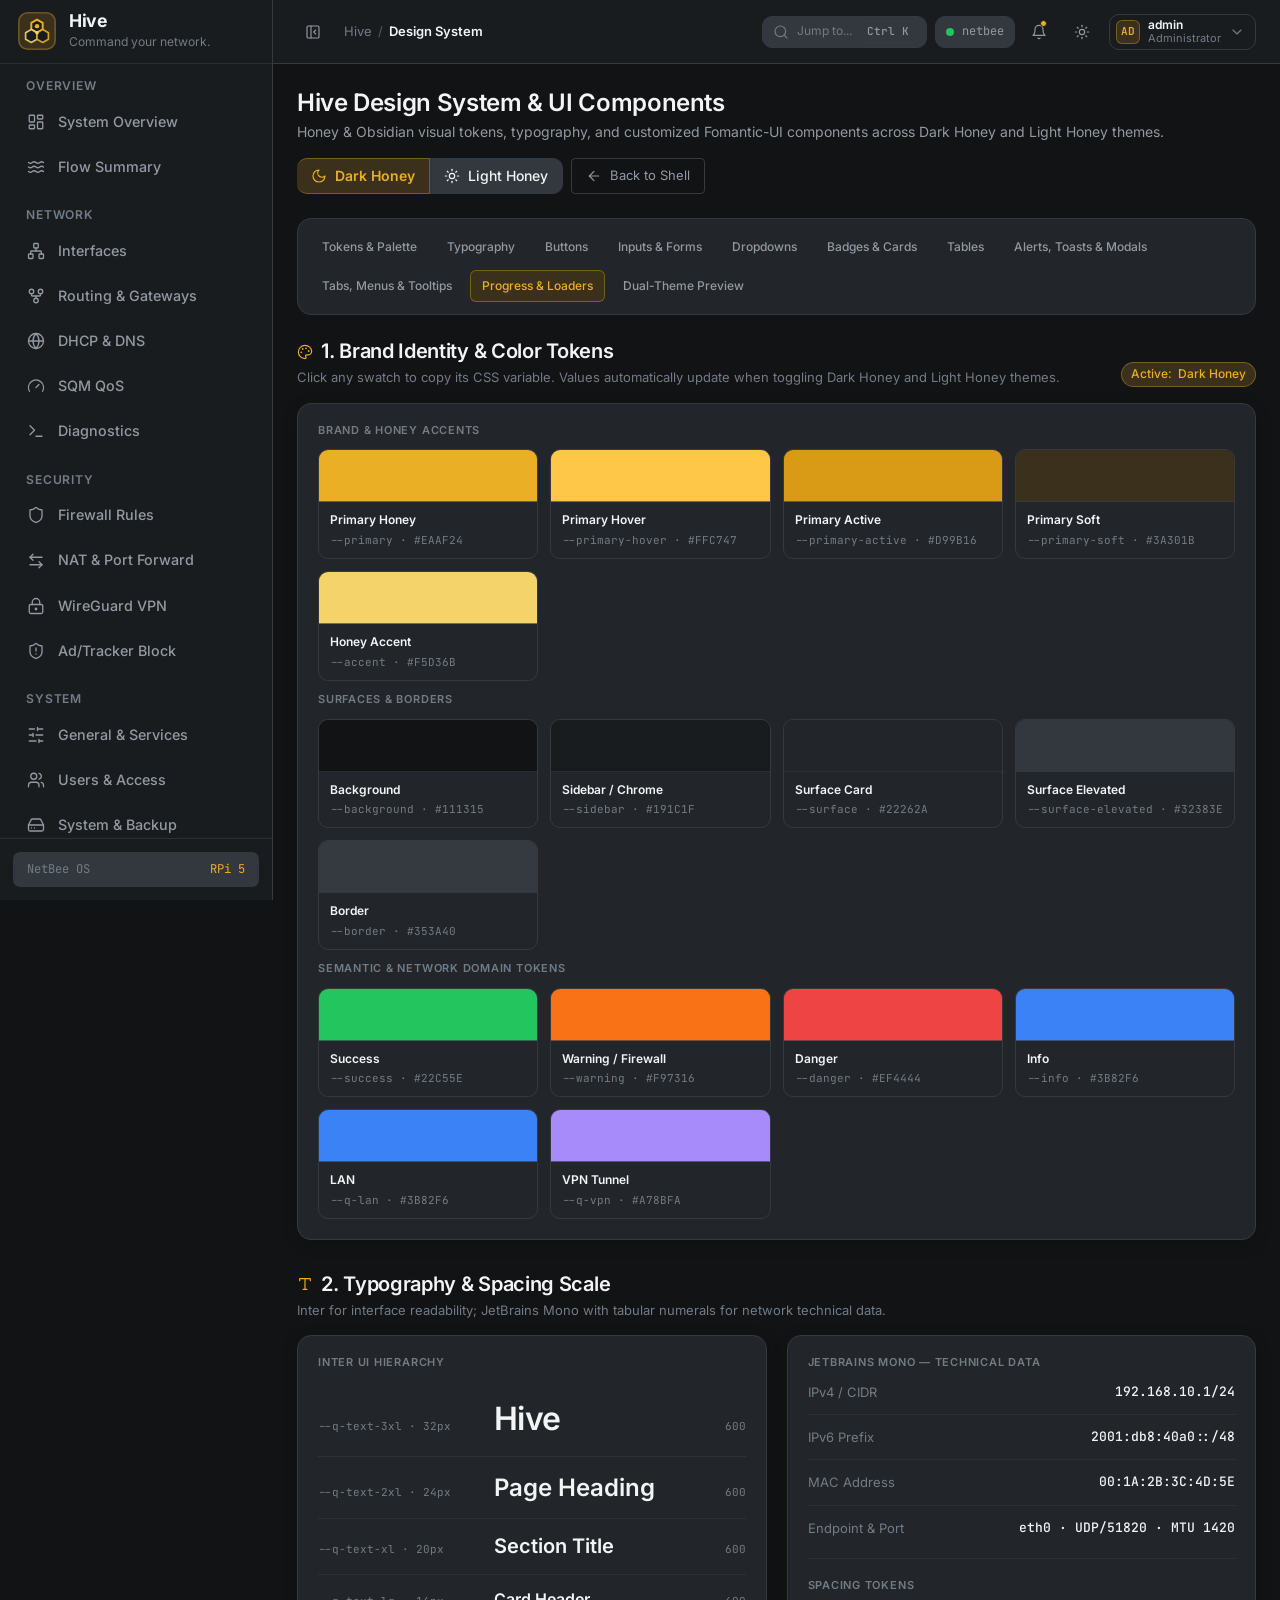
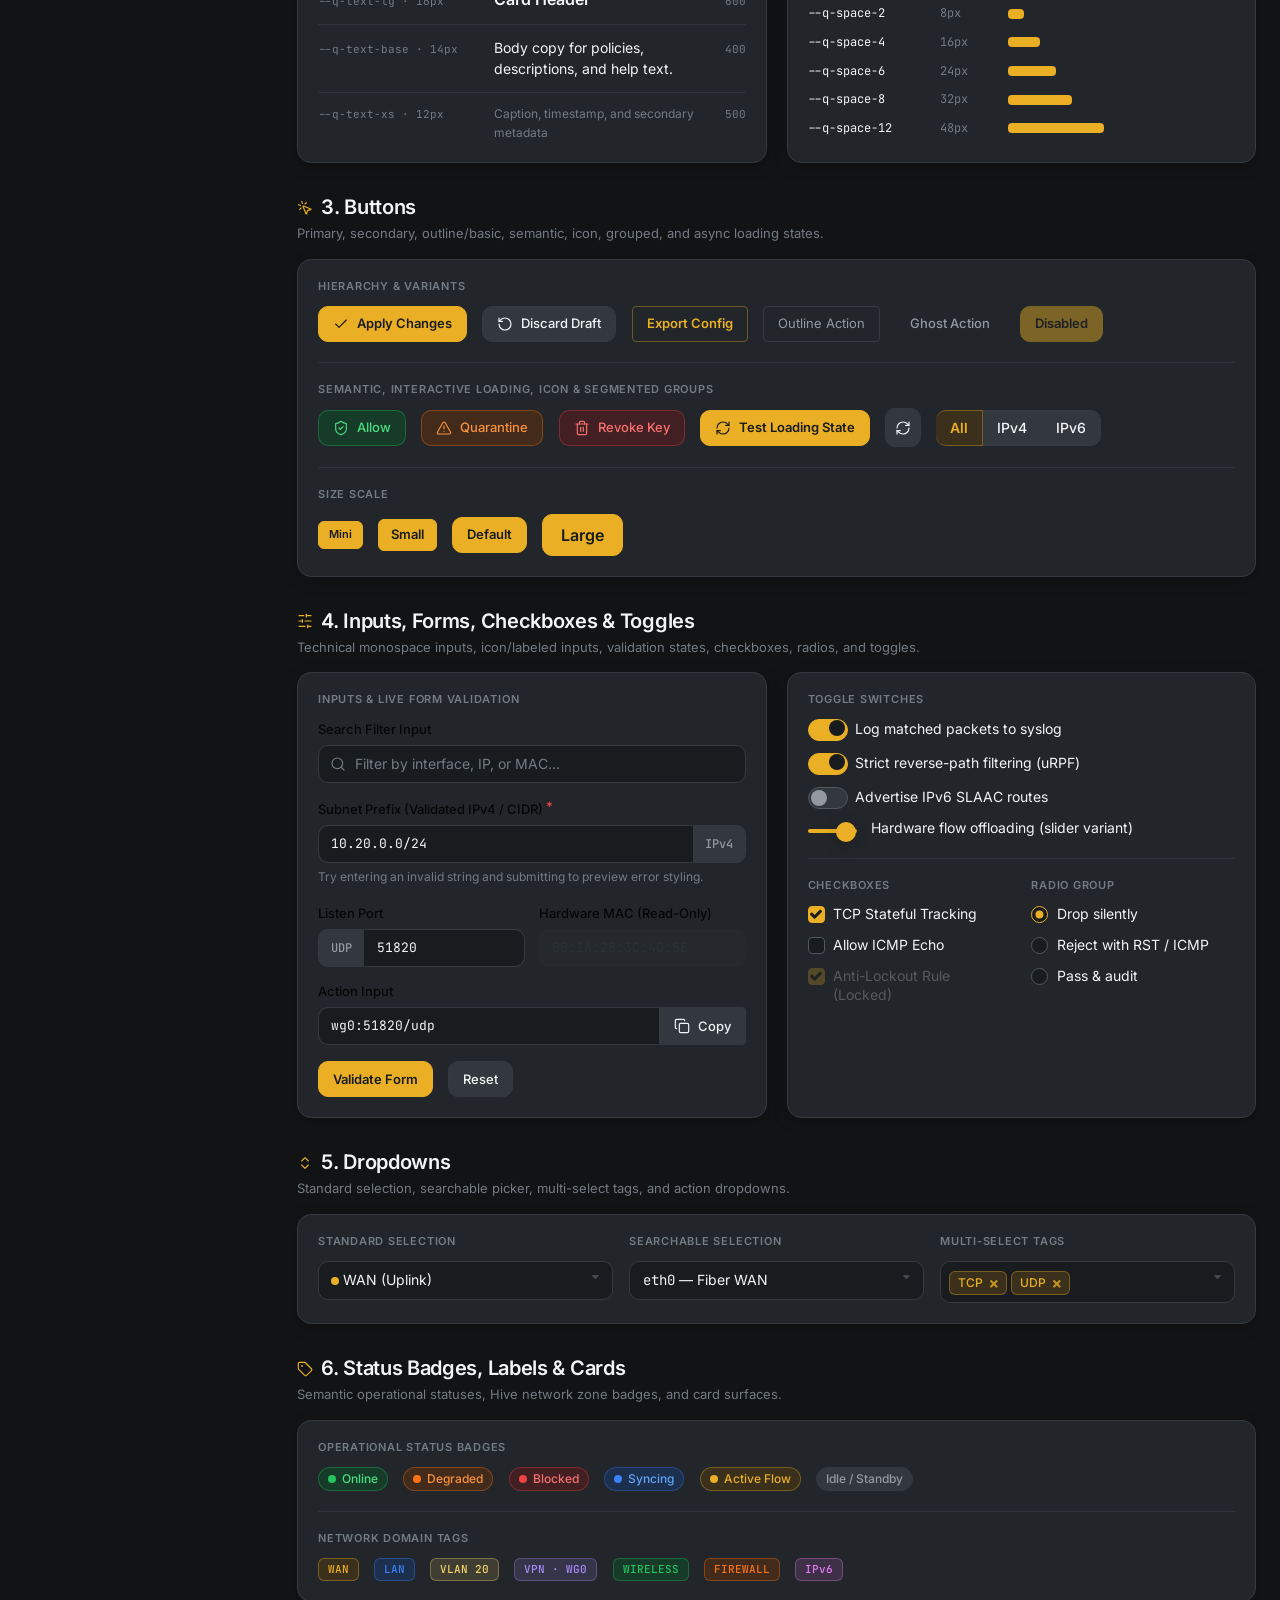
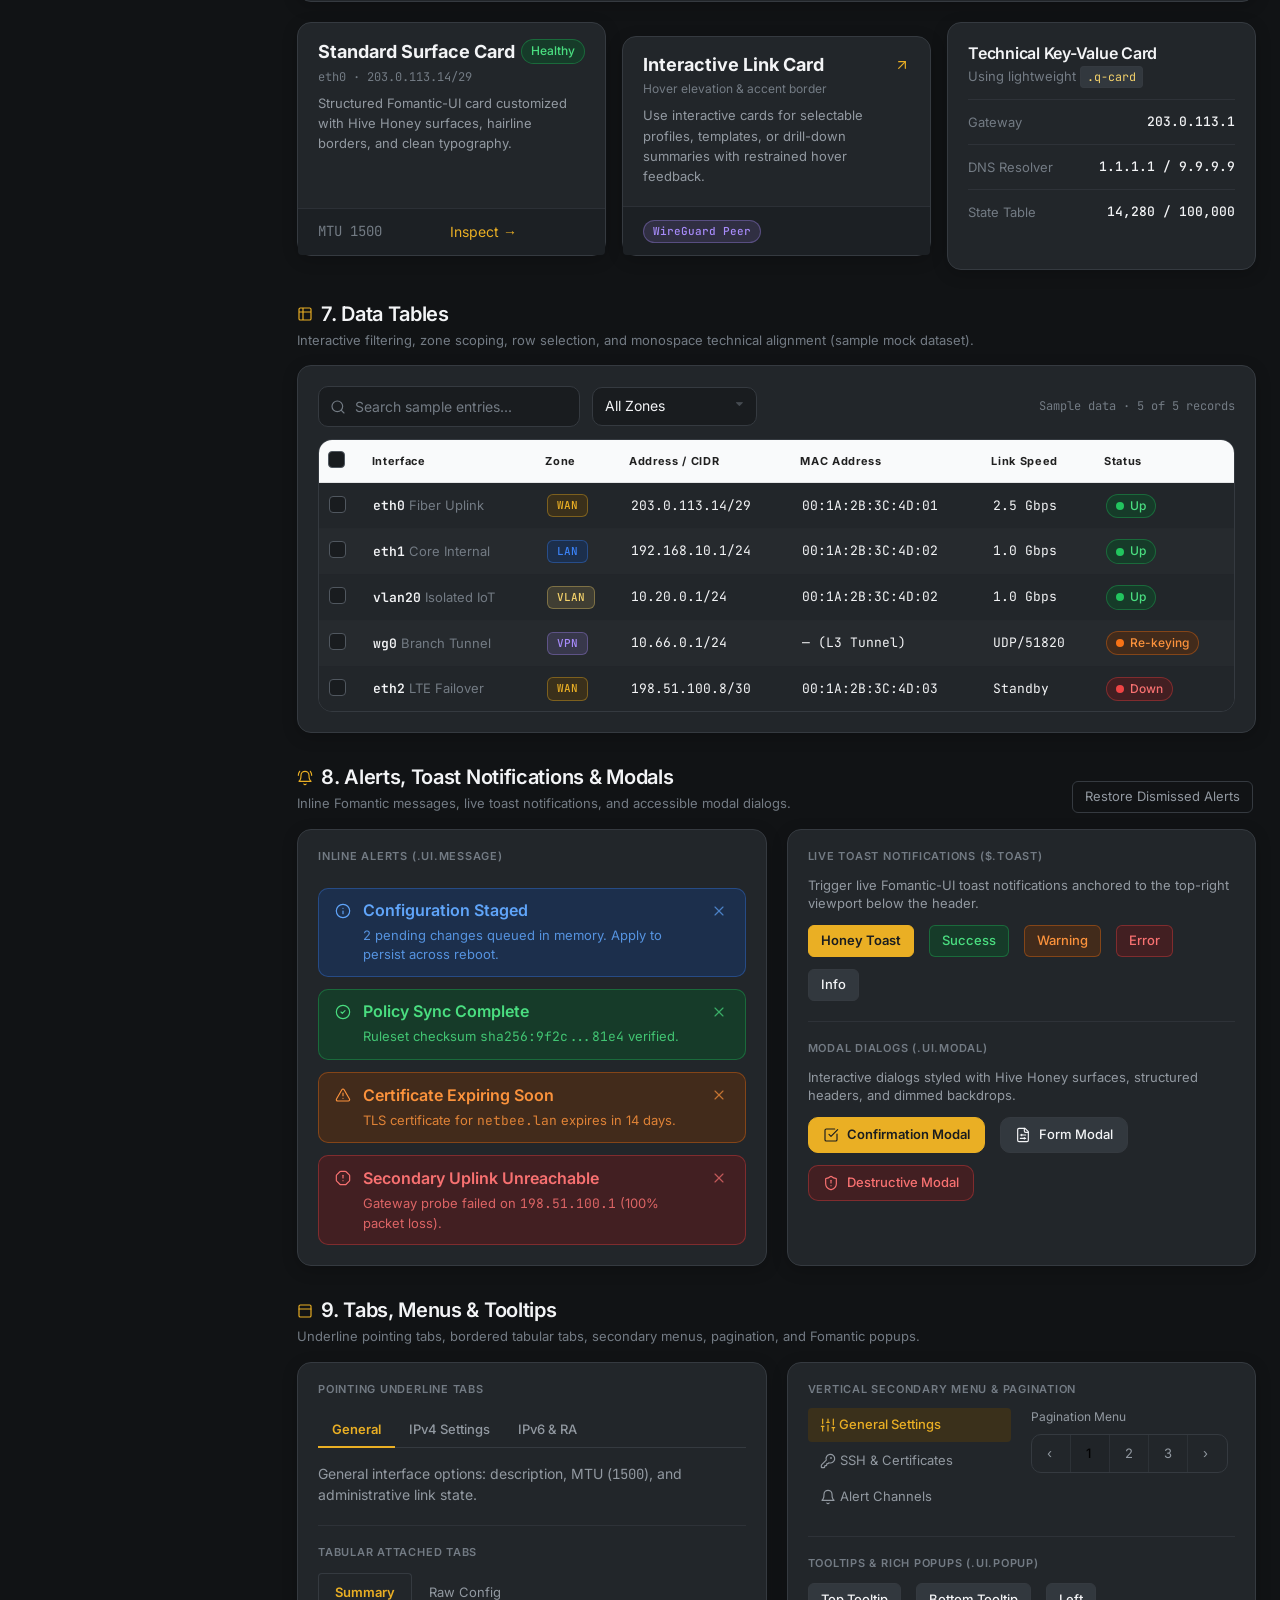
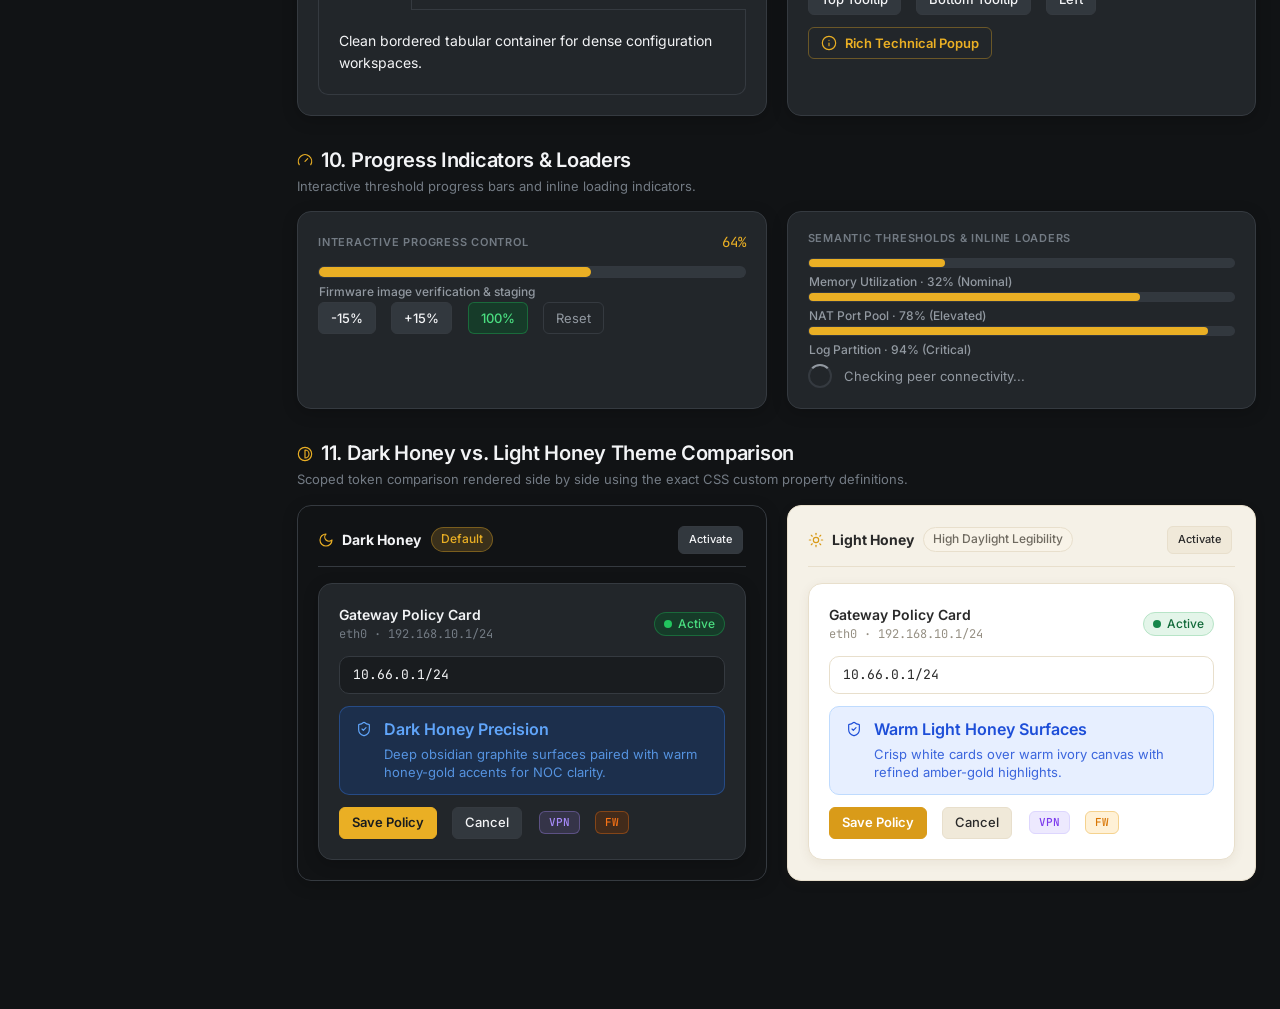
==== commit 44a0695e: "fix(hive): add dynamic interface controls and resolve UI audit & workflow bugs - Add dynamic LAN/WAN" ====
--- a/hive/design-system.html
+++ b/hive/design-system.html
@@ -58,8 +58,8 @@
 
       <div class="q-sidebar-footer">
         <div class="q-sidebar-version">
-          <span class="q-mono">v0.5.0-preview</span>
-          <span class="q-text-accent q-mono">OSS</span>
+          <span class="q-mono">NetBee OS</span>
+          <span class="q-text-accent q-mono">RPi 5</span>
         </div>
       </div>
     </aside>
@@ -88,9 +88,9 @@
             <kbd>Ctrl K</kbd>
           </button>
 
-          <button type="button" class="q-host-chip" data-q-copy-host="gw-core-01" data-tooltip="Appliance host (click to copy)" data-position="bottom center" aria-label="Copy appliance hostname gw-core-01">
+          <button type="button" class="q-host-chip" data-q-copy-host="netbee" data-tooltip="Appliance host (click to copy)" data-position="bottom center" aria-label="Copy appliance hostname netbee">
             <span class="q-status-dot is-success" aria-hidden="true"></span>
-            <span>gw-core-01</span>
+            <span>netbee</span>
           </button>
 
           <div class="ui top right pointing dropdown q-header-dropdown q-notif-dropdown" data-q-manual-init>
@@ -120,11 +120,11 @@
             <i data-lucide="moon" class="q-icon q-icon-md q-theme-icon-dark"></i>
           </button>
 
-          <div class="ui top right pointing dropdown q-profile-trigger q-header-dropdown" data-q-manual-init aria-label="Operator profile menu">
+          <div class="ui top right pointing dropdown q-profile-trigger q-header-dropdown" data-q-manual-init tabindex="0" role="button" aria-haspopup="menu" aria-label="Operator profile menu">
             <span class="q-avatar" aria-hidden="true">AD</span>
             <span class="q-profile-meta">
               <span class="q-profile-name">admin</span>
-              <span class="q-profile-role">Superuser</span>
+              <span class="q-profile-role">Administrator</span>
             </span>
             <i data-lucide="chevron-down" class="q-icon q-icon-sm q-text-muted"></i>
             <div class="menu">
@@ -145,10 +145,6 @@
               <a class="item" href="index.html#/overview/system">
                 <i data-lucide="layout-dashboard" class="q-icon"></i>
                 <span>Open Application (Overview)</span>
-              </a>
-              <a class="item" href="index.html#/foundation/shell">
-                <i data-lucide="panel-left" class="q-icon"></i>
-                <span>Application Shell Info</span>
               </a>
             </div>
           </div>
@@ -574,8 +570,8 @@
                 <div class="field">
                   <label for="q-demo-action">Action Input</label>
                   <div class="ui fluid action input q-mono">
-                    <input id="q-demo-action" type="text" class="q-mono" value="qf_pub_9xA2kL8mP4nQ7vR1" readonly>
-                    <button type="button" class="ui secondary button" data-q-copy="qf_pub_9xA2kL8mP4nQ7vR1" data-q-copy-label="Sample token">
+                    <input id="q-demo-action" type="text" class="q-mono" value="wg0:51820/udp" readonly>
+                    <button type="button" class="ui secondary button" data-q-copy="wg0:51820/udp" data-q-copy-label="Sample endpoint">
                       <i data-lucide="copy" class="q-icon q-icon-sm"></i>
                       <span>Copy</span>
                     </button>
@@ -1004,7 +1000,7 @@
                 <i data-lucide="triangle-alert" class="q-icon q-message-icon"></i>
                 <div class="q-message-body">
                   <div class="header">Certificate Expiring Soon</div>
-                  <p>TLS certificate for <span class="q-mono">gw-core-01</span> expires in 14 days.</p>
+                  <p>TLS certificate for <span class="q-mono">netbee.lan</span> expires in 14 days.</p>
                 </div>
                 <button type="button" class="q-message-close" aria-label="Dismiss alert">
                   <i data-lucide="x" class="q-icon q-icon-sm"></i>
@@ -1346,7 +1342,7 @@
       </button>
     </div>
     <div class="content">
-      <p>Apply staged changes to <span class="q-mono">gw-core-01</span>? Active TCP sessions will remain uninterrupted.</p>
+      <p>Apply staged changes to <span class="q-mono">netbee</span>? Active TCP sessions will remain uninterrupted.</p>
     </div>
     <div class="actions">
       <button type="button" class="ui secondary cancel button">Cancel</button>
@@ -1486,7 +1482,7 @@
         </div>
         <div class="q-kv-row">
           <span class="q-kv-label">Host Identifier</span>
-          <span class="q-kv-value q-mono">gw-core-01.lan.hive.local</span>
+          <span class="q-kv-value q-mono">netbee.lan</span>
         </div>
         <div class="q-kv-row">
           <span class="q-kv-label">Management Endpoint</span>
--- a/hive/assets/css/layout.css
+++ b/hive/assets/css/layout.css
@@ -205,22 +205,6 @@
   text-overflow: ellipsis;
 }
 
-.q-nav-item .q-nav-tag {
-  font-family: var(--q-font-mono);
-  font-size: 11px;
-  padding: 2px 7px;
-  border-radius: var(--q-radius-full);
-  background-color: var(--q-elevated);
-  color: var(--q-text-muted);
-  border: 1px solid var(--q-border);
-}
-
-.q-nav-item.is-active .q-nav-tag {
-  background-color: transparent;
-  border-color: var(--q-primary-border);
-  color: var(--q-primary);
-}
-
 /* Sidebar Footer (+10% scaled) */
 .q-sidebar-footer {
   padding: 13px;
@@ -628,18 +612,7 @@
   gap: var(--q-space-2);
 }
 
-/* Shell Foundation / Module Placeholder Cards */
-.q-shell-grid {
-  display: grid;
-  grid-template-columns: repeat(12, minmax(0, 1fr));
-  gap: var(--q-space-5);
-}
-
-.q-col-12 { grid-column: span 12; }
-.q-col-8  { grid-column: span 8; }
-.q-col-6  { grid-column: span 6; }
-.q-col-4  { grid-column: span 4; }
-
+/* Module Placeholder Cards */
 .q-placeholder-panel {
   background-color: var(--q-surface);
   border: 1px dashed var(--q-border-strong);
@@ -769,15 +742,13 @@
   .q-sidebar-toggle-btn {
     display: none !important;
   }
-
-  .q-col-8,
-  .q-col-6,
-  .q-col-4 {
-    grid-column: span 12;
-  }
 }
 
 @media (max-width: 768px) {
+  .q-main-content {
+    padding-bottom: 148px;
+  }
+
   .q-host-chip,
   .q-profile-meta,
   .q-topbar .q-breadcrumb {
--- a/hive/assets/css/components.css
+++ b/hive/assets/css/components.css
@@ -877,18 +877,6 @@
 .q-legend-dot.is-vpn  { background-color: var(--q-vpn); }
 .q-legend-dot.is-icmp { background-color: var(--q-wireless); }
 
-.q-token-secret-box {
-  padding: var(--q-space-3) var(--q-space-4);
-  border-radius: var(--q-radius-md);
-  background-color: var(--q-success-soft);
-  border: 1px solid var(--q-success-border);
-  margin-bottom: var(--q-space-4);
-}
-
-.q-token-secret-box[hidden] {
-  display: none !important;
-}
-
 .q-backup-grid {
   display: grid;
   grid-template-columns: repeat(2, minmax(0, 1fr));
